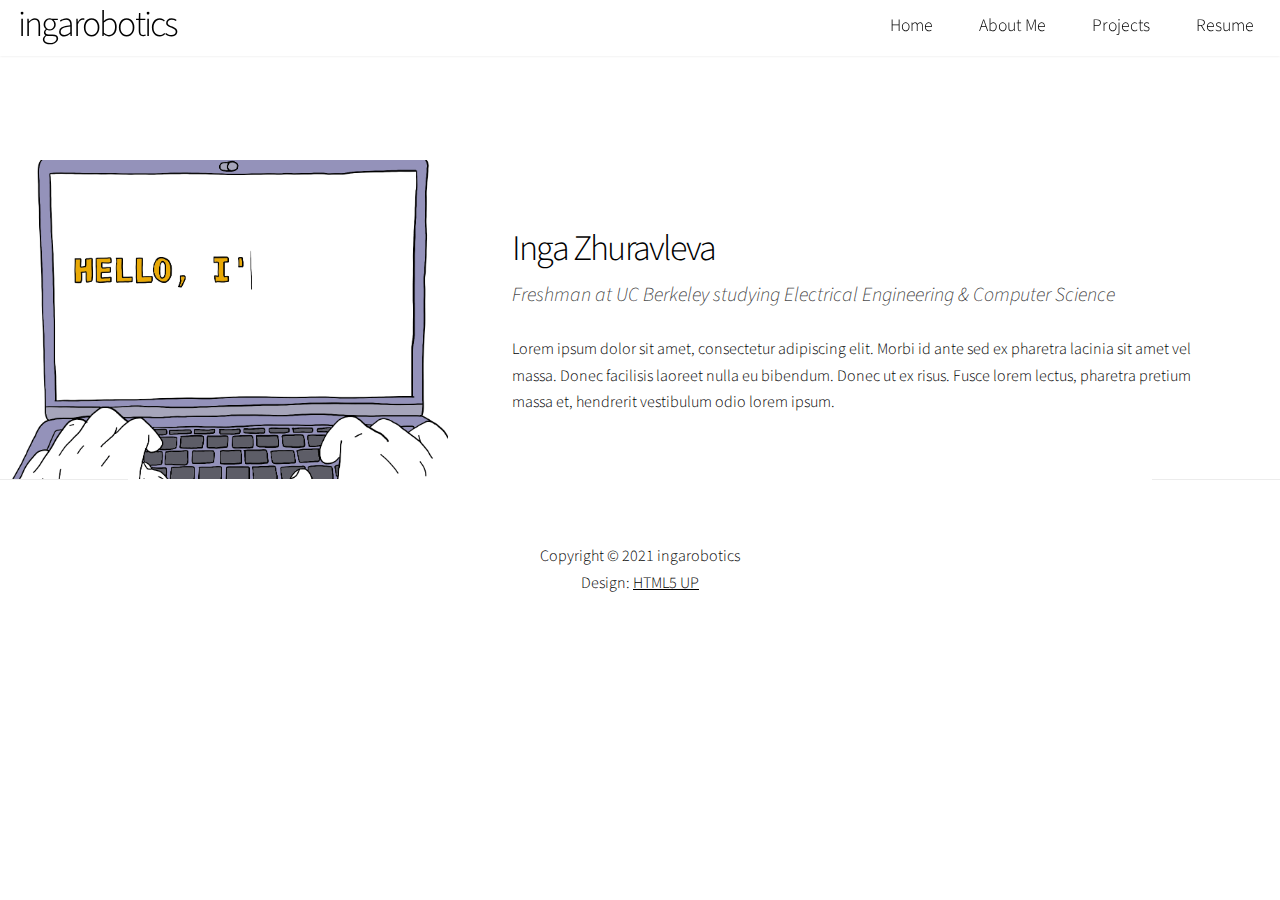
==== index.html @ 04394c7c "Setting up the home page" ====
<!DOCTYPE HTML>
<!--
	Story by HTML5 UP
	html5up.net | @ajlkn
	Free for personal and commercial use under the CCA 3.0 license (html5up.net/license)
-->
<html>
	<head>
		<title>Inga Zhuravleva</title>
		<meta charset="utf-8" />
		<meta name="viewport" content="width=device-width, initial-scale=1, user-scalable=no" />
		<link rel="stylesheet" href="assets/css/main.css" />
		<noscript><link rel="stylesheet" href="assets/css/noscript.css" /></noscript>
	</head>
	<body class="is-preload">

		<!-- Header -->
			<header id="header">
				<h2 style="height: 1em; padding: 0 1em 0 0.5em;"><a href="index.html">ingarobotics</a></h1>
				<nav>
					<ul>
						<li><a href="index.html">Home</a></li>
						<li><a href="about.html">About Me</a></li>
						<li><a href="projects.html">Projects</a></li>
						<li><a href="#">Resume</a></li>
					</ul>
				</nav>
			</header>

		<!-- Wrapper -->
			<div id="wrapper" class="divided">
				<!-- Two -->
					<section class="spotlight style1 orient-right content-align-left image-position-center onscroll-image-fade-in onload-content-fade-right" id="first">
						<div class="content">
							<header>
								<h2>Inga Zhuravleva</h2>
								<p>Freshman at UC Berkeley studying Electrical Engineering & Computer Science</p>
							</header>
							<p>Lorem ipsum dolor sit amet, consectetur adipiscing elit. Morbi id ante sed ex pharetra lacinia sit amet vel massa.
								Donec facilisis laoreet nulla eu bibendum. Donec ut ex risus.
								Fusce lorem lectus, pharetra pretium massa et, hendrerit vestibulum odio lorem ipsum.</p>
							</p>
						</div>
						<div class="image">
							<img src="images/hello.gif" alt="" />
						</div>
					</section>

				<!-- Footer -->
					<footer class="wrapper style1 align-center">
						<div class="inner">
							<p>Copyright &copy; 2021 ingarobotics <br/>
							Design: <a href="https://html5up.net">HTML5 UP</a></p>
						</div>
					</footer>

			</div>

		<!-- Scripts -->
			<script src="assets/js/jquery.min.js"></script>
			<script src="assets/js/jquery.scrollex.min.js"></script>
			<script src="assets/js/jquery.scrolly.min.js"></script>
			<script src="assets/js/browser.min.js"></script>
			<script src="assets/js/breakpoints.min.js"></script>
			<script src="assets/js/util.js"></script>
			<script src="assets/js/main.js"></script>

	</body>
</html>
---- assets/css/main.css ----
@import url(fontawesome-all.min.css);
@import url("https://fonts.googleapis.com/css?family=Source+Sans+Pro:300,300i,400,400i");

/*
	Story by HTML5 UP
	html5up.net | @ajlkn
	Free for personal and commercial use under the CCA 3.0 license (html5up.net/license)
*/

html, body, div, span, applet, object,
iframe, h1, h2, h3, h4, h5, h6, p, blockquote,
pre, a, abbr, acronym, address, big, cite,
code, del, dfn, em, img, ins, kbd, q, s, samp,
small, strike, strong, sub, sup, tt, var, b,
u, i, center, dl, dt, dd, ol, ul, li, fieldset,
form, label, legend, table, caption, tbody,
tfoot, thead, tr, th, td, article, aside,
canvas, details, embed, figure, figcaption,
footer, header, hgroup, menu, nav, output, ruby,
section, summary, time, mark, audio, video {
	margin: 0;
	padding: 0;
	border: 0;
	font-size: 100%;
	font: inherit;
	vertical-align: baseline;}

article, aside, details, figcaption, figure,
footer, header, hgroup, menu, nav, section {
	display: block;}

body {
	line-height: 1;
}

ol, ul {
	list-style: none;
}

blockquote, q {
	quotes: none;
}

	blockquote:before, blockquote:after, q:before, q:after {
		content: '';
		content: none;
	}

table {
	border-collapse: collapse;
	border-spacing: 0;
}

body {
	-webkit-text-size-adjust: none;
}

mark {
	background-color: transparent;
	color: inherit;
}

input::-moz-focus-inner {
	border: 0;
	padding: 0;
}

input, select, textarea {
	-moz-appearance: none;
	-webkit-appearance: none;
	-ms-appearance: none;
	appearance: none;
}

/* Header */

	#header {
		position: fixed;
		z-index: 10000;
		left: 0;
		top: 0;
		width: 100%;
		background: rgba(255, 255, 255, 0.95);
		height: 3.5em;
		line-height: 3em;
		box-shadow: 0 0 0.15em 0 rgba(0, 0, 0, 0.1);
	}

		#header nav {
			position: absolute;
			right: 0.5em;
			top: 0;
			height: 3em;
			line-height: 3em;
		}

			#header nav ul {
				margin: 0;
			}

				#header nav ul li {
					display: inline-block;
					margin-left: 0.5em;
					font-size: 1.1em;
				}

					#header nav ul li a {
						display: block;
						color: inherit;
						text-decoration: none;
						height: 3em;
						line-height: 3em;
						padding: 0 1em 0 0.5em;
						outline: 0;
					}

/* Basic */

	@-ms-viewport {
		width: device-width;
	}

	body {
		-ms-overflow-style: scrollbar;
	}

	@media screen and (max-width: 480px) {

		html, body {
			min-width: 320px;
		}

	}

	html {
		box-sizing: border-box;
	}

	*, *:before, *:after {
		box-sizing: inherit;
	}

	body {
		background: #ffffff;
	}

		body.is-preload *, body.is-preload *:before, body.is-preload *:after {
			-moz-animation: none !important;
			-webkit-animation: none !important;
			-ms-animation: none !important;
			animation: none !important;
			-moz-transition: none !important;
			-webkit-transition: none !important;
			-ms-transition: none !important;
			transition: none !important;
		}

/* Type */

	html {
		font-size: 18pt;
	}

		@media screen and (max-width: 1680px) {

			html {
				font-size: 14pt;
			}

		}

		@media screen and (max-width: 1280px) {

			html {
				font-size: 12pt;
			}

		}

		@media screen and (max-width: 736px) {

			html {
				font-size: 11pt;
			}

		}

		@media screen and (max-width: 360px) {

			html {
				font-size: 10pt;
			}

		}

	body {
		background-color: #ffffff;
		color: #000000;
	}

	body, input, select, textarea {
		font-family: "Source Sans Pro", Helvetica, sans-serif;
		font-size: 1rem;
		font-weight: 300;
		line-height: 1.65;
	}

	a {
		-moz-transition: color 0.2s ease-in-out;
		-webkit-transition: color 0.2s ease-in-out;
		-ms-transition: color 0.2s ease-in-out;
		transition: color 0.2s ease-in-out;
		text-decoration: underline;
	}

		a:hover {
			text-decoration: none;
		}

	strong, b {
		font-weight: 400;
	}

	em, i {
		font-style: italic;
	}

	p {
		margin: 0 0 2rem 0;
	}

		p.major {
			font-size: 1.25rem;
		}

	h1, h2, h3, h4, h5, h6 {
		font-weight: 300;
		line-height: 1.375;
		letter-spacing: -0.05em;
		margin: 0 0 1rem 0;
	}

		h1 a, h2 a, h3 a, h4 a, h5 a, h6 a {
			color: inherit;
			text-decoration: none;
		}

	h1 {
		font-size: 3.5rem;
		line-height: 1.2;
	}

	h2 {
		font-size: 2.25rem;
	}

	h3 {
		font-size: 1.5rem;
	}

	h4 {
		font-size: 1.1rem;
	}

	h5 {
		font-size: 0.9rem;
	}

	h6 {
		font-size: 0.7rem;
	}

	sub {
		font-size: 0.8rem;
		position: relative;
		top: 0.5rem;
	}

	sup {
		font-size: 0.8rem;
		position: relative;
		top: -0.5rem;
	}

	blockquote {
		border-left: solid 4px;
		font-style: italic;
		margin: 0 0 2rem 0;
		padding: 0.5rem 0 0.5rem 2rem;
	}

	code {
		border-radius: 4px;
		font-family: "Courier New", monospace;
		font-size: 0.9em;
		margin: 0 0.25rem;
		padding: 0.25rem 0.325rem;
	}

	pre {
		-webkit-overflow-scrolling: touch;
		font-family: "Courier New", monospace;
		font-size: 0.9em;
		margin: 0 0 2rem 0;
	}

		pre code {
			display: block;
			line-height: 1.5;
			padding: 0.75rem 1rem;
			overflow-x: auto;
		}

	hr {
		border: 0;
		border-bottom: solid 1px;
		margin: 2.5rem 0;
	}

		hr.major {
			margin: 3.5rem 0;
		}

	.align-left {
		text-align: left;
	}

	.align-center {
		text-align: center;
	}

	.align-right {
		text-align: right;
	}

	@media screen and (max-width: 736px) {

		p.major {
			font-size: 1.1rem;
		}

		h1 {
			font-size: 2.5rem;
		}

		h2 {
			font-size: 2rem;
		}

		h3 {
			font-size: 1.25rem;
		}

		h4 {
			font-size: 1rem;
		}

	}

	input, select, textarea {
		color: #000000;
	}

	a {
		color: #000000;
	}

		a:hover {
			color: #47D3E5;
		}

	strong, b {
		color: #000000;
	}

	h1, h2, h3, h4, h5, h6 {
		color: #000000;
	}

	blockquote {
		border-left-color: rgba(0, 0, 0, 0.2);
	}

	code {
		background: rgba(0, 0, 0, 0.05);
		border-color: rgba(0, 0, 0, 0.2);
	}

	hr {
		border-bottom-color: rgba(0, 0, 0, 0.2);
	}

/* Row */

	.row {
		display: flex;
		flex-wrap: wrap;
		box-sizing: border-box;
		align-items: stretch;
	}

		.row > * {
			box-sizing: border-box;
		}

		.row.gtr-uniform > * > :last-child {
			margin-bottom: 0;
		}

		.row.aln-left {
			justify-content: flex-start;
		}

		.row.aln-center {
			justify-content: center;
		}

		.row.aln-right {
			justify-content: flex-end;
		}

		.row.aln-top {
			align-items: flex-start;
		}

		.row.aln-middle {
			align-items: center;
		}

		.row.aln-bottom {
			align-items: flex-end;
		}

		.row > .imp {
			order: -1;
		}

		.row > .col-1 {
			width: 8.33333%;
		}

		.row > .off-1 {
			margin-left: 8.33333%;
		}

		.row > .col-2 {
			width: 16.66667%;
		}

		.row > .off-2 {
			margin-left: 16.66667%;
		}

		.row > .col-3 {
			width: 25%;
		}

		.row > .off-3 {
			margin-left: 25%;
		}

		.row > .col-4 {
			width: 33.33333%;
		}

		.row > .off-4 {
			margin-left: 33.33333%;
		}

		.row > .col-5 {
			width: 41.66667%;
		}

		.row > .off-5 {
			margin-left: 41.66667%;
		}

		.row > .col-6 {
			width: 50%;
		}

		.row > .off-6 {
			margin-left: 50%;
		}

		.row > .col-7 {
			width: 58.33333%;
		}

		.row > .off-7 {
			margin-left: 58.33333%;
		}

		.row > .col-8 {
			width: 66.66667%;
		}

		.row > .off-8 {
			margin-left: 66.66667%;
		}

		.row > .col-9 {
			width: 75%;
		}

		.row > .off-9 {
			margin-left: 75%;
		}

		.row > .col-10 {
			width: 83.33333%;
		}

		.row > .off-10 {
			margin-left: 83.33333%;
		}

		.row > .col-11 {
			width: 91.66667%;
		}

		.row > .off-11 {
			margin-left: 91.66667%;
		}

		.row > .col-12 {
			width: 100%;
		}

		.row > .off-12 {
			margin-left: 100%;
		}

		.row.gtr-0 {
			margin-top: 0;
			margin-left: 0rem;
		}

			.row.gtr-0 > * {
				padding: 0 0 0 0rem;
			}

			.row.gtr-0.gtr-uniform {
				margin-top: 0rem;
			}

				.row.gtr-0.gtr-uniform > * {
					padding-top: 0rem;
				}

		.row.gtr-25 {
			margin-top: 0;
			margin-left: -0.5rem;
		}

			.row.gtr-25 > * {
				padding: 0 0 0 0.5rem;
			}

			.row.gtr-25.gtr-uniform {
				margin-top: -0.5rem;
			}

				.row.gtr-25.gtr-uniform > * {
					padding-top: 0.5rem;
				}

		.row.gtr-50 {
			margin-top: 0;
			margin-left: -1rem;
		}

			.row.gtr-50 > * {
				padding: 0 0 0 1rem;
			}

			.row.gtr-50.gtr-uniform {
				margin-top: -1rem;
			}

				.row.gtr-50.gtr-uniform > * {
					padding-top: 1rem;
				}

		.row {
			margin-top: 0;
			margin-left: -2rem;
		}

			.row > * {
				padding: 0 0 0 2rem;
			}

			.row.gtr-uniform {
				margin-top: -2rem;
			}

				.row.gtr-uniform > * {
					padding-top: 2rem;
				}

		.row.gtr-150 {
			margin-top: 0;
			margin-left: -3rem;
		}

			.row.gtr-150 > * {
				padding: 0 0 0 3rem;
			}

			.row.gtr-150.gtr-uniform {
				margin-top: -3rem;
			}

				.row.gtr-150.gtr-uniform > * {
					padding-top: 3rem;
				}

		.row.gtr-200 {
			margin-top: 0;
			margin-left: -4rem;
		}

			.row.gtr-200 > * {
				padding: 0 0 0 4rem;
			}

			.row.gtr-200.gtr-uniform {
				margin-top: -4rem;
			}

				.row.gtr-200.gtr-uniform > * {
					padding-top: 4rem;
				}

		@media screen and (max-width: 1680px) {

			.row {
				display: flex;
				flex-wrap: wrap;
				box-sizing: border-box;
				align-items: stretch;
			}

				.row > * {
					box-sizing: border-box;
				}

				.row.gtr-uniform > * > :last-child {
					margin-bottom: 0;
				}

				.row.aln-left {
					justify-content: flex-start;
				}

				.row.aln-center {
					justify-content: center;
				}

				.row.aln-right {
					justify-content: flex-end;
				}

				.row.aln-top {
					align-items: flex-start;
				}

				.row.aln-middle {
					align-items: center;
				}

				.row.aln-bottom {
					align-items: flex-end;
				}

				.row > .imp-xlarge {
					order: -1;
				}

				.row > .col-1-xlarge {
					width: 8.33333%;
				}

				.row > .off-1-xlarge {
					margin-left: 8.33333%;
				}

				.row > .col-2-xlarge {
					width: 16.66667%;
				}

				.row > .off-2-xlarge {
					margin-left: 16.66667%;
				}

				.row > .col-3-xlarge {
					width: 25%;
				}

				.row > .off-3-xlarge {
					margin-left: 25%;
				}

				.row > .col-4-xlarge {
					width: 33.33333%;
				}

				.row > .off-4-xlarge {
					margin-left: 33.33333%;
				}

				.row > .col-5-xlarge {
					width: 41.66667%;
				}

				.row > .off-5-xlarge {
					margin-left: 41.66667%;
				}

				.row > .col-6-xlarge {
					width: 50%;
				}

				.row > .off-6-xlarge {
					margin-left: 50%;
				}

				.row > .col-7-xlarge {
					width: 58.33333%;
				}

				.row > .off-7-xlarge {
					margin-left: 58.33333%;
				}

				.row > .col-8-xlarge {
					width: 66.66667%;
				}

				.row > .off-8-xlarge {
					margin-left: 66.66667%;
				}

				.row > .col-9-xlarge {
					width: 75%;
				}

				.row > .off-9-xlarge {
					margin-left: 75%;
				}

				.row > .col-10-xlarge {
					width: 83.33333%;
				}

				.row > .off-10-xlarge {
					margin-left: 83.33333%;
				}

				.row > .col-11-xlarge {
					width: 91.66667%;
				}

				.row > .off-11-xlarge {
					margin-left: 91.66667%;
				}

				.row > .col-12-xlarge {
					width: 100%;
				}

				.row > .off-12-xlarge {
					margin-left: 100%;
				}

				.row.gtr-0 {
					margin-top: 0;
					margin-left: 0rem;
				}

					.row.gtr-0 > * {
						padding: 0 0 0 0rem;
					}

					.row.gtr-0.gtr-uniform {
						margin-top: 0rem;
					}

						.row.gtr-0.gtr-uniform > * {
							padding-top: 0rem;
						}

				.row.gtr-25 {
					margin-top: 0;
					margin-left: -0.5rem;
				}

					.row.gtr-25 > * {
						padding: 0 0 0 0.5rem;
					}

					.row.gtr-25.gtr-uniform {
						margin-top: -0.5rem;
					}

						.row.gtr-25.gtr-uniform > * {
							padding-top: 0.5rem;
						}

				.row.gtr-50 {
					margin-top: 0;
					margin-left: -1rem;
				}

					.row.gtr-50 > * {
						padding: 0 0 0 1rem;
					}

					.row.gtr-50.gtr-uniform {
						margin-top: -1rem;
					}

						.row.gtr-50.gtr-uniform > * {
							padding-top: 1rem;
						}

				.row {
					margin-top: 0;
					margin-left: -2rem;
				}

					.row > * {
						padding: 0 0 0 2rem;
					}

					.row.gtr-uniform {
						margin-top: -2rem;
					}

						.row.gtr-uniform > * {
							padding-top: 2rem;
						}

				.row.gtr-150 {
					margin-top: 0;
					margin-left: -3rem;
				}

					.row.gtr-150 > * {
						padding: 0 0 0 3rem;
					}

					.row.gtr-150.gtr-uniform {
						margin-top: -3rem;
					}

						.row.gtr-150.gtr-uniform > * {
							padding-top: 3rem;
						}

				.row.gtr-200 {
					margin-top: 0;
					margin-left: -4rem;
				}

					.row.gtr-200 > * {
						padding: 0 0 0 4rem;
					}

					.row.gtr-200.gtr-uniform {
						margin-top: -4rem;
					}

						.row.gtr-200.gtr-uniform > * {
							padding-top: 4rem;
						}

		}

		@media screen and (max-width: 1280px) {

			.row {
				display: flex;
				flex-wrap: wrap;
				box-sizing: border-box;
				align-items: stretch;
			}

				.row > * {
					box-sizing: border-box;
				}

				.row.gtr-uniform > * > :last-child {
					margin-bottom: 0;
				}

				.row.aln-left {
					justify-content: flex-start;
				}

				.row.aln-center {
					justify-content: center;
				}

				.row.aln-right {
					justify-content: flex-end;
				}

				.row.aln-top {
					align-items: flex-start;
				}

				.row.aln-middle {
					align-items: center;
				}

				.row.aln-bottom {
					align-items: flex-end;
				}

				.row > .imp-large {
					order: -1;
				}

				.row > .col-1-large {
					width: 8.33333%;
				}

				.row > .off-1-large {
					margin-left: 8.33333%;
				}

				.row > .col-2-large {
					width: 16.66667%;
				}

				.row > .off-2-large {
					margin-left: 16.66667%;
				}

				.row > .col-3-large {
					width: 25%;
				}

				.row > .off-3-large {
					margin-left: 25%;
				}

				.row > .col-4-large {
					width: 33.33333%;
				}

				.row > .off-4-large {
					margin-left: 33.33333%;
				}

				.row > .col-5-large {
					width: 41.66667%;
				}

				.row > .off-5-large {
					margin-left: 41.66667%;
				}

				.row > .col-6-large {
					width: 50%;
				}

				.row > .off-6-large {
					margin-left: 50%;
				}

				.row > .col-7-large {
					width: 58.33333%;
				}

				.row > .off-7-large {
					margin-left: 58.33333%;
				}

				.row > .col-8-large {
					width: 66.66667%;
				}

				.row > .off-8-large {
					margin-left: 66.66667%;
				}

				.row > .col-9-large {
					width: 75%;
				}

				.row > .off-9-large {
					margin-left: 75%;
				}

				.row > .col-10-large {
					width: 83.33333%;
				}

				.row > .off-10-large {
					margin-left: 83.33333%;
				}

				.row > .col-11-large {
					width: 91.66667%;
				}

				.row > .off-11-large {
					margin-left: 91.66667%;
				}

				.row > .col-12-large {
					width: 100%;
				}

				.row > .off-12-large {
					margin-left: 100%;
				}

				.row.gtr-0 {
					margin-top: 0;
					margin-left: 0rem;
				}

					.row.gtr-0 > * {
						padding: 0 0 0 0rem;
					}

					.row.gtr-0.gtr-uniform {
						margin-top: 0rem;
					}

						.row.gtr-0.gtr-uniform > * {
							padding-top: 0rem;
						}

				.row.gtr-25 {
					margin-top: 0;
					margin-left: -0.5rem;
				}

					.row.gtr-25 > * {
						padding: 0 0 0 0.5rem;
					}

					.row.gtr-25.gtr-uniform {
						margin-top: -0.5rem;
					}

						.row.gtr-25.gtr-uniform > * {
							padding-top: 0.5rem;
						}

				.row.gtr-50 {
					margin-top: 0;
					margin-left: -1rem;
				}

					.row.gtr-50 > * {
						padding: 0 0 0 1rem;
					}

					.row.gtr-50.gtr-uniform {
						margin-top: -1rem;
					}

						.row.gtr-50.gtr-uniform > * {
							padding-top: 1rem;
						}

				.row {
					margin-top: 0;
					margin-left: -2rem;
				}

					.row > * {
						padding: 0 0 0 2rem;
					}

					.row.gtr-uniform {
						margin-top: -2rem;
					}

						.row.gtr-uniform > * {
							padding-top: 2rem;
						}

				.row.gtr-150 {
					margin-top: 0;
					margin-left: -3rem;
				}

					.row.gtr-150 > * {
						padding: 0 0 0 3rem;
					}

					.row.gtr-150.gtr-uniform {
						margin-top: -3rem;
					}

						.row.gtr-150.gtr-uniform > * {
							padding-top: 3rem;
						}

				.row.gtr-200 {
					margin-top: 0;
					margin-left: -4rem;
				}

					.row.gtr-200 > * {
						padding: 0 0 0 4rem;
					}

					.row.gtr-200.gtr-uniform {
						margin-top: -4rem;
					}

						.row.gtr-200.gtr-uniform > * {
							padding-top: 4rem;
						}

		}

		@media screen and (max-width: 980px) {

			.row {
				display: flex;
				flex-wrap: wrap;
				box-sizing: border-box;
				align-items: stretch;
			}

				.row > * {
					box-sizing: border-box;
				}

				.row.gtr-uniform > * > :last-child {
					margin-bottom: 0;
				}

				.row.aln-left {
					justify-content: flex-start;
				}

				.row.aln-center {
					justify-content: center;
				}

				.row.aln-right {
					justify-content: flex-end;
				}

				.row.aln-top {
					align-items: flex-start;
				}

				.row.aln-middle {
					align-items: center;
				}

				.row.aln-bottom {
					align-items: flex-end;
				}

				.row > .imp-medium {
					order: -1;
				}

				.row > .col-1-medium {
					width: 8.33333%;
				}

				.row > .off-1-medium {
					margin-left: 8.33333%;
				}

				.row > .col-2-medium {
					width: 16.66667%;
				}

				.row > .off-2-medium {
					margin-left: 16.66667%;
				}

				.row > .col-3-medium {
					width: 25%;
				}

				.row > .off-3-medium {
					margin-left: 25%;
				}

				.row > .col-4-medium {
					width: 33.33333%;
				}

				.row > .off-4-medium {
					margin-left: 33.33333%;
				}

				.row > .col-5-medium {
					width: 41.66667%;
				}

				.row > .off-5-medium {
					margin-left: 41.66667%;
				}

				.row > .col-6-medium {
					width: 50%;
				}

				.row > .off-6-medium {
					margin-left: 50%;
				}

				.row > .col-7-medium {
					width: 58.33333%;
				}

				.row > .off-7-medium {
					margin-left: 58.33333%;
				}

				.row > .col-8-medium {
					width: 66.66667%;
				}

				.row > .off-8-medium {
					margin-left: 66.66667%;
				}

				.row > .col-9-medium {
					width: 75%;
				}

				.row > .off-9-medium {
					margin-left: 75%;
				}

				.row > .col-10-medium {
					width: 83.33333%;
				}

				.row > .off-10-medium {
					margin-left: 83.33333%;
				}

				.row > .col-11-medium {
					width: 91.66667%;
				}

				.row > .off-11-medium {
					margin-left: 91.66667%;
				}

				.row > .col-12-medium {
					width: 100%;
				}

				.row > .off-12-medium {
					margin-left: 100%;
				}

				.row.gtr-0 {
					margin-top: 0;
					margin-left: 0rem;
				}

					.row.gtr-0 > * {
						padding: 0 0 0 0rem;
					}

					.row.gtr-0.gtr-uniform {
						margin-top: 0rem;
					}

						.row.gtr-0.gtr-uniform > * {
							padding-top: 0rem;
						}

				.row.gtr-25 {
					margin-top: 0;
					margin-left: -0.5rem;
				}

					.row.gtr-25 > * {
						padding: 0 0 0 0.5rem;
					}

					.row.gtr-25.gtr-uniform {
						margin-top: -0.5rem;
					}

						.row.gtr-25.gtr-uniform > * {
							padding-top: 0.5rem;
						}

				.row.gtr-50 {
					margin-top: 0;
					margin-left: -1rem;
				}

					.row.gtr-50 > * {
						padding: 0 0 0 1rem;
					}

					.row.gtr-50.gtr-uniform {
						margin-top: -1rem;
					}

						.row.gtr-50.gtr-uniform > * {
							padding-top: 1rem;
						}

				.row {
					margin-top: 0;
					margin-left: -2rem;
				}

					.row > * {
						padding: 0 0 0 2rem;
					}

					.row.gtr-uniform {
						margin-top: -2rem;
					}

						.row.gtr-uniform > * {
							padding-top: 2rem;
						}

				.row.gtr-150 {
					margin-top: 0;
					margin-left: -3rem;
				}

					.row.gtr-150 > * {
						padding: 0 0 0 3rem;
					}

					.row.gtr-150.gtr-uniform {
						margin-top: -3rem;
					}

						.row.gtr-150.gtr-uniform > * {
							padding-top: 3rem;
						}

				.row.gtr-200 {
					margin-top: 0;
					margin-left: -4rem;
				}

					.row.gtr-200 > * {
						padding: 0 0 0 4rem;
					}

					.row.gtr-200.gtr-uniform {
						margin-top: -4rem;
					}

						.row.gtr-200.gtr-uniform > * {
							padding-top: 4rem;
						}

		}

		@media screen and (max-width: 736px) {

			.row {
				display: flex;
				flex-wrap: wrap;
				box-sizing: border-box;
				align-items: stretch;
			}

				.row > * {
					box-sizing: border-box;
				}

				.row.gtr-uniform > * > :last-child {
					margin-bottom: 0;
				}

				.row.aln-left {
					justify-content: flex-start;
				}

				.row.aln-center {
					justify-content: center;
				}

				.row.aln-right {
					justify-content: flex-end;
				}

				.row.aln-top {
					align-items: flex-start;
				}

				.row.aln-middle {
					align-items: center;
				}

				.row.aln-bottom {
					align-items: flex-end;
				}

				.row > .imp-small {
					order: -1;
				}

				.row > .col-1-small {
					width: 8.33333%;
				}

				.row > .off-1-small {
					margin-left: 8.33333%;
				}

				.row > .col-2-small {
					width: 16.66667%;
				}

				.row > .off-2-small {
					margin-left: 16.66667%;
				}

				.row > .col-3-small {
					width: 25%;
				}

				.row > .off-3-small {
					margin-left: 25%;
				}

				.row > .col-4-small {
					width: 33.33333%;
				}

				.row > .off-4-small {
					margin-left: 33.33333%;
				}

				.row > .col-5-small {
					width: 41.66667%;
				}

				.row > .off-5-small {
					margin-left: 41.66667%;
				}

				.row > .col-6-small {
					width: 50%;
				}

				.row > .off-6-small {
					margin-left: 50%;
				}

				.row > .col-7-small {
					width: 58.33333%;
				}

				.row > .off-7-small {
					margin-left: 58.33333%;
				}

				.row > .col-8-small {
					width: 66.66667%;
				}

				.row > .off-8-small {
					margin-left: 66.66667%;
				}

				.row > .col-9-small {
					width: 75%;
				}

				.row > .off-9-small {
					margin-left: 75%;
				}

				.row > .col-10-small {
					width: 83.33333%;
				}

				.row > .off-10-small {
					margin-left: 83.33333%;
				}

				.row > .col-11-small {
					width: 91.66667%;
				}

				.row > .off-11-small {
					margin-left: 91.66667%;
				}

				.row > .col-12-small {
					width: 100%;
				}

				.row > .off-12-small {
					margin-left: 100%;
				}

				.row.gtr-0 {
					margin-top: 0;
					margin-left: 0rem;
				}

					.row.gtr-0 > * {
						padding: 0 0 0 0rem;
					}

					.row.gtr-0.gtr-uniform {
						margin-top: 0rem;
					}

						.row.gtr-0.gtr-uniform > * {
							padding-top: 0rem;
						}

				.row.gtr-25 {
					margin-top: 0;
					margin-left: -0.5rem;
				}

					.row.gtr-25 > * {
						padding: 0 0 0 0.5rem;
					}

					.row.gtr-25.gtr-uniform {
						margin-top: -0.5rem;
					}

						.row.gtr-25.gtr-uniform > * {
							padding-top: 0.5rem;
						}

				.row.gtr-50 {
					margin-top: 0;
					margin-left: -1rem;
				}

					.row.gtr-50 > * {
						padding: 0 0 0 1rem;
					}

					.row.gtr-50.gtr-uniform {
						margin-top: -1rem;
					}

						.row.gtr-50.gtr-uniform > * {
							padding-top: 1rem;
						}

				.row {
					margin-top: 0;
					margin-left: -2rem;
				}

					.row > * {
						padding: 0 0 0 2rem;
					}

					.row.gtr-uniform {
						margin-top: -2rem;
					}

						.row.gtr-uniform > * {
							padding-top: 2rem;
						}

				.row.gtr-150 {
					margin-top: 0;
					margin-left: -3rem;
				}

					.row.gtr-150 > * {
						padding: 0 0 0 3rem;
					}

					.row.gtr-150.gtr-uniform {
						margin-top: -3rem;
					}

						.row.gtr-150.gtr-uniform > * {
							padding-top: 3rem;
						}

				.row.gtr-200 {
					margin-top: 0;
					margin-left: -4rem;
				}

					.row.gtr-200 > * {
						padding: 0 0 0 4rem;
					}

					.row.gtr-200.gtr-uniform {
						margin-top: -4rem;
					}

						.row.gtr-200.gtr-uniform > * {
							padding-top: 4rem;
						}

		}

		@media screen and (max-width: 480px) {

			.row {
				display: flex;
				flex-wrap: wrap;
				box-sizing: border-box;
				align-items: stretch;
			}

				.row > * {
					box-sizing: border-box;
				}

				.row.gtr-uniform > * > :last-child {
					margin-bottom: 0;
				}

				.row.aln-left {
					justify-content: flex-start;
				}

				.row.aln-center {
					justify-content: center;
				}

				.row.aln-right {
					justify-content: flex-end;
				}

				.row.aln-top {
					align-items: flex-start;
				}

				.row.aln-middle {
					align-items: center;
				}

				.row.aln-bottom {
					align-items: flex-end;
				}

				.row > .imp-xsmall {
					order: -1;
				}

				.row > .col-1-xsmall {
					width: 8.33333%;
				}

				.row > .off-1-xsmall {
					margin-left: 8.33333%;
				}

				.row > .col-2-xsmall {
					width: 16.66667%;
				}

				.row > .off-2-xsmall {
					margin-left: 16.66667%;
				}

				.row > .col-3-xsmall {
					width: 25%;
				}

				.row > .off-3-xsmall {
					margin-left: 25%;
				}

				.row > .col-4-xsmall {
					width: 33.33333%;
				}

				.row > .off-4-xsmall {
					margin-left: 33.33333%;
				}

				.row > .col-5-xsmall {
					width: 41.66667%;
				}

				.row > .off-5-xsmall {
					margin-left: 41.66667%;
				}

				.row > .col-6-xsmall {
					width: 50%;
				}

				.row > .off-6-xsmall {
					margin-left: 50%;
				}

				.row > .col-7-xsmall {
					width: 58.33333%;
				}

				.row > .off-7-xsmall {
					margin-left: 58.33333%;
				}

				.row > .col-8-xsmall {
					width: 66.66667%;
				}

				.row > .off-8-xsmall {
					margin-left: 66.66667%;
				}

				.row > .col-9-xsmall {
					width: 75%;
				}

				.row > .off-9-xsmall {
					margin-left: 75%;
				}

				.row > .col-10-xsmall {
					width: 83.33333%;
				}

				.row > .off-10-xsmall {
					margin-left: 83.33333%;
				}

				.row > .col-11-xsmall {
					width: 91.66667%;
				}

				.row > .off-11-xsmall {
					margin-left: 91.66667%;
				}

				.row > .col-12-xsmall {
					width: 100%;
				}

				.row > .off-12-xsmall {
					margin-left: 100%;
				}

				.row.gtr-0 {
					margin-top: 0;
					margin-left: 0rem;
				}

					.row.gtr-0 > * {
						padding: 0 0 0 0rem;
					}

					.row.gtr-0.gtr-uniform {
						margin-top: 0rem;
					}

						.row.gtr-0.gtr-uniform > * {
							padding-top: 0rem;
						}

				.row.gtr-25 {
					margin-top: 0;
					margin-left: -0.5rem;
				}

					.row.gtr-25 > * {
						padding: 0 0 0 0.5rem;
					}

					.row.gtr-25.gtr-uniform {
						margin-top: -0.5rem;
					}

						.row.gtr-25.gtr-uniform > * {
							padding-top: 0.5rem;
						}

				.row.gtr-50 {
					margin-top: 0;
					margin-left: -1rem;
				}

					.row.gtr-50 > * {
						padding: 0 0 0 1rem;
					}

					.row.gtr-50.gtr-uniform {
						margin-top: -1rem;
					}

						.row.gtr-50.gtr-uniform > * {
							padding-top: 1rem;
						}

				.row {
					margin-top: 0;
					margin-left: -2rem;
				}

					.row > * {
						padding: 0 0 0 2rem;
					}

					.row.gtr-uniform {
						margin-top: -2rem;
					}

						.row.gtr-uniform > * {
							padding-top: 2rem;
						}

				.row.gtr-150 {
					margin-top: 0;
					margin-left: -3rem;
				}

					.row.gtr-150 > * {
						padding: 0 0 0 3rem;
					}

					.row.gtr-150.gtr-uniform {
						margin-top: -3rem;
					}

						.row.gtr-150.gtr-uniform > * {
							padding-top: 3rem;
						}

				.row.gtr-200 {
					margin-top: 0;
					margin-left: -4rem;
				}

					.row.gtr-200 > * {
						padding: 0 0 0 4rem;
					}

					.row.gtr-200.gtr-uniform {
						margin-top: -4rem;
					}

						.row.gtr-200.gtr-uniform > * {
							padding-top: 4rem;
						}

		}

		@media screen and (max-width: 360px) {

			.row {
				display: flex;
				flex-wrap: wrap;
				box-sizing: border-box;
				align-items: stretch;
			}

				.row > * {
					box-sizing: border-box;
				}

				.row.gtr-uniform > * > :last-child {
					margin-bottom: 0;
				}

				.row.aln-left {
					justify-content: flex-start;
				}

				.row.aln-center {
					justify-content: center;
				}

				.row.aln-right {
					justify-content: flex-end;
				}

				.row.aln-top {
					align-items: flex-start;
				}

				.row.aln-middle {
					align-items: center;
				}

				.row.aln-bottom {
					align-items: flex-end;
				}

				.row > .imp-xxsmall {
					order: -1;
				}

				.row > .col-1-xxsmall {
					width: 8.33333%;
				}

				.row > .off-1-xxsmall {
					margin-left: 8.33333%;
				}

				.row > .col-2-xxsmall {
					width: 16.66667%;
				}

				.row > .off-2-xxsmall {
					margin-left: 16.66667%;
				}

				.row > .col-3-xxsmall {
					width: 25%;
				}

				.row > .off-3-xxsmall {
					margin-left: 25%;
				}

				.row > .col-4-xxsmall {
					width: 33.33333%;
				}

				.row > .off-4-xxsmall {
					margin-left: 33.33333%;
				}

				.row > .col-5-xxsmall {
					width: 41.66667%;
				}

				.row > .off-5-xxsmall {
					margin-left: 41.66667%;
				}

				.row > .col-6-xxsmall {
					width: 50%;
				}

				.row > .off-6-xxsmall {
					margin-left: 50%;
				}

				.row > .col-7-xxsmall {
					width: 58.33333%;
				}

				.row > .off-7-xxsmall {
					margin-left: 58.33333%;
				}

				.row > .col-8-xxsmall {
					width: 66.66667%;
				}

				.row > .off-8-xxsmall {
					margin-left: 66.66667%;
				}

				.row > .col-9-xxsmall {
					width: 75%;
				}

				.row > .off-9-xxsmall {
					margin-left: 75%;
				}

				.row > .col-10-xxsmall {
					width: 83.33333%;
				}

				.row > .off-10-xxsmall {
					margin-left: 83.33333%;
				}

				.row > .col-11-xxsmall {
					width: 91.66667%;
				}

				.row > .off-11-xxsmall {
					margin-left: 91.66667%;
				}

				.row > .col-12-xxsmall {
					width: 100%;
				}

				.row > .off-12-xxsmall {
					margin-left: 100%;
				}

				.row.gtr-0 {
					margin-top: 0;
					margin-left: 0rem;
				}

					.row.gtr-0 > * {
						padding: 0 0 0 0rem;
					}

					.row.gtr-0.gtr-uniform {
						margin-top: 0rem;
					}

						.row.gtr-0.gtr-uniform > * {
							padding-top: 0rem;
						}

				.row.gtr-25 {
					margin-top: 0;
					margin-left: -0.5rem;
				}

					.row.gtr-25 > * {
						padding: 0 0 0 0.5rem;
					}

					.row.gtr-25.gtr-uniform {
						margin-top: -0.5rem;
					}

						.row.gtr-25.gtr-uniform > * {
							padding-top: 0.5rem;
						}

				.row.gtr-50 {
					margin-top: 0;
					margin-left: -1rem;
				}

					.row.gtr-50 > * {
						padding: 0 0 0 1rem;
					}

					.row.gtr-50.gtr-uniform {
						margin-top: -1rem;
					}

						.row.gtr-50.gtr-uniform > * {
							padding-top: 1rem;
						}

				.row {
					margin-top: 0;
					margin-left: -2rem;
				}

					.row > * {
						padding: 0 0 0 2rem;
					}

					.row.gtr-uniform {
						margin-top: -2rem;
					}

						.row.gtr-uniform > * {
							padding-top: 2rem;
						}

				.row.gtr-150 {
					margin-top: 0;
					margin-left: -3rem;
				}

					.row.gtr-150 > * {
						padding: 0 0 0 3rem;
					}

					.row.gtr-150.gtr-uniform {
						margin-top: -3rem;
					}

						.row.gtr-150.gtr-uniform > * {
							padding-top: 3rem;
						}

				.row.gtr-200 {
					margin-top: 0;
					margin-left: -4rem;
				}

					.row.gtr-200 > * {
						padding: 0 0 0 4rem;
					}

					.row.gtr-200.gtr-uniform {
						margin-top: -4rem;
					}

						.row.gtr-200.gtr-uniform > * {
							padding-top: 4rem;
						}

		}

/* Box */

	.box {
		border-radius: 4px;
		border: solid 1px;
		margin-bottom: 2rem;
		padding: 1.5rem;
	}

		.box > :last-child,
		.box > :last-child > :last-child,
		.box > :last-child > :last-child > :last-child {
			margin-bottom: 0;
		}

		.box.alt {
			border: 0;
			border-radius: 0;
			padding: 0;
		}

	.box {
		border-color: rgba(0, 0, 0, 0.2);
	}

/* Button */

	input[type="submit"],
	input[type="reset"],
	input[type="button"],
	button,
	.button {
		-moz-appearance: none;
		-webkit-appearance: none;
		-ms-appearance: none;
		appearance: none;
		-moz-transition: background-color 0.2s ease-in-out, box-shadow 0.2s ease-in-out, color 0.2s ease-in-out;
		-webkit-transition: background-color 0.2s ease-in-out, box-shadow 0.2s ease-in-out, color 0.2s ease-in-out;
		-ms-transition: background-color 0.2s ease-in-out, box-shadow 0.2s ease-in-out, color 0.2s ease-in-out;
		transition: background-color 0.2s ease-in-out, box-shadow 0.2s ease-in-out, color 0.2s ease-in-out;
		border: 0;
		cursor: pointer;
		display: inline-block;
		font-weight: 400;
		letter-spacing: 0.125em;
		text-align: center;
		text-decoration: none;
		text-transform: uppercase;
		white-space: nowrap;
		font-size: 0.75rem;
		max-width: 20rem;
		height: 3.75em;
		line-height: 3.75em;
		border-radius: 3.75em;
		padding: 0 2.5em;
		text-overflow: ellipsis;
		overflow: hidden;
	}

		input[type="submit"].icon:before,
		input[type="reset"].icon:before,
		input[type="button"].icon:before,
		button.icon:before,
		.button.icon:before {
			margin-right: 0.5rem;
		}

		input[type="submit"].fit,
		input[type="reset"].fit,
		input[type="button"].fit,
		button.fit,
		.button.fit {
			width: 100%;
		}

		input[type="submit"].small,
		input[type="reset"].small,
		input[type="button"].small,
		button.small,
		.button.small {
			font-size: 0.6rem;
			height: 3.325em;
			line-height: 3.325em;
			border-radius: 3.325em;
			padding: 0 2em;
		}

		input[type="submit"].large,
		input[type="reset"].large,
		input[type="button"].large,
		button.large,
		.button.large {
			font-size: 0.8rem;
			height: 4em;
			line-height: 4em;
			border-radius: 4em;
			padding: 0 3em;
		}

		input[type="submit"].wide,
		input[type="reset"].wide,
		input[type="button"].wide,
		button.wide,
		.button.wide {
			min-width: 14em;
		}

		input[type="submit"].disabled, input[type="submit"]:disabled,
		input[type="reset"].disabled,
		input[type="reset"]:disabled,
		input[type="button"].disabled,
		input[type="button"]:disabled,
		button.disabled,
		button:disabled,
		.button.disabled,
		.button:disabled {
			pointer-events: none;
			opacity: 0.25;
		}

	input[type="submit"],
	input[type="reset"],
	input[type="button"],
	button,
	.button {
		background-color: transparent;
		box-shadow: inset 0 0 0 1px rgba(0, 0, 0, 0.2);
		color: #000000 !important;
	}

		input[type="submit"]:hover,
		input[type="reset"]:hover,
		input[type="button"]:hover,
		button:hover,
		.button:hover {
			box-shadow: inset 0 0 0 1px #47D3E5;
			color: #47D3E5 !important;
		}

		input[type="submit"]:active,
		input[type="reset"]:active,
		input[type="button"]:active,
		button:active,
		.button:active {
			background-color: rgba(71, 211, 229, 0.2);
			box-shadow: inset 0 0 0 1px #47D3E5;
			color: #47D3E5 !important;
		}

		input[type="submit"].primary,
		input[type="reset"].primary,
		input[type="button"].primary,
		button.primary,
		.button.primary {
			background-color: #000000;
			box-shadow: none;
			color: #ffffff !important;
		}

			input[type="submit"].primary:hover,
			input[type="reset"].primary:hover,
			input[type="button"].primary:hover,
			button.primary:hover,
			.button.primary:hover {
				background-color: #47D3E5;
			}

			input[type="submit"].primary:active,
			input[type="reset"].primary:active,
			input[type="button"].primary:active,
			button.primary:active,
			.button.primary:active {
				background-color: #1ebdd1;
			}

/* Form */

	form {
		margin: 0 0 2rem 0;
	}

		form > :last-child {
			margin-bottom: 0;
		}

		form > .fields {
			display: -moz-flex;
			display: -webkit-flex;
			display: -ms-flex;
			display: flex;
			-moz-flex-wrap: wrap;
			-webkit-flex-wrap: wrap;
			-ms-flex-wrap: wrap;
			flex-wrap: wrap;
			width: calc(100% + 3rem);
			margin: -1.5rem 0 2rem -1.5rem;
		}

			form > .fields > .field {
				-moz-flex-grow: 0;
				-webkit-flex-grow: 0;
				-ms-flex-grow: 0;
				flex-grow: 0;
				-moz-flex-shrink: 0;
				-webkit-flex-shrink: 0;
				-ms-flex-shrink: 0;
				flex-shrink: 0;
				padding: 1.5rem 0 0 1.5rem;
				width: calc(100% - 1.5rem);
			}

				form > .fields > .field.half {
					width: calc(50% - 0.75rem);
				}

				form > .fields > .field.third {
					width: calc(100%/3 - 0.5rem);
				}

				form > .fields > .field.quarter {
					width: calc(25% - 0.375rem);
				}

		@media screen and (max-width: 480px) {

			form > .fields {
				width: calc(100% + 3rem);
				margin: -1.5rem 0 2rem -1.5rem;
			}

				form > .fields > .field {
					padding: 1.5rem 0 0 1.5rem;
					width: calc(100% - 1.5rem);
				}

					form > .fields > .field.half {
						width: calc(100% - 1.5rem);
					}

					form > .fields > .field.third {
						width: calc(100% - 1.5rem);
					}

					form > .fields > .field.quarter {
						width: calc(100% - 1.5rem);
					}

		}

	label {
		display: block;
		font-size: 0.9rem;
		font-weight: 400;
		margin: 0 0 1rem 0;
	}

	input[type="text"],
	input[type="password"],
	input[type="email"],
	input[type="tel"],
	input[type="search"],
	input[type="url"],
	select,
	textarea {
		-moz-appearance: none;
		-webkit-appearance: none;
		-ms-appearance: none;
		appearance: none;
		background-color: transparent;
		border-radius: 4px;
		border: none;
		border: solid 1px;
		color: inherit;
		display: block;
		outline: 0;
		padding: 0 0.825rem;
		text-decoration: none;
		width: 100%;
	}

		input[type="text"]:invalid,
		input[type="password"]:invalid,
		input[type="email"]:invalid,
		input[type="tel"]:invalid,
		input[type="search"]:invalid,
		input[type="url"]:invalid,
		select:invalid,
		textarea:invalid {
			box-shadow: none;
		}

	select {
		background-size: 1.25rem;
		background-repeat: no-repeat;
		background-position: calc(100% - 1rem) center;
		height: 2.75rem;
		padding-right: 2.75rem;
		text-overflow: ellipsis;
	}

		select:focus::-ms-value {
			background-color: transparent;
		}

		select::-ms-expand {
			display: none;
		}

	input[type="text"],
	input[type="password"],
	input[type="email"],
	input[type="tel"],
	input[type="search"],
	input[type="url"],
	select {
		height: 2.75rem;
	}

	textarea {
		padding: 0.75rem 1rem;
	}

	input[type="checkbox"],
	input[type="radio"] {
		-moz-appearance: none;
		-webkit-appearance: none;
		-ms-appearance: none;
		appearance: none;
		display: block;
		float: left;
		margin-right: -2rem;
		opacity: 0;
		width: 1rem;
		z-index: -1;
	}

		input[type="checkbox"] + label,
		input[type="radio"] + label {
			text-decoration: none;
			-moz-user-select: none;
			-webkit-user-select: none;
			-ms-user-select: none;
			user-select: none;
			cursor: pointer;
			display: inline-block;
			font-size: 1rem;
			font-weight: 300;
			padding-left: 2.4rem;
			padding-right: 0.75rem;
			position: relative;
			margin-bottom: 0;
		}

			input[type="checkbox"] + label:before,
			input[type="radio"] + label:before {
				-moz-osx-font-smoothing: grayscale;
				-webkit-font-smoothing: antialiased;
				display: inline-block;
				font-style: normal;
				font-variant: normal;
				text-rendering: auto;
				line-height: 1;
				text-transform: none !important;
				font-family: 'Font Awesome 5 Free';
				font-weight: 900;
			}

			input[type="checkbox"] + label:before,
			input[type="radio"] + label:before {
				border-radius: 4px;
				border: solid 1px;
				content: '';
				display: inline-block;
				font-size: 0.8rem;
				height: 1.65rem;
				left: 0;
				line-height: 1.65rem;
				position: absolute;
				text-align: center;
				top: 0;
				width: 1.65rem;
			}

		input[type="checkbox"]:checked + label:before,
		input[type="radio"]:checked + label:before {
			content: '\f00c';
		}

	input[type="checkbox"] + label:before {
		border-radius: 4px;
	}

	input[type="radio"] + label:before {
		border-radius: 100%;
	}

	::-webkit-input-placeholder {
		opacity: 1.0;
	}

	:-moz-placeholder {
		opacity: 1.0;
	}

	::-moz-placeholder {
		opacity: 1.0;
	}

	:-ms-input-placeholder {
		opacity: 1.0;
	}

	label {
		color: #000000;
	}

	input[type="text"],
	input[type="password"],
	input[type="email"],
	input[type="tel"],
	input[type="search"],
	input[type="url"],
	select,
	textarea {
		border-color: rgba(0, 0, 0, 0.2);
	}

		input[type="text"]:focus,
		input[type="password"]:focus,
		input[type="email"]:focus,
		input[type="tel"]:focus,
		input[type="search"]:focus,
		input[type="url"]:focus,
		select:focus,
		textarea:focus {
			border-color: #47D3E5;
			box-shadow: 0 0 0 1px #47D3E5;
		}

	select {
		background-image: url("data:image/svg+xml;charset=utf8,%3Csvg xmlns='http://www.w3.org/2000/svg' width='40' height='40' preserveAspectRatio='none' viewBox='0 0 40 40'%3E%3Cpath d='M9.4,12.3l10.4,10.4l10.4-10.4c0.2-0.2,0.5-0.4,0.9-0.4c0.3,0,0.6,0.1,0.9,0.4l3.3,3.3c0.2,0.2,0.4,0.5,0.4,0.9 c0,0.4-0.1,0.6-0.4,0.9L20.7,31.9c-0.2,0.2-0.5,0.4-0.9,0.4c-0.3,0-0.6-0.1-0.9-0.4L4.3,17.3c-0.2-0.2-0.4-0.5-0.4-0.9 c0-0.4,0.1-0.6,0.4-0.9l3.3-3.3c0.2-0.2,0.5-0.4,0.9-0.4S9.1,12.1,9.4,12.3z' fill='rgba(0, 0, 0, 0.2)' /%3E%3C/svg%3E");
	}

		select option {
			color: #000000;
			background: #ffffff;
		}

	input[type="checkbox"] + label,
	input[type="radio"] + label {
		color: #000000;
	}

		input[type="checkbox"] + label:before,
		input[type="radio"] + label:before {
			border-color: rgba(0, 0, 0, 0.2);
		}

	input[type="checkbox"]:checked + label:before,
	input[type="radio"]:checked + label:before {
		background-color: #000000;
		border-color: #000000;
		color: #ffffff;
	}

	input[type="checkbox"]:focus + label:before,
	input[type="radio"]:focus + label:before {
		border-color: #47D3E5;
		box-shadow: 0 0 0 1px #47D3E5;
	}

	::-webkit-input-placeholder {
		color: rgba(0, 0, 0, 0.75) !important;
	}

	:-moz-placeholder {
		color: rgba(0, 0, 0, 0.75) !important;
	}

	::-moz-placeholder {
		color: rgba(0, 0, 0, 0.75) !important;
	}

	:-ms-input-placeholder {
		color: rgba(0, 0, 0, 0.75) !important;
	}

/* Icon */

	.icon {
		text-decoration: none;
		border-bottom: none;
		position: relative;
		text-align: center;
	}

		.icon:before {
			-moz-osx-font-smoothing: grayscale;
			-webkit-font-smoothing: antialiased;
			display: inline-block;
			font-style: normal;
			font-variant: normal;
			text-rendering: auto;
			line-height: 1;
			text-transform: none !important;
			font-family: 'Font Awesome 5 Free';
			font-weight: 400;
		}

		.icon > .label {
			display: none;
		}

		.icon:before {
			line-height: inherit;
		}

		.icon.solid:before {
			font-weight: 900;
		}

		.icon.brands:before {
			font-family: 'Font Awesome 5 Brands';
		}

		.icon.style2:before {
			border-radius: 2.75em;
			display: inline-block;
			height: 2.75em;
			line-height: 2.75em;
			width: 2.75em;
		}

		.icon.major {
			display: block;
			margin: 0 0 1rem 0;
		}

			.icon.major:before {
				font-size: 1.25rem;
			}

	a.icon.style2:before {
		-moz-transition: background-color 0.2s ease-in-out, box-shadow 0.2s ease-in-out, color 0.2s ease-in-out;
		-webkit-transition: background-color 0.2s ease-in-out, box-shadow 0.2s ease-in-out, color 0.2s ease-in-out;
		-ms-transition: background-color 0.2s ease-in-out, box-shadow 0.2s ease-in-out, color 0.2s ease-in-out;
		transition: background-color 0.2s ease-in-out, box-shadow 0.2s ease-in-out, color 0.2s ease-in-out;
	}

	.icon.style2:before {
		box-shadow: inset 0 0 0 1px rgba(0, 0, 0, 0.2);
	}

	a.icon.style2:hover:before {
		box-shadow: inset 0 0 0 1px #47D3E5;
		color: #47D3E5;
	}

	a.icon.style2:active:before {
		background-color: rgba(71, 211, 229, 0.1);
		box-shadow: inset 0 0 0 1px #47D3E5;
		color: #47D3E5;
	}

/* Image */

	.image {
		border: 0;
		border-radius: 4px;
		display: inline-block;
		position: relative;
	}

		.image img {
			background-color: #ffffff;
			border-radius: 4px;
			display: block;
		}

		.image.left, .image.right {
			width: 40%;
			max-width: 10rem;
		}

			.image.left img, .image.right img {
				width: 100%;
			}

		.image.left {
			float: left;
			margin: 0 1.5rem 1rem 0;
			top: 0.25rem;
		}

		.image.right {
			float: right;
			margin: 0 0 1rem 1.5rem;
			top: 0.25rem;
		}

		.image.fit {
			display: block;
			margin: 0 0 2rem 0;
			width: 100%;
		}

			.image.fit img {
				width: 100%;
			}

		.image.main {
			display: block;
			margin: 0 0 3rem 0;
			width: 100%;
		}

			.image.main img {
				width: 100%;
			}

/* List */

	ol {
		list-style: decimal;
		margin: 0 0 2rem 0;
		padding-left: 1.25rem;
	}

		ol li {
			padding-left: 0.25rem;
		}

	ul {
		list-style: disc;
		margin: 0 0 2rem 0;
		padding-left: 1rem;
	}

		ul li {
			padding-left: 0.5rem;
		}

		ul.alt {
			list-style: none;
			padding-left: 0;
		}

			ul.alt li {
				border-top: solid 1px;
				padding: 0.5rem 0;
			}

				ul.alt li:first-child {
					border-top: 0;
					padding-top: 0;
				}

	dl {
		margin: 0 0 2rem 0;
	}

		dl dt {
			display: block;
			font-weight: 400;
			margin: 0 0 1rem 0;
		}

		dl dd {
			margin-left: 2rem;
		}

		dl.style2 dt {
			width: 25%;
			float: left;
		}

		dl.style2 dd {
			width: 70%;
			float: left;
		}

		dl.style2:after {
			content: '';
			display: block;
			clear: both;
		}

	ul.alt li {
		border-top-color: rgba(0, 0, 0, 0.2);
	}

/* Actions */

	ul.actions {
		display: -moz-flex;
		display: -webkit-flex;
		display: -ms-flex;
		display: flex;
		cursor: default;
		list-style: none;
		margin-left: -1rem;
		padding-left: 0;
	}

		ul.actions li {
			padding: 0 0 0 1rem;
			vertical-align: middle;
		}

		ul.actions.special {
			-moz-justify-content: center;
			-webkit-justify-content: center;
			-ms-justify-content: center;
			justify-content: center;
			width: 100%;
			margin-left: 0;
		}

			ul.actions.special li:first-child {
				padding-left: 0;
			}

		ul.actions.stacked {
			-moz-flex-direction: column;
			-webkit-flex-direction: column;
			-ms-flex-direction: column;
			flex-direction: column;
			margin-left: 0;
		}

			ul.actions.stacked li {
				padding: 1.3rem 0 0 0;
			}

				ul.actions.stacked li:first-child {
					padding-top: 0;
				}

		ul.actions.fit {
			width: calc(100% + 1rem);
		}

			ul.actions.fit li {
				-moz-flex-grow: 1;
				-webkit-flex-grow: 1;
				-ms-flex-grow: 1;
				flex-grow: 1;
				-moz-flex-shrink: 1;
				-webkit-flex-shrink: 1;
				-ms-flex-shrink: 1;
				flex-shrink: 1;
				width: 100%;
			}

				ul.actions.fit li > * {
					width: 100%;
				}

			ul.actions.fit.stacked {
				width: 100%;
			}

		@media screen and (max-width: 480px) {

			ul.actions:not(.fixed) {
				-moz-flex-direction: column;
				-webkit-flex-direction: column;
				-ms-flex-direction: column;
				flex-direction: column;
				margin-left: 0;
				width: 100% !important;
			}

				ul.actions:not(.fixed) li {
					-moz-flex-grow: 1;
					-webkit-flex-grow: 1;
					-ms-flex-grow: 1;
					flex-grow: 1;
					-moz-flex-shrink: 1;
					-webkit-flex-shrink: 1;
					-ms-flex-shrink: 1;
					flex-shrink: 1;
					padding: 1rem 0 0 0;
					text-align: center;
					width: 100%;
				}

					ul.actions:not(.fixed) li > * {
						width: 100%;
					}

					ul.actions:not(.fixed) li:first-child {
						padding-top: 0;
					}

					ul.actions:not(.fixed) li input[type="submit"],
					ul.actions:not(.fixed) li input[type="reset"],
					ul.actions:not(.fixed) li input[type="button"],
					ul.actions:not(.fixed) li button,
					ul.actions:not(.fixed) li .button {
						width: 100%;
					}

						ul.actions:not(.fixed) li input[type="submit"].icon:before,
						ul.actions:not(.fixed) li input[type="reset"].icon:before,
						ul.actions:not(.fixed) li input[type="button"].icon:before,
						ul.actions:not(.fixed) li button.icon:before,
						ul.actions:not(.fixed) li .button.icon:before {
							margin-left: -0.5rem;
						}

		}

/* Icons */

	ul.icons {
		cursor: default;
		list-style: none;
		padding-left: 0;
	}

		ul.icons li {
			display: inline-block;
			padding: 0 0.75rem 0 0;
		}

			ul.icons li:last-child {
				padding-right: 0;
			}

/* Section/Article */

	section.special, article.special {
		text-align: center;
	}

	header p {
		position: relative;
		margin: -0.65rem 0 1.5rem 0;
		font-style: italic;
	}

	header h1 + p {
		font-size: 1.375rem;
	}

	header h2 + p {
		font-size: 1.25rem;
	}

	header h3 + p {
		font-size: 1.1rem;
	}

	header h4 + p,
	header h5 + p,
	header h6 + p {
		font-size: 0.9rem;
	}

	header p {
		color: rgba(0, 0, 0, 0.75);
	}

/* Table */

	.table-wrapper {
		-webkit-overflow-scrolling: touch;
		margin: 0 0 2rem 0;
		overflow-x: auto;
	}

		.table-wrapper > table {
			margin-bottom: 0;
		}

	table {
		margin: 0 0 2rem 0;
		width: 100%;
	}

		table tbody tr {
			border: solid 1px;
			border-left: 0;
			border-right: 0;
		}

		table td {
			padding: 0.75rem 0.75rem;
		}

		table th {
			font-size: 0.9rem;
			font-weight: 400;
			padding: 0 0.75rem 0.75rem 0.75rem;
			text-align: left;
		}

		table thead {
			border-bottom: solid 2px;
		}

		table tfoot {
			border-top: solid 2px;
		}

		table.alt {
			border-collapse: separate;
		}

			table.alt tbody tr td {
				border: solid 1px;
				border-left-width: 0;
				border-top-width: 0;
			}

				table.alt tbody tr td:first-child {
					border-left-width: 1px;
				}

			table.alt tbody tr:first-child td {
				border-top-width: 1px;
			}

			table.alt thead {
				border-bottom: 0;
			}

			table.alt tfoot {
				border-top: 0;
			}

		table.fixed {
			table-layout: fixed;
		}

	table tbody tr {
		border-color: rgba(0, 0, 0, 0.2);
	}

		table tbody tr:nth-child(2n + 1) {
			background-color: rgba(0, 0, 0, 0.05);
		}

		table tbody tr.alt {
			background-color: rgba(0, 0, 0, 0.05) !important;
		}

	table th {
		color: #000000;
	}

	table thead {
		border-bottom-color: rgba(0, 0, 0, 0.2);
	}

	table tfoot {
		border-top-color: rgba(0, 0, 0, 0.2);
	}

	table.alt tbody tr td {
		border-color: rgba(0, 0, 0, 0.2);
	}

	table.uniform tbody tr:nth-child(2n + 1) {
		background-color: transparent;
	}

/* Banner (transitions) */

	.banner.onload-content-fade-up .content {
		-moz-transition: opacity 0.75s ease-in-out, -moz-transform 0.75s ease-in-out;
		-webkit-transition: opacity 0.75s ease-in-out, -webkit-transform 0.75s ease-in-out;
		-ms-transition: opacity 0.75s ease-in-out, -ms-transform 0.75s ease-in-out;
		transition: opacity 0.75s ease-in-out, transform 0.75s ease-in-out;
	}

	body.is-preload .banner.onload-content-fade-up .content {
		-moz-transform: translateY(1rem);
		-webkit-transform: translateY(1rem);
		-ms-transform: translateY(1rem);
		transform: translateY(1rem);
		opacity: 0;
	}

	.banner.onload-content-fade-down .content {
		-moz-transition: opacity 0.75s ease-in-out, -moz-transform 0.75s ease-in-out;
		-webkit-transition: opacity 0.75s ease-in-out, -webkit-transform 0.75s ease-in-out;
		-ms-transition: opacity 0.75s ease-in-out, -ms-transform 0.75s ease-in-out;
		transition: opacity 0.75s ease-in-out, transform 0.75s ease-in-out;
	}

	body.is-preload .banner.onload-content-fade-down .content {
		-moz-transform: translateY(-1rem);
		-webkit-transform: translateY(-1rem);
		-ms-transform: translateY(-1rem);
		transform: translateY(-1rem);
		opacity: 0;
	}

	.banner.onload-content-fade-left .content {
		-moz-transition: opacity 0.75s ease-in-out, -moz-transform 0.75s ease-in-out;
		-webkit-transition: opacity 0.75s ease-in-out, -webkit-transform 0.75s ease-in-out;
		-ms-transition: opacity 0.75s ease-in-out, -ms-transform 0.75s ease-in-out;
		transition: opacity 0.75s ease-in-out, transform 0.75s ease-in-out;
	}

	body.is-preload .banner.onload-content-fade-left .content {
		-moz-transform: translateX(1rem);
		-webkit-transform: translateX(1rem);
		-ms-transform: translateX(1rem);
		transform: translateX(1rem);
		opacity: 0;
	}

	.banner.onload-content-fade-right .content {
		-moz-transition: opacity 0.75s ease-in-out, -moz-transform 0.75s ease-in-out;
		-webkit-transition: opacity 0.75s ease-in-out, -webkit-transform 0.75s ease-in-out;
		-ms-transition: opacity 0.75s ease-in-out, -ms-transform 0.75s ease-in-out;
		transition: opacity 0.75s ease-in-out, transform 0.75s ease-in-out;
	}

	body.is-preload .banner.onload-content-fade-right .content {
		-moz-transform: translateX(-1rem);
		-webkit-transform: translateX(-1rem);
		-ms-transform: translateX(-1rem);
		transform: translateX(-1rem);
		opacity: 0;
	}

	.banner.onload-content-fade-in .content {
		-moz-transition: opacity 0.75s ease-in-out;
		-webkit-transition: opacity 0.75s ease-in-out;
		-ms-transition: opacity 0.75s ease-in-out;
		transition: opacity 0.75s ease-in-out;
	}

	body.is-preload .banner.onload-content-fade-in .content {
		opacity: 0;
	}

	.banner.onload-image-fade-up .image {
		-moz-transition: opacity 0.75s ease-in-out, -moz-transform 0.75s ease-in-out;
		-webkit-transition: opacity 0.75s ease-in-out, -webkit-transform 0.75s ease-in-out;
		-ms-transition: opacity 0.75s ease-in-out, -ms-transform 0.75s ease-in-out;
		transition: opacity 0.75s ease-in-out, transform 0.75s ease-in-out;
	}

		.banner.onload-image-fade-up .image img {
			-moz-transition: opacity 0.75s ease-in-out;
			-webkit-transition: opacity 0.75s ease-in-out;
			-ms-transition: opacity 0.75s ease-in-out;
			transition: opacity 0.75s ease-in-out;
			-moz-transition-delay: 0.5625s;
			-webkit-transition-delay: 0.5625s;
			-ms-transition-delay: 0.5625s;
			transition-delay: 0.5625s;
		}

	body.is-preload .banner.onload-image-fade-up .image {
		-moz-transform: translateY(1rem);
		-webkit-transform: translateY(1rem);
		-ms-transform: translateY(1rem);
		transform: translateY(1rem);
		opacity: 0;
	}

		body.is-preload .banner.onload-image-fade-up .image img {
			opacity: 0;
		}

	.banner.onload-image-fade-down .image {
		-moz-transition: opacity 0.75s ease-in-out, -moz-transform 0.75s ease-in-out;
		-webkit-transition: opacity 0.75s ease-in-out, -webkit-transform 0.75s ease-in-out;
		-ms-transition: opacity 0.75s ease-in-out, -ms-transform 0.75s ease-in-out;
		transition: opacity 0.75s ease-in-out, transform 0.75s ease-in-out;
	}

		.banner.onload-image-fade-down .image img {
			-moz-transition: opacity 0.75s ease-in-out;
			-webkit-transition: opacity 0.75s ease-in-out;
			-ms-transition: opacity 0.75s ease-in-out;
			transition: opacity 0.75s ease-in-out;
			-moz-transition-delay: 0.5625s;
			-webkit-transition-delay: 0.5625s;
			-ms-transition-delay: 0.5625s;
			transition-delay: 0.5625s;
		}

	body.is-preload .banner.onload-image-fade-down .image {
		-moz-transform: translateY(-1rem);
		-webkit-transform: translateY(-1rem);
		-ms-transform: translateY(-1rem);
		transform: translateY(-1rem);
		opacity: 0;
	}

		body.is-preload .banner.onload-image-fade-down .image img {
			opacity: 0;
		}

	.banner.onload-image-fade-left .image {
		-moz-transition: opacity 0.75s ease-in-out, -moz-transform 0.75s ease-in-out;
		-webkit-transition: opacity 0.75s ease-in-out, -webkit-transform 0.75s ease-in-out;
		-ms-transition: opacity 0.75s ease-in-out, -ms-transform 0.75s ease-in-out;
		transition: opacity 0.75s ease-in-out, transform 0.75s ease-in-out;
	}

		.banner.onload-image-fade-left .image img {
			-moz-transition: opacity 0.75s ease-in-out;
			-webkit-transition: opacity 0.75s ease-in-out;
			-ms-transition: opacity 0.75s ease-in-out;
			transition: opacity 0.75s ease-in-out;
			-moz-transition-delay: 0.5625s;
			-webkit-transition-delay: 0.5625s;
			-ms-transition-delay: 0.5625s;
			transition-delay: 0.5625s;
		}

	body.is-preload .banner.onload-image-fade-left .image {
		-moz-transform: translateX(1rem);
		-webkit-transform: translateX(1rem);
		-ms-transform: translateX(1rem);
		transform: translateX(1rem);
		opacity: 0;
	}

		body.is-preload .banner.onload-image-fade-left .image img {
			opacity: 0;
		}

	.banner.onload-image-fade-right .image {
		-moz-transition: opacity 0.75s ease-in-out, -moz-transform 0.75s ease-in-out;
		-webkit-transition: opacity 0.75s ease-in-out, -webkit-transform 0.75s ease-in-out;
		-ms-transition: opacity 0.75s ease-in-out, -ms-transform 0.75s ease-in-out;
		transition: opacity 0.75s ease-in-out, transform 0.75s ease-in-out;
	}

		.banner.onload-image-fade-right .image img {
			-moz-transition: opacity 0.75s ease-in-out;
			-webkit-transition: opacity 0.75s ease-in-out;
			-ms-transition: opacity 0.75s ease-in-out;
			transition: opacity 0.75s ease-in-out;
			-moz-transition-delay: 0.5625s;
			-webkit-transition-delay: 0.5625s;
			-ms-transition-delay: 0.5625s;
			transition-delay: 0.5625s;
		}

	body.is-preload .banner.onload-image-fade-right .image {
		-moz-transform: translateX(-1rem);
		-webkit-transform: translateX(-1rem);
		-ms-transform: translateX(-1rem);
		transform: translateX(-1rem);
		opacity: 0;
	}

		body.is-preload .banner.onload-image-fade-right .image img {
			opacity: 0;
		}

	.banner.onload-image-fade-in .image img {
		-moz-transition: opacity 0.75s ease-in-out;
		-webkit-transition: opacity 0.75s ease-in-out;
		-ms-transition: opacity 0.75s ease-in-out;
		transition: opacity 0.75s ease-in-out;
	}

	body.is-preload .banner.onload-image-fade-in .image img {
		opacity: 0;
	}

	.banner.onscroll-content-fade-up .content {
		-moz-transition: opacity 0.75s ease-in-out, -moz-transform 0.75s ease-in-out;
		-webkit-transition: opacity 0.75s ease-in-out, -webkit-transform 0.75s ease-in-out;
		-ms-transition: opacity 0.75s ease-in-out, -ms-transform 0.75s ease-in-out;
		transition: opacity 0.75s ease-in-out, transform 0.75s ease-in-out;
	}

	.banner.onscroll-content-fade-up.is-inactive .content {
		-moz-transform: translateY(1rem);
		-webkit-transform: translateY(1rem);
		-ms-transform: translateY(1rem);
		transform: translateY(1rem);
		opacity: 0;
	}

	.banner.onscroll-content-fade-down .content {
		-moz-transition: opacity 0.75s ease-in-out, -moz-transform 0.75s ease-in-out;
		-webkit-transition: opacity 0.75s ease-in-out, -webkit-transform 0.75s ease-in-out;
		-ms-transition: opacity 0.75s ease-in-out, -ms-transform 0.75s ease-in-out;
		transition: opacity 0.75s ease-in-out, transform 0.75s ease-in-out;
	}

	.banner.onscroll-content-fade-down.is-inactive .content {
		-moz-transform: translateY(-1rem);
		-webkit-transform: translateY(-1rem);
		-ms-transform: translateY(-1rem);
		transform: translateY(-1rem);
		opacity: 0;
	}

	.banner.onscroll-content-fade-left .content {
		-moz-transition: opacity 0.75s ease-in-out, -moz-transform 0.75s ease-in-out;
		-webkit-transition: opacity 0.75s ease-in-out, -webkit-transform 0.75s ease-in-out;
		-ms-transition: opacity 0.75s ease-in-out, -ms-transform 0.75s ease-in-out;
		transition: opacity 0.75s ease-in-out, transform 0.75s ease-in-out;
	}

	.banner.onscroll-content-fade-left.is-inactive .content {
		-moz-transform: translateX(1rem);
		-webkit-transform: translateX(1rem);
		-ms-transform: translateX(1rem);
		transform: translateX(1rem);
		opacity: 0;
	}

	.banner.onscroll-content-fade-right .content {
		-moz-transition: opacity 0.75s ease-in-out, -moz-transform 0.75s ease-in-out;
		-webkit-transition: opacity 0.75s ease-in-out, -webkit-transform 0.75s ease-in-out;
		-ms-transition: opacity 0.75s ease-in-out, -ms-transform 0.75s ease-in-out;
		transition: opacity 0.75s ease-in-out, transform 0.75s ease-in-out;
	}

	.banner.onscroll-content-fade-right.is-inactive .content {
		-moz-transform: translateX(-1rem);
		-webkit-transform: translateX(-1rem);
		-ms-transform: translateX(-1rem);
		transform: translateX(-1rem);
		opacity: 0;
	}

	.banner.onscroll-content-fade-in .content {
		-moz-transition: opacity 0.75s ease-in-out;
		-webkit-transition: opacity 0.75s ease-in-out;
		-ms-transition: opacity 0.75s ease-in-out;
		transition: opacity 0.75s ease-in-out;
	}

	.banner.onscroll-content-fade-in.is-inactive .content {
		opacity: 0;
	}

	.banner.onscroll-image-fade-up .image {
		-moz-transition: opacity 0.75s ease-in-out, -moz-transform 0.75s ease-in-out;
		-webkit-transition: opacity 0.75s ease-in-out, -webkit-transform 0.75s ease-in-out;
		-ms-transition: opacity 0.75s ease-in-out, -ms-transform 0.75s ease-in-out;
		transition: opacity 0.75s ease-in-out, transform 0.75s ease-in-out;
	}

		.banner.onscroll-image-fade-up .image img {
			-moz-transition: opacity 0.75s ease-in-out;
			-webkit-transition: opacity 0.75s ease-in-out;
			-ms-transition: opacity 0.75s ease-in-out;
			transition: opacity 0.75s ease-in-out;
			-moz-transition-delay: 0.5625s;
			-webkit-transition-delay: 0.5625s;
			-ms-transition-delay: 0.5625s;
			transition-delay: 0.5625s;
		}

	.banner.onscroll-image-fade-up.is-inactive .image {
		-moz-transform: translateY(1rem);
		-webkit-transform: translateY(1rem);
		-ms-transform: translateY(1rem);
		transform: translateY(1rem);
		opacity: 0;
	}

		.banner.onscroll-image-fade-up.is-inactive .image img {
			opacity: 0;
		}

	.banner.onscroll-image-fade-down .image {
		-moz-transition: opacity 0.75s ease-in-out, -moz-transform 0.75s ease-in-out;
		-webkit-transition: opacity 0.75s ease-in-out, -webkit-transform 0.75s ease-in-out;
		-ms-transition: opacity 0.75s ease-in-out, -ms-transform 0.75s ease-in-out;
		transition: opacity 0.75s ease-in-out, transform 0.75s ease-in-out;
	}

		.banner.onscroll-image-fade-down .image img {
			-moz-transition: opacity 0.75s ease-in-out;
			-webkit-transition: opacity 0.75s ease-in-out;
			-ms-transition: opacity 0.75s ease-in-out;
			transition: opacity 0.75s ease-in-out;
			-moz-transition-delay: 0.5625s;
			-webkit-transition-delay: 0.5625s;
			-ms-transition-delay: 0.5625s;
			transition-delay: 0.5625s;
		}

	.banner.onscroll-image-fade-down.is-inactive .image {
		-moz-transform: translateY(-1rem);
		-webkit-transform: translateY(-1rem);
		-ms-transform: translateY(-1rem);
		transform: translateY(-1rem);
		opacity: 0;
	}

		.banner.onscroll-image-fade-down.is-inactive .image img {
			opacity: 0;
		}

	.banner.onscroll-image-fade-left .image {
		-moz-transition: opacity 0.75s ease-in-out, -moz-transform 0.75s ease-in-out;
		-webkit-transition: opacity 0.75s ease-in-out, -webkit-transform 0.75s ease-in-out;
		-ms-transition: opacity 0.75s ease-in-out, -ms-transform 0.75s ease-in-out;
		transition: opacity 0.75s ease-in-out, transform 0.75s ease-in-out;
	}

		.banner.onscroll-image-fade-left .image img {
			-moz-transition: opacity 0.75s ease-in-out;
			-webkit-transition: opacity 0.75s ease-in-out;
			-ms-transition: opacity 0.75s ease-in-out;
			transition: opacity 0.75s ease-in-out;
			-moz-transition-delay: 0.5625s;
			-webkit-transition-delay: 0.5625s;
			-ms-transition-delay: 0.5625s;
			transition-delay: 0.5625s;
		}

	.banner.onscroll-image-fade-left.is-inactive .image {
		-moz-transform: translateX(1rem);
		-webkit-transform: translateX(1rem);
		-ms-transform: translateX(1rem);
		transform: translateX(1rem);
		opacity: 0;
	}

		.banner.onscroll-image-fade-left.is-inactive .image img {
			opacity: 0;
		}

	.banner.onscroll-image-fade-right .image {
		-moz-transition: opacity 0.75s ease-in-out, -moz-transform 0.75s ease-in-out;
		-webkit-transition: opacity 0.75s ease-in-out, -webkit-transform 0.75s ease-in-out;
		-ms-transition: opacity 0.75s ease-in-out, -ms-transform 0.75s ease-in-out;
		transition: opacity 0.75s ease-in-out, transform 0.75s ease-in-out;
	}

		.banner.onscroll-image-fade-right .image img {
			-moz-transition: opacity 0.75s ease-in-out;
			-webkit-transition: opacity 0.75s ease-in-out;
			-ms-transition: opacity 0.75s ease-in-out;
			transition: opacity 0.75s ease-in-out;
			-moz-transition-delay: 0.5625s;
			-webkit-transition-delay: 0.5625s;
			-ms-transition-delay: 0.5625s;
			transition-delay: 0.5625s;
		}

	.banner.onscroll-image-fade-right.is-inactive .image {
		-moz-transform: translateX(-1rem);
		-webkit-transform: translateX(-1rem);
		-ms-transform: translateX(-1rem);
		transform: translateX(-1rem);
		opacity: 0;
	}

		.banner.onscroll-image-fade-right.is-inactive .image img {
			opacity: 0;
		}

	.banner.onscroll-image-fade-in .image img {
		-moz-transition: opacity 0.75s ease-in-out;
		-webkit-transition: opacity 0.75s ease-in-out;
		-ms-transition: opacity 0.75s ease-in-out;
		transition: opacity 0.75s ease-in-out;
	}

	.banner.onscroll-image-fade-in.is-inactive .image img {
		opacity: 0;
	}

/* Banner (style1) */

	.banner.style1 {
		-moz-align-items: -moz-stretch;
		-webkit-align-items: -webkit-stretch;
		-ms-align-items: -ms-stretch;
		align-items: stretch;
		display: -moz-flex;
		display: -webkit-flex;
		display: -ms-flex;
		display: flex;
		-moz-flex-direction: row;
		-webkit-flex-direction: row;
		-ms-flex-direction: row;
		flex-direction: row;
		-moz-justify-content: -moz-flex-end;
		-webkit-justify-content: -webkit-flex-end;
		-ms-justify-content: -ms-flex-end;
		justify-content: flex-end;
		position: relative;
		text-align: left;
		overflow-x: hidden;
	}

		.banner.style1 .content {
			padding: 7rem 7rem 5rem 7rem ;
			-moz-align-self: center;
			-webkit-align-self: center;
			-ms-align-self: center;
			align-self: center;
			-moz-flex-grow: 1;
			-webkit-flex-grow: 1;
			-ms-flex-grow: 1;
			flex-grow: 1;
			-moz-flex-shrink: 1;
			-webkit-flex-shrink: 1;
			-ms-flex-shrink: 1;
			flex-shrink: 1;
			width: 50%;
			max-width: 48rem;
			margin: 0 auto;
		}

		.banner.style1 .image {
			-moz-flex-grow: 0;
			-webkit-flex-grow: 0;
			-ms-flex-grow: 0;
			flex-grow: 0;
			-moz-flex-shrink: 0;
			-webkit-flex-shrink: 0;
			-ms-flex-shrink: 0;
			flex-shrink: 0;
			border-radius: 0;
			width: 50%;
		}

			.banner.style1 .image img {
				-moz-object-fit: cover;
				-webkit-object-fit: cover;
				-ms-object-fit: cover;
				object-fit: cover;
				-moz-object-position: center;
				-webkit-object-position: center;
				-ms-object-position: center;
				object-position: center;
				display: block;
				position: absolute;
				top: 0;
				left: 0;
				width: 100%;
				height: 100%;
				border-radius: 0;
			}

		@media screen and (max-width: 1680px) {

			.banner.style1 .content {
				padding: 5rem 5rem 3rem 5rem ;
			}

		}

		@media screen and (max-width: 1280px) {

			.banner.style1 .content {
				padding: 4rem 4rem 2rem 4rem ;
			}

		}

		@media screen and (max-width: 980px) {

			.banner.style1 .content {
				padding: 3.75rem 3rem 1.75rem 3rem ;
			}

		}

		@media screen and (max-width: 736px) {

			.banner.style1 .content {
				padding: 2.5rem 2rem 0.5rem 2rem ;
			}

		}

		@media screen and (orientation: portrait) {

			.banner.style1 {
				-moz-flex-direction: column-reverse;
				-webkit-flex-direction: column-reverse;
				-ms-flex-direction: column-reverse;
				flex-direction: column-reverse;
				text-align: center;
			}

				.banner.style1 .content {
					display: -moz-flex;
					display: -webkit-flex;
					display: -ms-flex;
					display: flex;
					-moz-flex-direction: column;
					-webkit-flex-direction: column;
					-ms-flex-direction: column;
					flex-direction: column;
					-moz-justify-content: center;
					-webkit-justify-content: center;
					-ms-justify-content: center;
					justify-content: center;
					width: 100%;
					max-width: 100%;
				}

				.banner.style1 .image {
					width: 100%;
					max-width: 100%;
					height: 45vh;
				}

		}

		.banner.style1.fullscreen {
			min-height: 100vh;
		}

			@media screen and (orientation: portrait) {

				.banner.style1.fullscreen .content {
					min-height: 50vh;
				}

				.banner.style1.fullscreen .image {
					height: 50vh;
				}

			}

		.banner.style1.orient-right {
			-moz-flex-direction: row-reverse;
			-webkit-flex-direction: row-reverse;
			-ms-flex-direction: row-reverse;
			flex-direction: row-reverse;
		}

			@media screen and (orientation: portrait) {

				.banner.style1.orient-right {
					-moz-flex-direction: column-reverse;
					-webkit-flex-direction: column-reverse;
					-ms-flex-direction: column-reverse;
					flex-direction: column-reverse;
				}

			}

		.banner.style1.content-align-center {
			text-align: center;
		}

		.banner.style1.content-align-right {
			text-align: right;
		}

			@media screen and (orientation: portrait) {

				.banner.style1.content-align-right {
					text-align: center;
				}

			}

		.banner.style1.image-position-left .image img {
			-moz-object-position: left;
			-webkit-object-position: left;
			-ms-object-position: left;
			object-position: left;
		}

		.banner.style1.image-position-right .image img {
			-moz-object-position: right;
			-webkit-object-position: right;
			-ms-object-position: right;
			object-position: right;
		}

/* Banner (style2) */

	.banner.style2 {
		padding: 5.25rem 5.25rem 3.25rem 5.25rem ;
		-moz-align-items: center;
		-webkit-align-items: center;
		-ms-align-items: center;
		align-items: center;
		display: -moz-flex;
		display: -webkit-flex;
		display: -ms-flex;
		display: flex;
		-moz-justify-content: center;
		-webkit-justify-content: center;
		-ms-justify-content: center;
		justify-content: center;
		background-color: inherit;
		position: relative;
		text-align: center;
		overflow-x: hidden;
	}

		.banner.style2 .content {
			padding: 5.25rem 5.25rem 3.25rem 5.25rem ;
			position: relative;
			width: 40rem;
			max-width: 100%;
			background-color: inherit;
			border-radius: 0.5rem;
			margin-bottom: 2rem;
			z-index: 1;
		}

		.banner.style2 .image {
			-moz-flex-grow: 0;
			-webkit-flex-grow: 0;
			-ms-flex-grow: 0;
			flex-grow: 0;
			-moz-flex-shrink: 0;
			-webkit-flex-shrink: 0;
			-ms-flex-shrink: 0;
			flex-shrink: 0;
			position: absolute;
			width: 100%;
			height: 100%;
			top: 0;
			left: 0;
			border-radius: 0;
		}

			.banner.style2 .image img {
				-moz-object-fit: cover;
				-webkit-object-fit: cover;
				-ms-object-fit: cover;
				object-fit: cover;
				-moz-object-position: center;
				-webkit-object-position: center;
				-ms-object-position: center;
				object-position: center;
				display: block;
				position: absolute;
				top: 0;
				left: 0;
				width: 100%;
				height: 100%;
				border-radius: 0;
			}

		@media screen and (max-width: 1680px) {

			.banner.style2 {
				padding: 3.75rem 3.75rem 1.75rem 3.75rem ;
			}

				.banner.style2 .content {
					padding: 3.75rem 3.75rem 1.75rem 3.75rem ;
				}

		}

		@media screen and (max-width: 1280px) {

			.banner.style2 {
				padding: 4rem 3rem 2rem 3rem ;
			}

				.banner.style2 .content {
					padding: 4rem 3rem 2rem 3rem ;
				}

		}

		@media screen and (max-width: 980px) {

			.banner.style2 {
				padding: 3rem 3rem 1rem 3rem ;
			}

				.banner.style2 .content {
					padding: 3.75rem 2.25rem 1.75rem 2.25rem ;
				}

		}

		@media screen and (max-width: 736px) {

			.banner.style2 {
				padding: 2rem 2rem 0.1rem 2rem ;
			}

				.banner.style2 .content {
					padding: 2.5rem 1.5rem 0.5rem 1.5rem ;
				}

		}

		.banner.style2.fullscreen {
			min-height: 100vh;
		}

		.banner.style2.orient-left {
			-moz-justify-content: -moz-flex-start;
			-webkit-justify-content: -webkit-flex-start;
			-ms-justify-content: -ms-flex-start;
			justify-content: flex-start;
			padding-left: 0;
		}

			.banner.style2.orient-left .content {
				border-top-left-radius: 0;
				border-bottom-left-radius: 0;
			}

		.banner.style2.orient-right {
			-moz-justify-content: -moz-flex-end;
			-webkit-justify-content: -webkit-flex-end;
			-ms-justify-content: -ms-flex-end;
			justify-content: flex-end;
			padding-right: 0;
		}

			.banner.style2.orient-right .content {
				border-top-right-radius: 0;
				border-bottom-right-radius: 0;
			}

		.banner.style2.content-align-left {
			text-align: left;
		}

		.banner.style2.content-align-right {
			text-align: right;
		}

		.banner.style2.image-position-left .image img {
			-moz-object-position: left;
			-webkit-object-position: left;
			-ms-object-position: left;
			object-position: left;
		}

		.banner.style2.image-position-right .image img {
			-moz-object-position: right;
			-webkit-object-position: right;
			-ms-object-position: right;
			object-position: right;
		}

/* Banner (style3) */

	.banner.style3 {
		padding: 7rem 7rem 5rem 7rem ;
		-moz-align-items: center;
		-webkit-align-items: center;
		-ms-align-items: center;
		align-items: center;
		display: -moz-flex;
		display: -webkit-flex;
		display: -ms-flex;
		display: flex;
		-moz-flex-direction: row-reverse;
		-webkit-flex-direction: row-reverse;
		-ms-flex-direction: row-reverse;
		flex-direction: row-reverse;
		-moz-justify-content: center;
		-webkit-justify-content: center;
		-ms-justify-content: center;
		justify-content: center;
		position: relative;
		text-align: left;
		overflow-x: hidden;
	}

		.banner.style3 .content {
			width: 31.5rem;
			max-width: 100%;
		}

		.banner.style3 .image {
			-moz-flex-grow: 0;
			-webkit-flex-grow: 0;
			-ms-flex-grow: 0;
			flex-grow: 0;
			-moz-flex-shrink: 0;
			-webkit-flex-shrink: 0;
			-ms-flex-shrink: 0;
			flex-shrink: 0;
			width: 21rem;
			height: 21rem;
			border-radius: 100%;
			margin: 0 3.5rem 2rem 0;
		}

			.banner.style3 .image img {
				-moz-object-fit: cover;
				-webkit-object-fit: cover;
				-ms-object-fit: cover;
				object-fit: cover;
				-moz-object-position: center;
				-webkit-object-position: center;
				-ms-object-position: center;
				object-position: center;
				display: block;
				width: 100%;
				height: 100%;
				border-radius: 100%;
			}

		@media screen and (max-width: 1680px) {

			.banner.style3 {
				padding: 5rem 5rem 3rem 5rem ;
			}

		}

		@media screen and (max-width: 1280px) {

			.banner.style3 {
				padding: 4rem 4rem 2rem 4rem ;
			}

		}

		@media screen and (max-width: 980px) {

			.banner.style3 {
				padding: 3.75rem 3rem 1.75rem 3rem ;
			}

				.banner.style3 .image {
					width: 18.375rem;
					height: 18.375rem;
				}

		}

		@media screen and (max-width: 736px) {

			.banner.style3 {
				padding: 2.5rem 2rem 0.5rem 2rem ;
				-moz-align-items: -moz-flex-start;
				-webkit-align-items: -webkit-flex-start;
				-ms-align-items: -ms-flex-start;
				align-items: flex-start;
			}

				.banner.style3 .image {
					width: 15.75rem;
					height: 15.75rem;
					margin: 0 2rem 2rem 0;
				}

		}

		@media screen and (orientation: portrait) {

			.banner.style3 {
				-moz-align-items: center;
				-webkit-align-items: center;
				-ms-align-items: center;
				align-items: center;
				-moz-flex-direction: column-reverse;
				-webkit-flex-direction: column-reverse;
				-ms-flex-direction: column-reverse;
				flex-direction: column-reverse;
				text-align: center;
			}

				.banner.style3 .content {
					width: 34rem;
					max-width: 100%;
				}

				.banner.style3 .image {
					margin-right: 0;
				}

		}

		.banner.style3.fullscreen {
			min-height: 100vh;
		}

		.banner.style3.orient-left {
			-moz-flex-direction: row;
			-webkit-flex-direction: row;
			-ms-flex-direction: row;
			flex-direction: row;
		}

			.banner.style3.orient-left .image {
				margin: 0 0 2rem 3.5rem;
			}

			@media screen and (max-width: 736px) {

				.banner.style3.orient-left .image {
					margin: 0 0 2rem 2rem;
				}

			}

			@media screen and (orientation: portrait) {

				.banner.style3.orient-left {
					-moz-flex-direction: column-reverse;
					-webkit-flex-direction: column-reverse;
					-ms-flex-direction: column-reverse;
					flex-direction: column-reverse;
				}

					.banner.style3.orient-left .image {
						margin-left: 0;
					}

			}

		.banner.style3.content-align-center {
			text-align: center;
		}

		.banner.style3.content-align-right {
			text-align: right;
		}

		.banner.style3.image-position-left .image img {
			-moz-object-position: left;
			-webkit-object-position: left;
			-ms-object-position: left;
			object-position: left;
		}

		.banner.style3.image-position-right .image img {
			-moz-object-position: right;
			-webkit-object-position: right;
			-ms-object-position: right;
			object-position: right;
		}

/* Banner (style4) */

	.banner.style4 {
		padding: 7rem 7rem 5rem 7rem ;
		-moz-align-items: center;
		-webkit-align-items: center;
		-ms-align-items: center;
		align-items: center;
		display: -moz-flex;
		display: -webkit-flex;
		display: -ms-flex;
		display: flex;
		-moz-flex-direction: row-reverse;
		-webkit-flex-direction: row-reverse;
		-ms-flex-direction: row-reverse;
		flex-direction: row-reverse;
		-moz-justify-content: center;
		-webkit-justify-content: center;
		-ms-justify-content: center;
		justify-content: center;
		position: relative;
		text-align: left;
		overflow-x: hidden;
	}

		.banner.style4 .content {
			width: 31.5rem;
			max-width: 100%;
		}

		.banner.style4 .image {
			-moz-flex-grow: 0;
			-webkit-flex-grow: 0;
			-ms-flex-grow: 0;
			flex-grow: 0;
			-moz-flex-shrink: 0;
			-webkit-flex-shrink: 0;
			-ms-flex-shrink: 0;
			flex-shrink: 0;
			border-radius: 0;
			border: solid 1px;
			width: 13rem;
			height: 23.11111rem;
			margin-top: 2.5rem;
			margin-bottom: 5rem;
			margin-right: 3.5rem;
		}

			.banner.style4 .image img {
				-moz-object-fit: cover;
				-webkit-object-fit: cover;
				-ms-object-fit: cover;
				object-fit: cover;
				-moz-object-position: center;
				-webkit-object-position: center;
				-ms-object-position: center;
				object-position: center;
				display: block;
				width: 100%;
				height: 100%;
				border-radius: 0;
			}

			.banner.style4 .image:before {
				content: '';
				display: block;
				background-position: center;
				background-repeat: no-repeat;
				border: solid 1px;
				border-bottom: 0;
			}

			.banner.style4 .image:after {
				content: '';
				display: block;
				background-position: center;
				background-repeat: no-repeat;
				border: solid 1px;
				border-top: 0;
			}

			.banner.style4 .image:before {
				height: 2.5rem;
				background-size: 64px 32px;
				margin-top: -2.5rem;
				border-radius: 1rem 1rem 0 0;
			}

			.banner.style4 .image:after {
				height: 3rem;
				background-size: 64px 32px;
				margin-bottom: -3rem;
				border-radius: 0 0 1rem 1rem;
			}

		@media screen and (max-width: 1680px) {

			.banner.style4 {
				padding: 5rem 5rem 3rem 5rem ;
			}

		}

		@media screen and (max-width: 1280px) {

			.banner.style4 {
				padding: 4rem 4rem 2rem 4rem ;
			}

		}

		@media screen and (max-width: 980px) {

			.banner.style4 {
				padding: 3.75rem 3rem 1.75rem 3rem ;
			}

				.banner.style4 .image {
					width: 11.375rem;
					height: 20.22222rem;
					margin-top: 2.1875rem;
					margin-bottom: 4.625rem;
				}

					.banner.style4 .image:before {
						height: 2.1875rem;
						background-size: 56px 28px;
						margin-top: -2.1875rem;
						border-radius: 0.875rem 0.875rem 0 0;
					}

					.banner.style4 .image:after {
						height: 2.625rem;
						background-size: 56px 28px;
						margin-bottom: -2.625rem;
						border-radius: 0 0 0.875rem 0.875rem;
					}

		}

		@media screen and (max-width: 736px) {

			.banner.style4 {
				padding: 2.5rem 2rem 0.5rem 2rem ;
				-moz-align-items: -moz-flex-start;
				-webkit-align-items: -webkit-flex-start;
				-ms-align-items: -ms-flex-start;
				align-items: flex-start;
			}

				.banner.style4 .image {
					width: 8.125rem;
					height: 14.44444rem;
					margin-top: 1.5625rem;
					margin-bottom: 3.875rem;
				}

					.banner.style4 .image:before {
						height: 1.5625rem;
						background-size: 40px 20px;
						margin-top: -1.5625rem;
						border-radius: 0.625rem 0.625rem 0 0;
					}

					.banner.style4 .image:after {
						height: 1.875rem;
						background-size: 40px 20px;
						margin-bottom: -1.875rem;
						border-radius: 0 0 0.625rem 0.625rem;
					}

		}

		@media screen and (orientation: portrait) {

			.banner.style4 {
				-moz-align-items: center;
				-webkit-align-items: center;
				-ms-align-items: center;
				align-items: center;
				-moz-flex-direction: column-reverse;
				-webkit-flex-direction: column-reverse;
				-ms-flex-direction: column-reverse;
				flex-direction: column-reverse;
				text-align: center;
			}

				.banner.style4 .content {
					width: 34rem;
					max-width: 100%;
				}

				.banner.style4 .image {
					margin-right: 0;
					margin-left: 0;
				}

		}

		.banner.style4.fullscreen {
			min-height: 100vh;
		}

		.banner.style4.orient-left {
			-moz-flex-direction: row;
			-webkit-flex-direction: row;
			-ms-flex-direction: row;
			flex-direction: row;
		}

			.banner.style4.orient-left .image {
				margin-right: 0;
				margin-left: 3.5rem;
			}

			@media screen and (orientation: portrait) {

				.banner.style4.orient-left {
					-moz-flex-direction: column-reverse;
					-webkit-flex-direction: column-reverse;
					-ms-flex-direction: column-reverse;
					flex-direction: column-reverse;
				}

					.banner.style4.orient-left .image {
						margin-right: 0;
						margin-left: 0;
					}

			}

		.banner.style4.content-align-center {
			text-align: center;
		}

		.banner.style4.content-align-right {
			text-align: right;
		}

		.banner.style4.image-position-left .image img {
			-moz-object-position: left;
			-webkit-object-position: left;
			-ms-object-position: left;
			object-position: left;
		}

		.banner.style4.image-position-right .image img {
			-moz-object-position: right;
			-webkit-object-position: right;
			-ms-object-position: right;
			object-position: right;
		}

/* Banner (style5) */

	.banner.style5 {
		padding: 7rem 7rem 5rem 7rem ;
		-moz-align-items: center;
		-webkit-align-items: center;
		-ms-align-items: center;
		align-items: center;
		display: -moz-flex;
		display: -webkit-flex;
		display: -ms-flex;
		display: flex;
		-moz-justify-content: center;
		-webkit-justify-content: center;
		-ms-justify-content: center;
		justify-content: center;
		background-color: inherit;
		position: relative;
		text-align: center;
		overflow-x: hidden;
	}

		.banner.style5 .content {
			position: relative;
			width: 40rem;
			max-width: 100%;
			margin-bottom: 2rem;
			z-index: 1;
		}

		.banner.style5 .image {
			-moz-flex-grow: 0;
			-webkit-flex-grow: 0;
			-ms-flex-grow: 0;
			flex-grow: 0;
			-moz-flex-shrink: 0;
			-webkit-flex-shrink: 0;
			-ms-flex-shrink: 0;
			flex-shrink: 0;
			position: absolute;
			width: 100%;
			height: 100%;
			top: 0;
			left: 0;
			border-radius: 0;
			opacity: 0.5;
		}

			.banner.style5 .image img {
				-moz-object-fit: cover;
				-webkit-object-fit: cover;
				-ms-object-fit: cover;
				object-fit: cover;
				-moz-object-position: center;
				-webkit-object-position: center;
				-ms-object-position: center;
				object-position: center;
				display: block;
				position: absolute;
				top: 0;
				left: 0;
				width: 100%;
				height: 100%;
				border-radius: 0;
			}

		@media screen and (max-width: 1680px) {

			.banner.style5 {
				padding: 5rem 5rem 3rem 5rem ;
			}

		}

		@media screen and (max-width: 1280px) {

			.banner.style5 {
				padding: 4rem 4rem 2rem 4rem ;
			}

		}

		@media screen and (max-width: 980px) {

			.banner.style5 {
				padding: 3.75rem 3rem 1.75rem 3rem ;
			}

		}

		@media screen and (max-width: 736px) {

			.banner.style5 {
				padding: 2.5rem 2rem 0.5rem 2rem ;
			}

		}

		.banner.style5.fullscreen {
			min-height: 100vh;
		}

		.banner.style5.content-align-left {
			text-align: left;
		}

		.banner.style5.content-align-right {
			text-align: right;
		}

		.banner.style5.image-position-left .image img {
			-moz-object-position: left;
			-webkit-object-position: left;
			-ms-object-position: left;
			object-position: left;
		}

		.banner.style5.image-position-right .image img {
			-moz-object-position: right;
			-webkit-object-position: right;
			-ms-object-position: right;
			object-position: right;
		}

	.banner .image {
		background-color: rgba(0, 0, 0, 0.125);
	}

	.banner.invert .image {
		background-color: rgba(255, 255, 255, 0.125);
	}

	.banner.style4 .image {
		border-color: rgba(0, 0, 0, 0.2);
		background-color: rgba(0, 0, 0, 0.2);
		border-width: 0;
	}

		.banner.style4 .image:before {
			background-image: url("data:image/svg+xml;charset=utf8,%3Csvg xmlns='http://www.w3.org/2000/svg' xmlns:xlink='http://www.w3.org/1999/xlink' width='64px' height='32px' viewBox='0 0 64 32' zoomAndPan='disable'%3E%3Cstyle%3Erect %7Bfill: transparent%3B stroke: rgba(0, 0, 0, 0.2)%3B stroke-width: 1px%3B %7D%3C/style%3E%3Crect rx='4' ry='4' x='11' y='12' width='42' height='8' vector-effect='non-scaling-stroke' /%3E%3C/svg%3E");
			border-color: rgba(0, 0, 0, 0.2);
			width: 100%;
		}

		.banner.style4 .image:after {
			background-image: url("data:image/svg+xml;charset=utf8,%3Csvg xmlns='http://www.w3.org/2000/svg' xmlns:xlink='http://www.w3.org/1999/xlink' width='64px' height='32px' viewBox='0 0 64 32' zoomAndPan='disable'%3E%3Cstyle%3Ecircle %7Bfill: transparent%3B stroke: rgba(0, 0, 0, 0.2)%3B stroke-width: 1px%3B %7D%3C/style%3E%3Ccircle cx='32' cy='16' r='14' vector-effect='non-scaling-stroke' /%3E%3C/svg%3E");
			border-color: rgba(0, 0, 0, 0.2);
			width: 100%;
		}

	.banner.style4.android .image:after {
		background-image: url("data:image/svg+xml;charset=utf8,%3Csvg xmlns='http://www.w3.org/2000/svg' xmlns:xlink='http://www.w3.org/1999/xlink' width='64px' height='32px' viewBox='0 0 64 32' zoomAndPan='disable'%3E%3Cstyle%3Erect %7Bfill: transparent%3B stroke: rgba(0, 0, 0, 0.2)%3B stroke-width: 1px%3B %7D%3C/style%3E%3Crect rx='4' ry='4' x='6' y='4' width='52' height='24' vector-effect='non-scaling-stroke' /%3E%3C/svg%3E");
	}

	.banner.style4.invert .image {
		border-color: white;
		background-color: white;
		border-width: 1px;
	}

		.banner.style4.invert .image:before {
			background-image: url("data:image/svg+xml;charset=utf8,%3Csvg xmlns='http://www.w3.org/2000/svg' xmlns:xlink='http://www.w3.org/1999/xlink' width='64px' height='32px' viewBox='0 0 64 32' zoomAndPan='disable'%3E%3Cstyle%3Erect %7Bfill: transparent%3B stroke: white%3B stroke-width: 1px%3B %7D%3C/style%3E%3Crect rx='4' ry='4' x='11' y='12' width='42' height='8' vector-effect='non-scaling-stroke' /%3E%3C/svg%3E");
			border-color: white;
			width: calc(100% + 2px);
			margin-left: -1px;
		}

		.banner.style4.invert .image:after {
			background-image: url("data:image/svg+xml;charset=utf8,%3Csvg xmlns='http://www.w3.org/2000/svg' xmlns:xlink='http://www.w3.org/1999/xlink' width='64px' height='32px' viewBox='0 0 64 32' zoomAndPan='disable'%3E%3Cstyle%3Ecircle %7Bfill: transparent%3B stroke: white%3B stroke-width: 1px%3B %7D%3C/style%3E%3Ccircle cx='32' cy='16' r='14' vector-effect='non-scaling-stroke' /%3E%3C/svg%3E");
			border-color: white;
			width: calc(100% + 2px);
			margin-left: -1px;
		}

	.banner.style4.invert.android .image:after {
		background-image: url("data:image/svg+xml;charset=utf8,%3Csvg xmlns='http://www.w3.org/2000/svg' xmlns:xlink='http://www.w3.org/1999/xlink' width='64px' height='32px' viewBox='0 0 64 32' zoomAndPan='disable'%3E%3Cstyle%3Erect %7Bfill: transparent%3B stroke: white%3B stroke-width: 1px%3B %7D%3C/style%3E%3Crect rx='4' ry='4' x='6' y='4' width='52' height='24' vector-effect='non-scaling-stroke' /%3E%3C/svg%3E");
	}

/* Spotlight (transitions) */

	.spotlight.onload-content-fade-up .content {
		-moz-transition: opacity 0.75s ease-in-out, -moz-transform 0.75s ease-in-out;
		-webkit-transition: opacity 0.75s ease-in-out, -webkit-transform 0.75s ease-in-out;
		-ms-transition: opacity 0.75s ease-in-out, -ms-transform 0.75s ease-in-out;
		transition: opacity 0.75s ease-in-out, transform 0.75s ease-in-out;
	}

	body.is-preload .spotlight.onload-content-fade-up .content {
		-moz-transform: translateY(1rem);
		-webkit-transform: translateY(1rem);
		-ms-transform: translateY(1rem);
		transform: translateY(1rem);
		opacity: 0;
	}

	.spotlight.onload-content-fade-down .content {
		-moz-transition: opacity 0.75s ease-in-out, -moz-transform 0.75s ease-in-out;
		-webkit-transition: opacity 0.75s ease-in-out, -webkit-transform 0.75s ease-in-out;
		-ms-transition: opacity 0.75s ease-in-out, -ms-transform 0.75s ease-in-out;
		transition: opacity 0.75s ease-in-out, transform 0.75s ease-in-out;
	}

	body.is-preload .spotlight.onload-content-fade-down .content {
		-moz-transform: translateY(-1rem);
		-webkit-transform: translateY(-1rem);
		-ms-transform: translateY(-1rem);
		transform: translateY(-1rem);
		opacity: 0;
	}

	.spotlight.onload-content-fade-left .content {
		-moz-transition: opacity 0.75s ease-in-out, -moz-transform 0.75s ease-in-out;
		-webkit-transition: opacity 0.75s ease-in-out, -webkit-transform 0.75s ease-in-out;
		-ms-transition: opacity 0.75s ease-in-out, -ms-transform 0.75s ease-in-out;
		transition: opacity 0.75s ease-in-out, transform 0.75s ease-in-out;
	}

	body.is-preload .spotlight.onload-content-fade-left .content {
		-moz-transform: translateX(1rem);
		-webkit-transform: translateX(1rem);
		-ms-transform: translateX(1rem);
		transform: translateX(1rem);
		opacity: 0;
	}

	.spotlight.onload-content-fade-right .content {
		-moz-transition: opacity 0.75s ease-in-out, -moz-transform 0.75s ease-in-out;
		-webkit-transition: opacity 0.75s ease-in-out, -webkit-transform 0.75s ease-in-out;
		-ms-transition: opacity 0.75s ease-in-out, -ms-transform 0.75s ease-in-out;
		transition: opacity 0.75s ease-in-out, transform 0.75s ease-in-out;
	}

	body.is-preload .spotlight.onload-content-fade-right .content {
		-moz-transform: translateX(-1rem);
		-webkit-transform: translateX(-1rem);
		-ms-transform: translateX(-1rem);
		transform: translateX(-1rem);
		opacity: 0;
	}

	.spotlight.onload-content-fade-in .content {
		-moz-transition: opacity 0.75s ease-in-out;
		-webkit-transition: opacity 0.75s ease-in-out;
		-ms-transition: opacity 0.75s ease-in-out;
		transition: opacity 0.75s ease-in-out;
	}

	body.is-preload .spotlight.onload-content-fade-in .content {
		opacity: 0;
	}

	.spotlight.onload-image-fade-up .image {
		-moz-transition: opacity 0.75s ease-in-out, -moz-transform 0.75s ease-in-out;
		-webkit-transition: opacity 0.75s ease-in-out, -webkit-transform 0.75s ease-in-out;
		-ms-transition: opacity 0.75s ease-in-out, -ms-transform 0.75s ease-in-out;
		transition: opacity 0.75s ease-in-out, transform 0.75s ease-in-out;
	}

		.spotlight.onload-image-fade-up .image img {
			-moz-transition: opacity 0.75s ease-in-out;
			-webkit-transition: opacity 0.75s ease-in-out;
			-ms-transition: opacity 0.75s ease-in-out;
			transition: opacity 0.75s ease-in-out;
			-moz-transition-delay: 0.5625s;
			-webkit-transition-delay: 0.5625s;
			-ms-transition-delay: 0.5625s;
			transition-delay: 0.5625s;
		}

	body.is-preload .spotlight.onload-image-fade-up .image {
		-moz-transform: translateY(1rem);
		-webkit-transform: translateY(1rem);
		-ms-transform: translateY(1rem);
		transform: translateY(1rem);
		opacity: 0;
	}

		body.is-preload .spotlight.onload-image-fade-up .image img {
			opacity: 0;
		}

	.spotlight.onload-image-fade-down .image {
		-moz-transition: opacity 0.75s ease-in-out, -moz-transform 0.75s ease-in-out;
		-webkit-transition: opacity 0.75s ease-in-out, -webkit-transform 0.75s ease-in-out;
		-ms-transition: opacity 0.75s ease-in-out, -ms-transform 0.75s ease-in-out;
		transition: opacity 0.75s ease-in-out, transform 0.75s ease-in-out;
	}

		.spotlight.onload-image-fade-down .image img {
			-moz-transition: opacity 0.75s ease-in-out;
			-webkit-transition: opacity 0.75s ease-in-out;
			-ms-transition: opacity 0.75s ease-in-out;
			transition: opacity 0.75s ease-in-out;
			-moz-transition-delay: 0.5625s;
			-webkit-transition-delay: 0.5625s;
			-ms-transition-delay: 0.5625s;
			transition-delay: 0.5625s;
		}

	body.is-preload .spotlight.onload-image-fade-down .image {
		-moz-transform: translateY(-1rem);
		-webkit-transform: translateY(-1rem);
		-ms-transform: translateY(-1rem);
		transform: translateY(-1rem);
		opacity: 0;
	}

		body.is-preload .spotlight.onload-image-fade-down .image img {
			opacity: 0;
		}

	.spotlight.onload-image-fade-left .image {
		-moz-transition: opacity 0.75s ease-in-out, -moz-transform 0.75s ease-in-out;
		-webkit-transition: opacity 0.75s ease-in-out, -webkit-transform 0.75s ease-in-out;
		-ms-transition: opacity 0.75s ease-in-out, -ms-transform 0.75s ease-in-out;
		transition: opacity 0.75s ease-in-out, transform 0.75s ease-in-out;
	}

		.spotlight.onload-image-fade-left .image img {
			-moz-transition: opacity 0.75s ease-in-out;
			-webkit-transition: opacity 0.75s ease-in-out;
			-ms-transition: opacity 0.75s ease-in-out;
			transition: opacity 0.75s ease-in-out;
			-moz-transition-delay: 0.5625s;
			-webkit-transition-delay: 0.5625s;
			-ms-transition-delay: 0.5625s;
			transition-delay: 0.5625s;
		}

	body.is-preload .spotlight.onload-image-fade-left .image {
		-moz-transform: translateX(1rem);
		-webkit-transform: translateX(1rem);
		-ms-transform: translateX(1rem);
		transform: translateX(1rem);
		opacity: 0;
	}

		body.is-preload .spotlight.onload-image-fade-left .image img {
			opacity: 0;
		}

	.spotlight.onload-image-fade-right .image {
		-moz-transition: opacity 0.75s ease-in-out, -moz-transform 0.75s ease-in-out;
		-webkit-transition: opacity 0.75s ease-in-out, -webkit-transform 0.75s ease-in-out;
		-ms-transition: opacity 0.75s ease-in-out, -ms-transform 0.75s ease-in-out;
		transition: opacity 0.75s ease-in-out, transform 0.75s ease-in-out;
	}

		.spotlight.onload-image-fade-right .image img {
			-moz-transition: opacity 0.75s ease-in-out;
			-webkit-transition: opacity 0.75s ease-in-out;
			-ms-transition: opacity 0.75s ease-in-out;
			transition: opacity 0.75s ease-in-out;
			-moz-transition-delay: 0.5625s;
			-webkit-transition-delay: 0.5625s;
			-ms-transition-delay: 0.5625s;
			transition-delay: 0.5625s;
		}

	body.is-preload .spotlight.onload-image-fade-right .image {
		-moz-transform: translateX(-1rem);
		-webkit-transform: translateX(-1rem);
		-ms-transform: translateX(-1rem);
		transform: translateX(-1rem);
		opacity: 0;
	}

		body.is-preload .spotlight.onload-image-fade-right .image img {
			opacity: 0;
		}

	.spotlight.onload-image-fade-in .image img {
		-moz-transition: opacity 0.75s ease-in-out;
		-webkit-transition: opacity 0.75s ease-in-out;
		-ms-transition: opacity 0.75s ease-in-out;
		transition: opacity 0.75s ease-in-out;
	}

	body.is-preload .spotlight.onload-image-fade-in .image img {
		opacity: 0;
	}

	.spotlight.onscroll-content-fade-up .content {
		-moz-transition: opacity 0.75s ease-in-out, -moz-transform 0.75s ease-in-out;
		-webkit-transition: opacity 0.75s ease-in-out, -webkit-transform 0.75s ease-in-out;
		-ms-transition: opacity 0.75s ease-in-out, -ms-transform 0.75s ease-in-out;
		transition: opacity 0.75s ease-in-out, transform 0.75s ease-in-out;
	}

	.spotlight.onscroll-content-fade-up.is-inactive .content {
		-moz-transform: translateY(1rem);
		-webkit-transform: translateY(1rem);
		-ms-transform: translateY(1rem);
		transform: translateY(1rem);
		opacity: 0;
	}

	.spotlight.onscroll-content-fade-down .content {
		-moz-transition: opacity 0.75s ease-in-out, -moz-transform 0.75s ease-in-out;
		-webkit-transition: opacity 0.75s ease-in-out, -webkit-transform 0.75s ease-in-out;
		-ms-transition: opacity 0.75s ease-in-out, -ms-transform 0.75s ease-in-out;
		transition: opacity 0.75s ease-in-out, transform 0.75s ease-in-out;
	}

	.spotlight.onscroll-content-fade-down.is-inactive .content {
		-moz-transform: translateY(-1rem);
		-webkit-transform: translateY(-1rem);
		-ms-transform: translateY(-1rem);
		transform: translateY(-1rem);
		opacity: 0;
	}

	.spotlight.onscroll-content-fade-left .content {
		-moz-transition: opacity 0.75s ease-in-out, -moz-transform 0.75s ease-in-out;
		-webkit-transition: opacity 0.75s ease-in-out, -webkit-transform 0.75s ease-in-out;
		-ms-transition: opacity 0.75s ease-in-out, -ms-transform 0.75s ease-in-out;
		transition: opacity 0.75s ease-in-out, transform 0.75s ease-in-out;
	}

	.spotlight.onscroll-content-fade-left.is-inactive .content {
		-moz-transform: translateX(1rem);
		-webkit-transform: translateX(1rem);
		-ms-transform: translateX(1rem);
		transform: translateX(1rem);
		opacity: 0;
	}

	.spotlight.onscroll-content-fade-right .content {
		-moz-transition: opacity 0.75s ease-in-out, -moz-transform 0.75s ease-in-out;
		-webkit-transition: opacity 0.75s ease-in-out, -webkit-transform 0.75s ease-in-out;
		-ms-transition: opacity 0.75s ease-in-out, -ms-transform 0.75s ease-in-out;
		transition: opacity 0.75s ease-in-out, transform 0.75s ease-in-out;
	}

	.spotlight.onscroll-content-fade-right.is-inactive .content {
		-moz-transform: translateX(-1rem);
		-webkit-transform: translateX(-1rem);
		-ms-transform: translateX(-1rem);
		transform: translateX(-1rem);
		opacity: 0;
	}

	.spotlight.onscroll-content-fade-in .content {
		-moz-transition: opacity 0.75s ease-in-out;
		-webkit-transition: opacity 0.75s ease-in-out;
		-ms-transition: opacity 0.75s ease-in-out;
		transition: opacity 0.75s ease-in-out;
	}

	.spotlight.onscroll-content-fade-in.is-inactive .content {
		opacity: 0;
	}

	.spotlight.onscroll-image-fade-up .image {
		-moz-transition: opacity 0.75s ease-in-out, -moz-transform 0.75s ease-in-out;
		-webkit-transition: opacity 0.75s ease-in-out, -webkit-transform 0.75s ease-in-out;
		-ms-transition: opacity 0.75s ease-in-out, -ms-transform 0.75s ease-in-out;
		transition: opacity 0.75s ease-in-out, transform 0.75s ease-in-out;
	}

		.spotlight.onscroll-image-fade-up .image img {
			-moz-transition: opacity 0.75s ease-in-out;
			-webkit-transition: opacity 0.75s ease-in-out;
			-ms-transition: opacity 0.75s ease-in-out;
			transition: opacity 0.75s ease-in-out;
			-moz-transition-delay: 0.5625s;
			-webkit-transition-delay: 0.5625s;
			-ms-transition-delay: 0.5625s;
			transition-delay: 0.5625s;
		}

	.spotlight.onscroll-image-fade-up.is-inactive .image {
		-moz-transform: translateY(1rem);
		-webkit-transform: translateY(1rem);
		-ms-transform: translateY(1rem);
		transform: translateY(1rem);
		opacity: 0;
	}

		.spotlight.onscroll-image-fade-up.is-inactive .image img {
			opacity: 0;
		}

	.spotlight.onscroll-image-fade-down .image {
		-moz-transition: opacity 0.75s ease-in-out, -moz-transform 0.75s ease-in-out;
		-webkit-transition: opacity 0.75s ease-in-out, -webkit-transform 0.75s ease-in-out;
		-ms-transition: opacity 0.75s ease-in-out, -ms-transform 0.75s ease-in-out;
		transition: opacity 0.75s ease-in-out, transform 0.75s ease-in-out;
	}

		.spotlight.onscroll-image-fade-down .image img {
			-moz-transition: opacity 0.75s ease-in-out;
			-webkit-transition: opacity 0.75s ease-in-out;
			-ms-transition: opacity 0.75s ease-in-out;
			transition: opacity 0.75s ease-in-out;
			-moz-transition-delay: 0.5625s;
			-webkit-transition-delay: 0.5625s;
			-ms-transition-delay: 0.5625s;
			transition-delay: 0.5625s;
		}

	.spotlight.onscroll-image-fade-down.is-inactive .image {
		-moz-transform: translateY(-1rem);
		-webkit-transform: translateY(-1rem);
		-ms-transform: translateY(-1rem);
		transform: translateY(-1rem);
		opacity: 0;
	}

		.spotlight.onscroll-image-fade-down.is-inactive .image img {
			opacity: 0;
		}

	.spotlight.onscroll-image-fade-left .image {
		-moz-transition: opacity 0.75s ease-in-out, -moz-transform 0.75s ease-in-out;
		-webkit-transition: opacity 0.75s ease-in-out, -webkit-transform 0.75s ease-in-out;
		-ms-transition: opacity 0.75s ease-in-out, -ms-transform 0.75s ease-in-out;
		transition: opacity 0.75s ease-in-out, transform 0.75s ease-in-out;
	}

		.spotlight.onscroll-image-fade-left .image img {
			-moz-transition: opacity 0.75s ease-in-out;
			-webkit-transition: opacity 0.75s ease-in-out;
			-ms-transition: opacity 0.75s ease-in-out;
			transition: opacity 0.75s ease-in-out;
			-moz-transition-delay: 0.5625s;
			-webkit-transition-delay: 0.5625s;
			-ms-transition-delay: 0.5625s;
			transition-delay: 0.5625s;
		}

	.spotlight.onscroll-image-fade-left.is-inactive .image {
		-moz-transform: translateX(1rem);
		-webkit-transform: translateX(1rem);
		-ms-transform: translateX(1rem);
		transform: translateX(1rem);
		opacity: 0;
	}

		.spotlight.onscroll-image-fade-left.is-inactive .image img {
			opacity: 0;
		}

	.spotlight.onscroll-image-fade-right .image {
		-moz-transition: opacity 0.75s ease-in-out, -moz-transform 0.75s ease-in-out;
		-webkit-transition: opacity 0.75s ease-in-out, -webkit-transform 0.75s ease-in-out;
		-ms-transition: opacity 0.75s ease-in-out, -ms-transform 0.75s ease-in-out;
		transition: opacity 0.75s ease-in-out, transform 0.75s ease-in-out;
	}

		.spotlight.onscroll-image-fade-right .image img {
			-moz-transition: opacity 0.75s ease-in-out;
			-webkit-transition: opacity 0.75s ease-in-out;
			-ms-transition: opacity 0.75s ease-in-out;
			transition: opacity 0.75s ease-in-out;
			-moz-transition-delay: 0.5625s;
			-webkit-transition-delay: 0.5625s;
			-ms-transition-delay: 0.5625s;
			transition-delay: 0.5625s;
		}

	.spotlight.onscroll-image-fade-right.is-inactive .image {
		-moz-transform: translateX(-1rem);
		-webkit-transform: translateX(-1rem);
		-ms-transform: translateX(-1rem);
		transform: translateX(-1rem);
		opacity: 0;
	}

		.spotlight.onscroll-image-fade-right.is-inactive .image img {
			opacity: 0;
		}

	.spotlight.onscroll-image-fade-in .image img {
		-moz-transition: opacity 0.75s ease-in-out;
		-webkit-transition: opacity 0.75s ease-in-out;
		-ms-transition: opacity 0.75s ease-in-out;
		transition: opacity 0.75s ease-in-out;
	}

	.spotlight.onscroll-image-fade-in.is-inactive .image img {
		opacity: 0;
	}

/* Spotlight (style1) */

	.spotlight.style1 {
		-moz-align-items: -moz-stretch;
		-webkit-align-items: -webkit-stretch;
		-ms-align-items: -ms-stretch;
		align-items: stretch;
		display: -moz-flex;
		display: -webkit-flex;
		display: -ms-flex;
		display: flex;
		-moz-flex-direction: row;
		-webkit-flex-direction: row;
		-ms-flex-direction: row;
		flex-direction: row;
		-moz-justify-content: -moz-flex-end;
		-webkit-justify-content: -webkit-flex-end;
		-ms-justify-content: -ms-flex-end;
		justify-content: flex-end;
		position: relative;
		overflow-x: hidden;
		text-align: left;
	}

		.spotlight.style1 .content {
			padding: 7rem 7rem 5rem 7rem ;
			-moz-align-self: center;
			-webkit-align-self: center;
			-ms-align-self: center;
			align-self: center;
			-moz-flex-grow: 1;
			-webkit-flex-grow: 1;
			-ms-flex-grow: 1;
			flex-grow: 1;
			-moz-flex-shrink: 1;
			-webkit-flex-shrink: 1;
			-ms-flex-shrink: 1;
			flex-shrink: 1;
			width: 65%;
			max-width: 64rem;
			margin: 0 auto;
		}

		.spotlight.style1 .image {
			-moz-flex-grow: 0;
			-webkit-flex-grow: 0;
			-ms-flex-grow: 0;
			flex-grow: 0;
			-moz-flex-shrink: 0;
			-webkit-flex-shrink: 0;
			-ms-flex-shrink: 0;
			flex-shrink: 0;
			width: 35%;
			min-width: 25rem;
			border-radius: 0;
		}

			.spotlight.style1 .image img {
				-moz-object-fit: cover;
				-webkit-object-fit: cover;
				-ms-object-fit: cover;
				object-fit: cover;
				-moz-object-position: center;
				-webkit-object-position: center;
				-ms-object-position: center;
				object-position: center;
				display: block;
				position: absolute;
				top: 0;
				left: 0;
				width: 100%;
				height: 100%;
				border-radius: 0;
			}

		@media screen and (max-width: 1680px) {

			.spotlight.style1 .content {
				padding: 5rem 5rem 3rem 5rem ;
			}

		}

		@media screen and (max-width: 1280px) {

			.spotlight.style1 .content {
				padding: 4rem 4rem 2rem 4rem ;
			}

		}

		@media screen and (max-width: 980px) {

			.spotlight.style1 .content {
				padding: 3.75rem 3rem 1.75rem 3rem ;
				width: 50%;
				min-width: 0;
			}

			.spotlight.style1 .image {
				width: 50%;
				min-width: 0;
			}

		}

		@media screen and (max-width: 736px) {

			.spotlight.style1 .content {
				padding: 2.5rem 2rem 0.5rem 2rem ;
			}

		}

	@media screen and (max-width: 736px) and (orientation: portrait) {

		.spotlight.style1 {
			-moz-flex-direction: column-reverse;
			-webkit-flex-direction: column-reverse;
			-ms-flex-direction: column-reverse;
			flex-direction: column-reverse;
			text-align: center !important;
		}

			.spotlight.style1 .content {
				width: 100%;
			}

			.spotlight.style1 .image {
				width: 100%;
			}

				.spotlight.style1 .image img {
					position: relative;
				}

	}

		.spotlight.style1.orient-right {
			-moz-flex-direction: row-reverse;
			-webkit-flex-direction: row-reverse;
			-ms-flex-direction: row-reverse;
			flex-direction: row-reverse;
		}

	@media screen and (max-width: 736px) and (orientation: portrait) {

		.spotlight.style1.orient-right {
			-moz-flex-direction: column-reverse;
			-webkit-flex-direction: column-reverse;
			-ms-flex-direction: column-reverse;
			flex-direction: column-reverse;
		}

	}

		.spotlight.style1.content-align-center {
			text-align: center;
		}

		.spotlight.style1.content-align-right {
			text-align: right;
		}

		.spotlight.style1.image-position-left .image img {
			-moz-object-position: left;
			-webkit-object-position: left;
			-ms-object-position: left;
			object-position: left;
		}

		.spotlight.style1.image-position-right .image img {
			-moz-object-position: right;
			-webkit-object-position: right;
			-ms-object-position: right;
			object-position: right;
		}

/* Spotlight (style2) */

	.spotlight.style2 {
		padding: 7rem 7rem 5rem 7rem ;
		-moz-align-items: center;
		-webkit-align-items: center;
		-ms-align-items: center;
		align-items: center;
		display: -moz-flex;
		display: -webkit-flex;
		display: -ms-flex;
		display: flex;
		-moz-flex-direction: row-reverse;
		-webkit-flex-direction: row-reverse;
		-ms-flex-direction: row-reverse;
		flex-direction: row-reverse;
		-moz-justify-content: center;
		-webkit-justify-content: center;
		-ms-justify-content: center;
		justify-content: center;
		position: relative;
		overflow-x: hidden;
		text-align: left;
	}

		.spotlight.style2 .content {
			width: 44.5rem;
			max-width: 100%;
		}

		.spotlight.style2 .image {
			-moz-flex-grow: 0;
			-webkit-flex-grow: 0;
			-ms-flex-grow: 0;
			flex-grow: 0;
			-moz-flex-shrink: 0;
			-webkit-flex-shrink: 0;
			-ms-flex-shrink: 0;
			flex-shrink: 0;
			width: 21rem;
			height: 21rem;
			border-radius: 100%;
			margin: 0 3.5rem 2rem 0;
		}

			.spotlight.style2 .image img {
				-moz-object-fit: cover;
				-webkit-object-fit: cover;
				-ms-object-fit: cover;
				object-fit: cover;
				-moz-object-position: center;
				-webkit-object-position: center;
				-ms-object-position: center;
				object-position: center;
				display: block;
				width: 100%;
				height: 100%;
				border-radius: 100%;
			}

		@media screen and (max-width: 1680px) {

			.spotlight.style2 {
				padding: 5rem 5rem 3rem 5rem ;
			}

		}

		@media screen and (max-width: 1280px) {

			.spotlight.style2 {
				padding: 4rem 4rem 2rem 4rem ;
			}

		}

		@media screen and (max-width: 980px) {

			.spotlight.style2 {
				padding: 3.75rem 3rem 1.75rem 3rem ;
			}

				.spotlight.style2 .image {
					width: 18.375rem;
					height: 18.375rem;
				}

		}

		@media screen and (max-width: 736px) {

			.spotlight.style2 {
				padding: 2.5rem 2rem 0.5rem 2rem ;
				-moz-align-items: -moz-flex-start;
				-webkit-align-items: -webkit-flex-start;
				-ms-align-items: -ms-flex-start;
				align-items: flex-start;
			}

				.spotlight.style2 .image {
					width: 15.75rem;
					height: 15.75rem;
					margin: 0 2rem 2rem 0;
				}

		}

		@media screen and (orientation: portrait) {

			.spotlight.style2 {
				-moz-align-items: center;
				-webkit-align-items: center;
				-ms-align-items: center;
				align-items: center;
				-moz-flex-direction: column-reverse;
				-webkit-flex-direction: column-reverse;
				-ms-flex-direction: column-reverse;
				flex-direction: column-reverse;
				text-align: center !important;
			}

				.spotlight.style2 .content {
					width: 34rem;
					max-width: 100%;
				}

				.spotlight.style2 .image {
					margin-right: 0;
				}

		}

		.spotlight.style2.orient-left {
			-moz-flex-direction: row;
			-webkit-flex-direction: row;
			-ms-flex-direction: row;
			flex-direction: row;
		}

			.spotlight.style2.orient-left .image {
				margin: 0 0 2rem 3.5rem;
			}

			@media screen and (max-width: 736px) {

				.spotlight.style2.orient-left .image {
					margin: 0 0 2rem 2rem;
				}

			}

			@media screen and (orientation: portrait) {

				.spotlight.style2.orient-left {
					-moz-flex-direction: column-reverse;
					-webkit-flex-direction: column-reverse;
					-ms-flex-direction: column-reverse;
					flex-direction: column-reverse;
				}

					.spotlight.style2.orient-left .image {
						margin-left: 0;
					}

			}

		.spotlight.style2.content-align-center {
			text-align: center;
		}

		.spotlight.style2.content-align-right {
			text-align: right;
		}

		.spotlight.style2.image-position-left .image img {
			-moz-object-position: left;
			-webkit-object-position: left;
			-ms-object-position: left;
			object-position: left;
		}

		.spotlight.style2.image-position-right .image img {
			-moz-object-position: right;
			-webkit-object-position: right;
			-ms-object-position: right;
			object-position: right;
		}

/* Spotlight (style3) */

	.spotlight.style3 {
		padding: 7rem 7rem 5rem 7rem ;
		-moz-align-items: center;
		-webkit-align-items: center;
		-ms-align-items: center;
		align-items: center;
		display: -moz-flex;
		display: -webkit-flex;
		display: -ms-flex;
		display: flex;
		-moz-flex-direction: row-reverse;
		-webkit-flex-direction: row-reverse;
		-ms-flex-direction: row-reverse;
		flex-direction: row-reverse;
		-moz-justify-content: center;
		-webkit-justify-content: center;
		-ms-justify-content: center;
		justify-content: center;
		position: relative;
		overflow-x: hidden;
		text-align: left;
	}

		.spotlight.style3 .content {
			width: 44.5rem;
			max-width: 100%;
		}

		.spotlight.style3 .image {
			-moz-flex-grow: 0;
			-webkit-flex-grow: 0;
			-ms-flex-grow: 0;
			flex-grow: 0;
			-moz-flex-shrink: 0;
			-webkit-flex-shrink: 0;
			-ms-flex-shrink: 0;
			flex-shrink: 0;
			border-radius: 0;
			border: solid 1px;
			width: 13rem;
			height: 23.11111rem;
			margin-top: 2.5rem;
			margin-bottom: 5rem;
			margin-right: 3.5rem;
		}

			.spotlight.style3 .image img {
				-moz-object-fit: cover;
				-webkit-object-fit: cover;
				-ms-object-fit: cover;
				object-fit: cover;
				-moz-object-position: center;
				-webkit-object-position: center;
				-ms-object-position: center;
				object-position: center;
				display: block;
				width: 100%;
				height: 100%;
				border-radius: 0;
			}

			.spotlight.style3 .image:before {
				content: '';
				display: block;
				background-position: center;
				background-repeat: no-repeat;
				border: solid 1px;
				border-bottom: 0;
			}

			.spotlight.style3 .image:after {
				content: '';
				display: block;
				background-position: center;
				background-repeat: no-repeat;
				border: solid 1px;
				border-top: 0;
			}

			.spotlight.style3 .image:before {
				height: 2.5rem;
				background-size: 64px 32px;
				margin-top: -2.5rem;
				border-radius: 1rem 1rem 0 0;
			}

			.spotlight.style3 .image:after {
				height: 3rem;
				background-size: 64px 32px;
				margin-bottom: -3rem;
				border-radius: 0 0 1rem 1rem;
			}

		@media screen and (max-width: 1680px) {

			.spotlight.style3 {
				padding: 5rem 5rem 3rem 5rem ;
			}

		}

		@media screen and (max-width: 1280px) {

			.spotlight.style3 {
				padding: 4rem 4rem 2rem 4rem ;
			}

		}

		@media screen and (max-width: 980px) {

			.spotlight.style3 {
				padding: 3.75rem 3rem 1.75rem 3rem ;
			}

				.spotlight.style3 .image {
					width: 11.375rem;
					height: 20.22222rem;
					margin-top: 2.1875rem;
					margin-bottom: 4.625rem;
				}

					.spotlight.style3 .image:before {
						height: 2.1875rem;
						background-size: 56px 28px;
						margin-top: -2.1875rem;
						border-radius: 0.875rem 0.875rem 0 0;
					}

					.spotlight.style3 .image:after {
						height: 2.625rem;
						background-size: 56px 28px;
						margin-bottom: -2.625rem;
						border-radius: 0 0 0.875rem 0.875rem;
					}

		}

		@media screen and (max-width: 736px) {

			.spotlight.style3 {
				padding: 2.5rem 2rem 0.5rem 2rem ;
				-moz-align-items: -moz-flex-start;
				-webkit-align-items: -webkit-flex-start;
				-ms-align-items: -ms-flex-start;
				align-items: flex-start;
			}

				.spotlight.style3 .image {
					width: 8.125rem;
					height: 14.44444rem;
					margin-top: 1.5625rem;
					margin-bottom: 3.875rem;
				}

					.spotlight.style3 .image:before {
						height: 1.5625rem;
						background-size: 40px 20px;
						margin-top: -1.5625rem;
						border-radius: 0.625rem 0.625rem 0 0;
					}

					.spotlight.style3 .image:after {
						height: 1.875rem;
						background-size: 40px 20px;
						margin-bottom: -1.875rem;
						border-radius: 0 0 0.625rem 0.625rem;
					}

		}

		@media screen and (orientation: portrait) {

			.spotlight.style3 {
				-moz-align-items: center;
				-webkit-align-items: center;
				-ms-align-items: center;
				align-items: center;
				-moz-flex-direction: column-reverse;
				-webkit-flex-direction: column-reverse;
				-ms-flex-direction: column-reverse;
				flex-direction: column-reverse;
				text-align: center !important;
			}

				.spotlight.style3 .content {
					width: 34rem;
					max-width: 100%;
				}

				.spotlight.style3 .image {
					margin-right: 0;
					margin-left: 0;
				}

		}

		.spotlight.style3.orient-left {
			-moz-flex-direction: row;
			-webkit-flex-direction: row;
			-ms-flex-direction: row;
			flex-direction: row;
		}

			.spotlight.style3.orient-left .image {
				margin-right: 0;
				margin-left: 3.5rem;
			}

			@media screen and (orientation: portrait) {

				.spotlight.style3.orient-left {
					-moz-flex-direction: column-reverse;
					-webkit-flex-direction: column-reverse;
					-ms-flex-direction: column-reverse;
					flex-direction: column-reverse;
				}

					.spotlight.style3.orient-left .image {
						margin-right: 0;
						margin-left: 0;
					}

			}

		.spotlight.style3.content-align-center {
			text-align: center;
		}

		.spotlight.style3.content-align-right {
			text-align: right;
		}

		.spotlight.style3.image-position-left .image img {
			-moz-object-position: left;
			-webkit-object-position: left;
			-ms-object-position: left;
			object-position: left;
		}

		.spotlight.style3.image-position-right .image img {
			-moz-object-position: right;
			-webkit-object-position: right;
			-ms-object-position: right;
			object-position: right;
		}

/* Spotlight (style4) */

	.spotlight.style4 {
		padding: 7rem 5.25rem 5rem 5.25rem ;
		-moz-align-items: center;
		-webkit-align-items: center;
		-ms-align-items: center;
		align-items: center;
		display: -moz-flex;
		display: -webkit-flex;
		display: -ms-flex;
		display: flex;
		-moz-justify-content: center;
		-webkit-justify-content: center;
		-ms-justify-content: center;
		justify-content: center;
		background-color: inherit;
		position: relative;
		overflow-x: hidden;
		text-align: center;
	}

		.spotlight.style4 .content {
			padding: 3.5rem 3.5rem 1.5rem 3.5rem ;
			position: relative;
			width: 40rem;
			max-width: 50%;
			background-color: inherit;
			border-radius: 0.5rem;
			margin-bottom: 2rem;
			z-index: 1;
		}

		.spotlight.style4 .image {
			-moz-flex-grow: 0;
			-webkit-flex-grow: 0;
			-ms-flex-grow: 0;
			flex-grow: 0;
			-moz-flex-shrink: 0;
			-webkit-flex-shrink: 0;
			-ms-flex-shrink: 0;
			flex-shrink: 0;
			position: absolute;
			width: 100%;
			height: 100%;
			top: 0;
			left: 0;
			border-radius: 0;
		}

			.spotlight.style4 .image img {
				-moz-object-fit: cover;
				-webkit-object-fit: cover;
				-ms-object-fit: cover;
				object-fit: cover;
				-moz-object-position: center;
				-webkit-object-position: center;
				-ms-object-position: center;
				object-position: center;
				display: block;
				position: absolute;
				top: 0;
				left: 0;
				width: 100%;
				height: 100%;
				border-radius: 0;
			}

		@media screen and (max-width: 1680px) {

			.spotlight.style4 {
				padding: 5rem 3.75rem 3rem 3.75rem ;
			}

				.spotlight.style4 .content {
					padding: 2.5rem 2.5rem 0.5rem 2.5rem ;
				}

		}

		@media screen and (max-width: 1280px) {

			.spotlight.style4 {
				padding: 4rem 3rem 2rem 3rem ;
			}

				.spotlight.style4 .content {
					padding: 3rem 3rem 1rem 3rem ;
				}

		}

		@media screen and (max-width: 980px) {

			.spotlight.style4 {
				padding: 3rem 2.25rem 1rem 2.25rem ;
			}

				.spotlight.style4 .content {
					padding: 2.25rem 2.25rem 0.25rem 2.25rem ;
				}

		}

		@media screen and (max-width: 736px) {

			.spotlight.style4 {
				padding: 2rem 1.5rem 0.1rem 1.5rem ;
			}

				.spotlight.style4 .content {
					padding: 1.5rem 1.5rem 0.1rem 1.5rem ;
				}

		}

		@media screen and (max-width: 480px) {

			.spotlight.style4 .content {
				max-width: 80%;
			}

		}

		.spotlight.style4.fullscreen {
			min-height: 100vh;
		}

		.spotlight.style4.halfscreen {
			min-height: 50vh;
		}

		.spotlight.style4.orient-left {
			-moz-justify-content: -moz-flex-start;
			-webkit-justify-content: -webkit-flex-start;
			-ms-justify-content: -ms-flex-start;
			justify-content: flex-start;
			padding-left: 0;
		}

			.spotlight.style4.orient-left .content {
				border-top-left-radius: 0;
				border-bottom-left-radius: 0;
			}

		.spotlight.style4.orient-right {
			-moz-justify-content: -moz-flex-end;
			-webkit-justify-content: -webkit-flex-end;
			-ms-justify-content: -ms-flex-end;
			justify-content: flex-end;
			padding-right: 0;
		}

			.spotlight.style4.orient-right .content {
				border-top-right-radius: 0;
				border-bottom-right-radius: 0;
			}

		.spotlight.style4.content-align-left {
			text-align: left;
		}

		.spotlight.style4.content-align-right {
			text-align: right;
		}

		.spotlight.style4.image-position-left .image img {
			-moz-object-position: left;
			-webkit-object-position: left;
			-ms-object-position: left;
			object-position: left;
		}

		.spotlight.style4.image-position-right .image img {
			-moz-object-position: right;
			-webkit-object-position: right;
			-ms-object-position: right;
			object-position: right;
		}

/* Spotlight (style5) */

	.spotlight.style5 {
		padding: 7rem 5.25rem 5rem 5.25rem ;
		-moz-align-items: center;
		-webkit-align-items: center;
		-ms-align-items: center;
		align-items: center;
		display: -moz-flex;
		display: -webkit-flex;
		display: -ms-flex;
		display: flex;
		-moz-justify-content: center;
		-webkit-justify-content: center;
		-ms-justify-content: center;
		justify-content: center;
		background-color: inherit;
		position: relative;
		overflow-x: hidden;
		text-align: center;
	}

		.spotlight.style5 .content {
			padding: 3.5rem 3.5rem 1.5rem 3.5rem ;
			position: relative;
			width: 40rem;
			max-width: 52.5%;
			background-color: inherit;
			border-radius: 0.5rem;
			margin-bottom: 2rem;
			z-index: 1;
		}

		.spotlight.style5 .image {
			-moz-flex-grow: 0;
			-webkit-flex-grow: 0;
			-ms-flex-grow: 0;
			flex-grow: 0;
			-moz-flex-shrink: 0;
			-webkit-flex-shrink: 0;
			-ms-flex-shrink: 0;
			flex-shrink: 0;
			position: absolute;
			width: 100%;
			height: 100%;
			top: 0;
			left: 0;
			border-radius: 0;
		}

			.spotlight.style5 .image img {
				-moz-object-fit: cover;
				-webkit-object-fit: cover;
				-ms-object-fit: cover;
				object-fit: cover;
				-moz-object-position: center;
				-webkit-object-position: center;
				-ms-object-position: center;
				object-position: center;
				display: block;
				position: absolute;
				top: 0;
				left: 0;
				width: 100%;
				height: 100%;
				border-radius: 0;
			}

		@media screen and (max-width: 1680px) {

			.spotlight.style5 {
				padding: 5rem 3.75rem 3rem 3.75rem ;
			}

				.spotlight.style5 .content {
					padding: 2.5rem 2.5rem 0.5rem 2.5rem ;
				}

		}

		@media screen and (max-width: 1280px) {

			.spotlight.style5 {
				padding: 4rem 3rem 2rem 3rem ;
			}

				.spotlight.style5 .content {
					padding: 3rem 3rem 1rem 3rem ;
				}

		}

		@media screen and (max-width: 980px) {

			.spotlight.style5 {
				padding: 3rem 2.25rem 1rem 2.25rem ;
			}

				.spotlight.style5 .content {
					padding: 2.25rem 2.25rem 0.25rem 2.25rem ;
				}

		}

		@media screen and (max-width: 736px) {

			.spotlight.style5 {
				padding: 2rem 1.5rem 0.1rem 1.5rem ;
			}

				.spotlight.style5 .content {
					padding: 1.5rem 1.5rem 0.1rem 1.5rem ;
				}

		}

		@media screen and (max-width: 480px) {

			.spotlight.style5 .content {
				max-width: 80%;
			}

		}

		.spotlight.style5.fullscreen {
			min-height: 100vh;
		}

		.spotlight.style5.halfscreen {
			min-height: 50vh;
		}

		.spotlight.style5.orient-left {
			-moz-justify-content: -moz-flex-start;
			-webkit-justify-content: -webkit-flex-start;
			-ms-justify-content: -ms-flex-start;
			justify-content: flex-start;
		}

		.spotlight.style5.orient-right {
			-moz-justify-content: -moz-flex-end;
			-webkit-justify-content: -webkit-flex-end;
			-ms-justify-content: -ms-flex-end;
			justify-content: flex-end;
		}

		.spotlight.style5.content-align-left {
			text-align: left;
		}

		.spotlight.style5.content-align-right {
			text-align: right;
		}

		.spotlight.style5.image-position-left .image img {
			-moz-object-position: left;
			-webkit-object-position: left;
			-ms-object-position: left;
			object-position: left;
		}

		.spotlight.style5.image-position-right .image img {
			-moz-object-position: right;
			-webkit-object-position: right;
			-ms-object-position: right;
			object-position: right;
		}

	.spotlight .image {
		background-color: rgba(0, 0, 0, 0.125);
	}

	.spotlight.invert .image {
		background-color: rgba(255, 255, 255, 0.125);
	}

	.spotlight.style3 .image {
		border-color: rgba(0, 0, 0, 0.2);
		background-color: rgba(0, 0, 0, 0.2);
		border-width: 0;
	}

		.spotlight.style3 .image:before {
			background-image: url("data:image/svg+xml;charset=utf8,%3Csvg xmlns='http://www.w3.org/2000/svg' xmlns:xlink='http://www.w3.org/1999/xlink' width='64px' height='32px' viewBox='0 0 64 32' zoomAndPan='disable'%3E%3Cstyle%3Erect %7Bfill: transparent%3B stroke: rgba(0, 0, 0, 0.2)%3B stroke-width: 1px%3B %7D%3C/style%3E%3Crect rx='4' ry='4' x='11' y='12' width='42' height='8' vector-effect='non-scaling-stroke' /%3E%3C/svg%3E");
			border-color: rgba(0, 0, 0, 0.2);
			width: 100%;
		}

		.spotlight.style3 .image:after {
			background-image: url("data:image/svg+xml;charset=utf8,%3Csvg xmlns='http://www.w3.org/2000/svg' xmlns:xlink='http://www.w3.org/1999/xlink' width='64px' height='32px' viewBox='0 0 64 32' zoomAndPan='disable'%3E%3Cstyle%3Ecircle %7Bfill: transparent%3B stroke: rgba(0, 0, 0, 0.2)%3B stroke-width: 1px%3B %7D%3C/style%3E%3Ccircle cx='32' cy='16' r='14' vector-effect='non-scaling-stroke' /%3E%3C/svg%3E");
			border-color: rgba(0, 0, 0, 0.2);
			width: 100%;
		}

	.spotlight.style3.android .image:after {
		background-image: url("data:image/svg+xml;charset=utf8,%3Csvg xmlns='http://www.w3.org/2000/svg' xmlns:xlink='http://www.w3.org/1999/xlink' width='64px' height='32px' viewBox='0 0 64 32' zoomAndPan='disable'%3E%3Cstyle%3Erect %7Bfill: transparent%3B stroke: rgba(0, 0, 0, 0.2)%3B stroke-width: 1px%3B %7D%3C/style%3E%3Crect rx='4' ry='4' x='6' y='4' width='52' height='24' vector-effect='non-scaling-stroke' /%3E%3C/svg%3E");
	}

	.spotlight.style3.invert .image {
		border-color: white;
		background-color: white;
		border-width: 1px;
	}

		.spotlight.style3.invert .image:before {
			background-image: url("data:image/svg+xml;charset=utf8,%3Csvg xmlns='http://www.w3.org/2000/svg' xmlns:xlink='http://www.w3.org/1999/xlink' width='64px' height='32px' viewBox='0 0 64 32' zoomAndPan='disable'%3E%3Cstyle%3Erect %7Bfill: transparent%3B stroke: white%3B stroke-width: 1px%3B %7D%3C/style%3E%3Crect rx='4' ry='4' x='11' y='12' width='42' height='8' vector-effect='non-scaling-stroke' /%3E%3C/svg%3E");
			border-color: white;
			width: calc(100% + 2px);
			margin-left: -1px;
		}

		.spotlight.style3.invert .image:after {
			background-image: url("data:image/svg+xml;charset=utf8,%3Csvg xmlns='http://www.w3.org/2000/svg' xmlns:xlink='http://www.w3.org/1999/xlink' width='64px' height='32px' viewBox='0 0 64 32' zoomAndPan='disable'%3E%3Cstyle%3Ecircle %7Bfill: transparent%3B stroke: white%3B stroke-width: 1px%3B %7D%3C/style%3E%3Ccircle cx='32' cy='16' r='14' vector-effect='non-scaling-stroke' /%3E%3C/svg%3E");
			border-color: white;
			width: calc(100% + 2px);
			margin-left: -1px;
		}

	.spotlight.style3.invert.android .image:after {
		background-image: url("data:image/svg+xml;charset=utf8,%3Csvg xmlns='http://www.w3.org/2000/svg' xmlns:xlink='http://www.w3.org/1999/xlink' width='64px' height='32px' viewBox='0 0 64 32' zoomAndPan='disable'%3E%3Cstyle%3Erect %7Bfill: transparent%3B stroke: white%3B stroke-width: 1px%3B %7D%3C/style%3E%3Crect rx='4' ry='4' x='6' y='4' width='52' height='24' vector-effect='non-scaling-stroke' /%3E%3C/svg%3E");
	}

/* Gallery (transitions) */

	.gallery.onload-fade-in article .image img {
		-moz-transition: opacity 0.75s ease-in-out;
		-webkit-transition: opacity 0.75s ease-in-out;
		-ms-transition: opacity 0.75s ease-in-out;
		transition: opacity 0.75s ease-in-out;
		-moz-transition-delay: 4.8s;
		-webkit-transition-delay: 4.8s;
		-ms-transition-delay: 4.8s;
		transition-delay: 4.8s;
	}

	.gallery.onload-fade-in article:nth-child(1) .image img {
		-moz-transition-delay: 0s;
		-webkit-transition-delay: 0s;
		-ms-transition-delay: 0s;
		transition-delay: 0s;
	}

	.gallery.onload-fade-in article:nth-child(2) .image img {
		-moz-transition-delay: 0.15s;
		-webkit-transition-delay: 0.15s;
		-ms-transition-delay: 0.15s;
		transition-delay: 0.15s;
	}

	.gallery.onload-fade-in article:nth-child(3) .image img {
		-moz-transition-delay: 0.3s;
		-webkit-transition-delay: 0.3s;
		-ms-transition-delay: 0.3s;
		transition-delay: 0.3s;
	}

	.gallery.onload-fade-in article:nth-child(4) .image img {
		-moz-transition-delay: 0.45s;
		-webkit-transition-delay: 0.45s;
		-ms-transition-delay: 0.45s;
		transition-delay: 0.45s;
	}

	.gallery.onload-fade-in article:nth-child(5) .image img {
		-moz-transition-delay: 0.6s;
		-webkit-transition-delay: 0.6s;
		-ms-transition-delay: 0.6s;
		transition-delay: 0.6s;
	}

	.gallery.onload-fade-in article:nth-child(6) .image img {
		-moz-transition-delay: 0.75s;
		-webkit-transition-delay: 0.75s;
		-ms-transition-delay: 0.75s;
		transition-delay: 0.75s;
	}

	.gallery.onload-fade-in article:nth-child(7) .image img {
		-moz-transition-delay: 0.9s;
		-webkit-transition-delay: 0.9s;
		-ms-transition-delay: 0.9s;
		transition-delay: 0.9s;
	}

	.gallery.onload-fade-in article:nth-child(8) .image img {
		-moz-transition-delay: 1.05s;
		-webkit-transition-delay: 1.05s;
		-ms-transition-delay: 1.05s;
		transition-delay: 1.05s;
	}

	.gallery.onload-fade-in article:nth-child(9) .image img {
		-moz-transition-delay: 1.2s;
		-webkit-transition-delay: 1.2s;
		-ms-transition-delay: 1.2s;
		transition-delay: 1.2s;
	}

	.gallery.onload-fade-in article:nth-child(10) .image img {
		-moz-transition-delay: 1.35s;
		-webkit-transition-delay: 1.35s;
		-ms-transition-delay: 1.35s;
		transition-delay: 1.35s;
	}

	.gallery.onload-fade-in article:nth-child(11) .image img {
		-moz-transition-delay: 1.5s;
		-webkit-transition-delay: 1.5s;
		-ms-transition-delay: 1.5s;
		transition-delay: 1.5s;
	}

	.gallery.onload-fade-in article:nth-child(12) .image img {
		-moz-transition-delay: 1.65s;
		-webkit-transition-delay: 1.65s;
		-ms-transition-delay: 1.65s;
		transition-delay: 1.65s;
	}

	.gallery.onload-fade-in article:nth-child(13) .image img {
		-moz-transition-delay: 1.8s;
		-webkit-transition-delay: 1.8s;
		-ms-transition-delay: 1.8s;
		transition-delay: 1.8s;
	}

	.gallery.onload-fade-in article:nth-child(14) .image img {
		-moz-transition-delay: 1.95s;
		-webkit-transition-delay: 1.95s;
		-ms-transition-delay: 1.95s;
		transition-delay: 1.95s;
	}

	.gallery.onload-fade-in article:nth-child(15) .image img {
		-moz-transition-delay: 2.1s;
		-webkit-transition-delay: 2.1s;
		-ms-transition-delay: 2.1s;
		transition-delay: 2.1s;
	}

	.gallery.onload-fade-in article:nth-child(16) .image img {
		-moz-transition-delay: 2.25s;
		-webkit-transition-delay: 2.25s;
		-ms-transition-delay: 2.25s;
		transition-delay: 2.25s;
	}

	.gallery.onload-fade-in article:nth-child(17) .image img {
		-moz-transition-delay: 2.4s;
		-webkit-transition-delay: 2.4s;
		-ms-transition-delay: 2.4s;
		transition-delay: 2.4s;
	}

	.gallery.onload-fade-in article:nth-child(18) .image img {
		-moz-transition-delay: 2.55s;
		-webkit-transition-delay: 2.55s;
		-ms-transition-delay: 2.55s;
		transition-delay: 2.55s;
	}

	.gallery.onload-fade-in article:nth-child(19) .image img {
		-moz-transition-delay: 2.7s;
		-webkit-transition-delay: 2.7s;
		-ms-transition-delay: 2.7s;
		transition-delay: 2.7s;
	}

	.gallery.onload-fade-in article:nth-child(20) .image img {
		-moz-transition-delay: 2.85s;
		-webkit-transition-delay: 2.85s;
		-ms-transition-delay: 2.85s;
		transition-delay: 2.85s;
	}

	.gallery.onload-fade-in article:nth-child(21) .image img {
		-moz-transition-delay: 3s;
		-webkit-transition-delay: 3s;
		-ms-transition-delay: 3s;
		transition-delay: 3s;
	}

	.gallery.onload-fade-in article:nth-child(22) .image img {
		-moz-transition-delay: 3.15s;
		-webkit-transition-delay: 3.15s;
		-ms-transition-delay: 3.15s;
		transition-delay: 3.15s;
	}

	.gallery.onload-fade-in article:nth-child(23) .image img {
		-moz-transition-delay: 3.3s;
		-webkit-transition-delay: 3.3s;
		-ms-transition-delay: 3.3s;
		transition-delay: 3.3s;
	}

	.gallery.onload-fade-in article:nth-child(24) .image img {
		-moz-transition-delay: 3.45s;
		-webkit-transition-delay: 3.45s;
		-ms-transition-delay: 3.45s;
		transition-delay: 3.45s;
	}

	.gallery.onload-fade-in article:nth-child(25) .image img {
		-moz-transition-delay: 3.6s;
		-webkit-transition-delay: 3.6s;
		-ms-transition-delay: 3.6s;
		transition-delay: 3.6s;
	}

	.gallery.onload-fade-in article:nth-child(26) .image img {
		-moz-transition-delay: 3.75s;
		-webkit-transition-delay: 3.75s;
		-ms-transition-delay: 3.75s;
		transition-delay: 3.75s;
	}

	.gallery.onload-fade-in article:nth-child(27) .image img {
		-moz-transition-delay: 3.9s;
		-webkit-transition-delay: 3.9s;
		-ms-transition-delay: 3.9s;
		transition-delay: 3.9s;
	}

	.gallery.onload-fade-in article:nth-child(28) .image img {
		-moz-transition-delay: 4.05s;
		-webkit-transition-delay: 4.05s;
		-ms-transition-delay: 4.05s;
		transition-delay: 4.05s;
	}

	.gallery.onload-fade-in article:nth-child(29) .image img {
		-moz-transition-delay: 4.2s;
		-webkit-transition-delay: 4.2s;
		-ms-transition-delay: 4.2s;
		transition-delay: 4.2s;
	}

	.gallery.onload-fade-in article:nth-child(30) .image img {
		-moz-transition-delay: 4.35s;
		-webkit-transition-delay: 4.35s;
		-ms-transition-delay: 4.35s;
		transition-delay: 4.35s;
	}

	.gallery.onload-fade-in article:nth-child(31) .image img {
		-moz-transition-delay: 4.5s;
		-webkit-transition-delay: 4.5s;
		-ms-transition-delay: 4.5s;
		transition-delay: 4.5s;
	}

	.gallery.onload-fade-in article:nth-child(32) .image img {
		-moz-transition-delay: 4.65s;
		-webkit-transition-delay: 4.65s;
		-ms-transition-delay: 4.65s;
		transition-delay: 4.65s;
	}

	.gallery.onload-fade-in article:nth-child(33) .image img {
		-moz-transition-delay: 4.8s;
		-webkit-transition-delay: 4.8s;
		-ms-transition-delay: 4.8s;
		transition-delay: 4.8s;
	}

	body.is-preload .gallery.onload-fade-in article .image img {
		opacity: 0;
	}

	.gallery.onscroll-fade-in article .image img {
		-moz-transition: opacity 0.75s ease-in-out;
		-webkit-transition: opacity 0.75s ease-in-out;
		-ms-transition: opacity 0.75s ease-in-out;
		transition: opacity 0.75s ease-in-out;
		-moz-transition-delay: 4.8s;
		-webkit-transition-delay: 4.8s;
		-ms-transition-delay: 4.8s;
		transition-delay: 4.8s;
	}

	.gallery.onscroll-fade-in article:nth-child(1) .image img {
		-moz-transition-delay: 0s;
		-webkit-transition-delay: 0s;
		-ms-transition-delay: 0s;
		transition-delay: 0s;
	}

	.gallery.onscroll-fade-in article:nth-child(2) .image img {
		-moz-transition-delay: 0.15s;
		-webkit-transition-delay: 0.15s;
		-ms-transition-delay: 0.15s;
		transition-delay: 0.15s;
	}

	.gallery.onscroll-fade-in article:nth-child(3) .image img {
		-moz-transition-delay: 0.3s;
		-webkit-transition-delay: 0.3s;
		-ms-transition-delay: 0.3s;
		transition-delay: 0.3s;
	}

	.gallery.onscroll-fade-in article:nth-child(4) .image img {
		-moz-transition-delay: 0.45s;
		-webkit-transition-delay: 0.45s;
		-ms-transition-delay: 0.45s;
		transition-delay: 0.45s;
	}

	.gallery.onscroll-fade-in article:nth-child(5) .image img {
		-moz-transition-delay: 0.6s;
		-webkit-transition-delay: 0.6s;
		-ms-transition-delay: 0.6s;
		transition-delay: 0.6s;
	}

	.gallery.onscroll-fade-in article:nth-child(6) .image img {
		-moz-transition-delay: 0.75s;
		-webkit-transition-delay: 0.75s;
		-ms-transition-delay: 0.75s;
		transition-delay: 0.75s;
	}

	.gallery.onscroll-fade-in article:nth-child(7) .image img {
		-moz-transition-delay: 0.9s;
		-webkit-transition-delay: 0.9s;
		-ms-transition-delay: 0.9s;
		transition-delay: 0.9s;
	}

	.gallery.onscroll-fade-in article:nth-child(8) .image img {
		-moz-transition-delay: 1.05s;
		-webkit-transition-delay: 1.05s;
		-ms-transition-delay: 1.05s;
		transition-delay: 1.05s;
	}

	.gallery.onscroll-fade-in article:nth-child(9) .image img {
		-moz-transition-delay: 1.2s;
		-webkit-transition-delay: 1.2s;
		-ms-transition-delay: 1.2s;
		transition-delay: 1.2s;
	}

	.gallery.onscroll-fade-in article:nth-child(10) .image img {
		-moz-transition-delay: 1.35s;
		-webkit-transition-delay: 1.35s;
		-ms-transition-delay: 1.35s;
		transition-delay: 1.35s;
	}

	.gallery.onscroll-fade-in article:nth-child(11) .image img {
		-moz-transition-delay: 1.5s;
		-webkit-transition-delay: 1.5s;
		-ms-transition-delay: 1.5s;
		transition-delay: 1.5s;
	}

	.gallery.onscroll-fade-in article:nth-child(12) .image img {
		-moz-transition-delay: 1.65s;
		-webkit-transition-delay: 1.65s;
		-ms-transition-delay: 1.65s;
		transition-delay: 1.65s;
	}

	.gallery.onscroll-fade-in article:nth-child(13) .image img {
		-moz-transition-delay: 1.8s;
		-webkit-transition-delay: 1.8s;
		-ms-transition-delay: 1.8s;
		transition-delay: 1.8s;
	}

	.gallery.onscroll-fade-in article:nth-child(14) .image img {
		-moz-transition-delay: 1.95s;
		-webkit-transition-delay: 1.95s;
		-ms-transition-delay: 1.95s;
		transition-delay: 1.95s;
	}

	.gallery.onscroll-fade-in article:nth-child(15) .image img {
		-moz-transition-delay: 2.1s;
		-webkit-transition-delay: 2.1s;
		-ms-transition-delay: 2.1s;
		transition-delay: 2.1s;
	}

	.gallery.onscroll-fade-in article:nth-child(16) .image img {
		-moz-transition-delay: 2.25s;
		-webkit-transition-delay: 2.25s;
		-ms-transition-delay: 2.25s;
		transition-delay: 2.25s;
	}

	.gallery.onscroll-fade-in article:nth-child(17) .image img {
		-moz-transition-delay: 2.4s;
		-webkit-transition-delay: 2.4s;
		-ms-transition-delay: 2.4s;
		transition-delay: 2.4s;
	}

	.gallery.onscroll-fade-in article:nth-child(18) .image img {
		-moz-transition-delay: 2.55s;
		-webkit-transition-delay: 2.55s;
		-ms-transition-delay: 2.55s;
		transition-delay: 2.55s;
	}

	.gallery.onscroll-fade-in article:nth-child(19) .image img {
		-moz-transition-delay: 2.7s;
		-webkit-transition-delay: 2.7s;
		-ms-transition-delay: 2.7s;
		transition-delay: 2.7s;
	}

	.gallery.onscroll-fade-in article:nth-child(20) .image img {
		-moz-transition-delay: 2.85s;
		-webkit-transition-delay: 2.85s;
		-ms-transition-delay: 2.85s;
		transition-delay: 2.85s;
	}

	.gallery.onscroll-fade-in article:nth-child(21) .image img {
		-moz-transition-delay: 3s;
		-webkit-transition-delay: 3s;
		-ms-transition-delay: 3s;
		transition-delay: 3s;
	}

	.gallery.onscroll-fade-in article:nth-child(22) .image img {
		-moz-transition-delay: 3.15s;
		-webkit-transition-delay: 3.15s;
		-ms-transition-delay: 3.15s;
		transition-delay: 3.15s;
	}

	.gallery.onscroll-fade-in article:nth-child(23) .image img {
		-moz-transition-delay: 3.3s;
		-webkit-transition-delay: 3.3s;
		-ms-transition-delay: 3.3s;
		transition-delay: 3.3s;
	}

	.gallery.onscroll-fade-in article:nth-child(24) .image img {
		-moz-transition-delay: 3.45s;
		-webkit-transition-delay: 3.45s;
		-ms-transition-delay: 3.45s;
		transition-delay: 3.45s;
	}

	.gallery.onscroll-fade-in article:nth-child(25) .image img {
		-moz-transition-delay: 3.6s;
		-webkit-transition-delay: 3.6s;
		-ms-transition-delay: 3.6s;
		transition-delay: 3.6s;
	}

	.gallery.onscroll-fade-in article:nth-child(26) .image img {
		-moz-transition-delay: 3.75s;
		-webkit-transition-delay: 3.75s;
		-ms-transition-delay: 3.75s;
		transition-delay: 3.75s;
	}

	.gallery.onscroll-fade-in article:nth-child(27) .image img {
		-moz-transition-delay: 3.9s;
		-webkit-transition-delay: 3.9s;
		-ms-transition-delay: 3.9s;
		transition-delay: 3.9s;
	}

	.gallery.onscroll-fade-in article:nth-child(28) .image img {
		-moz-transition-delay: 4.05s;
		-webkit-transition-delay: 4.05s;
		-ms-transition-delay: 4.05s;
		transition-delay: 4.05s;
	}

	.gallery.onscroll-fade-in article:nth-child(29) .image img {
		-moz-transition-delay: 4.2s;
		-webkit-transition-delay: 4.2s;
		-ms-transition-delay: 4.2s;
		transition-delay: 4.2s;
	}

	.gallery.onscroll-fade-in article:nth-child(30) .image img {
		-moz-transition-delay: 4.35s;
		-webkit-transition-delay: 4.35s;
		-ms-transition-delay: 4.35s;
		transition-delay: 4.35s;
	}

	.gallery.onscroll-fade-in article:nth-child(31) .image img {
		-moz-transition-delay: 4.5s;
		-webkit-transition-delay: 4.5s;
		-ms-transition-delay: 4.5s;
		transition-delay: 4.5s;
	}

	.gallery.onscroll-fade-in article:nth-child(32) .image img {
		-moz-transition-delay: 4.65s;
		-webkit-transition-delay: 4.65s;
		-ms-transition-delay: 4.65s;
		transition-delay: 4.65s;
	}

	.gallery.onscroll-fade-in article:nth-child(33) .image img {
		-moz-transition-delay: 4.8s;
		-webkit-transition-delay: 4.8s;
		-ms-transition-delay: 4.8s;
		transition-delay: 4.8s;
	}

	.gallery.onscroll-fade-in.is-inactive article .image img {
		opacity: 0;
	}

/* Gallery (style1) */

	.gallery.style1 {
		background-color: #000000;
		color: #ffffff;
		-moz-align-items: center;
		-webkit-align-items: center;
		-ms-align-items: center;
		align-items: center;
		display: -moz-flex;
		display: -webkit-flex;
		display: -ms-flex;
		display: flex;
		-moz-flex-wrap: wrap;
		-webkit-flex-wrap: wrap;
		-ms-flex-wrap: wrap;
		flex-wrap: wrap;
		-moz-justify-content: center;
		-webkit-justify-content: center;
		-ms-justify-content: center;
		justify-content: center;
		position: relative;
		width: 100%;
		background-color: transparent;
	}

		.gallery.style1 input, .gallery.style1 select, .gallery.style1 textarea {
			color: #ffffff;
		}

		.gallery.style1 a {
			color: #ffffff;
		}

			.gallery.style1 a:hover {
				color: #47D3E5;
			}

		.gallery.style1 strong, .gallery.style1 b {
			color: #ffffff;
		}

		.gallery.style1 h1, .gallery.style1 h2, .gallery.style1 h3, .gallery.style1 h4, .gallery.style1 h5, .gallery.style1 h6 {
			color: #ffffff;
		}

		.gallery.style1 blockquote {
			border-left-color: white;
		}

		.gallery.style1 code {
			background: rgba(255, 255, 255, 0.125);
			border-color: white;
		}

		.gallery.style1 hr {
			border-bottom-color: white;
		}

		.gallery.style1 input[type="submit"],
		.gallery.style1 input[type="reset"],
		.gallery.style1 input[type="button"],
		.gallery.style1 button,
		.gallery.style1 .button {
			background-color: transparent;
			box-shadow: inset 0 0 0 1px white;
			color: #ffffff !important;
		}

			.gallery.style1 input[type="submit"]:hover,
			.gallery.style1 input[type="reset"]:hover,
			.gallery.style1 input[type="button"]:hover,
			.gallery.style1 button:hover,
			.gallery.style1 .button:hover {
				box-shadow: inset 0 0 0 1px #47D3E5;
				color: #47D3E5 !important;
			}

			.gallery.style1 input[type="submit"]:active,
			.gallery.style1 input[type="reset"]:active,
			.gallery.style1 input[type="button"]:active,
			.gallery.style1 button:active,
			.gallery.style1 .button:active {
				background-color: rgba(71, 211, 229, 0.2);
				box-shadow: inset 0 0 0 1px #47D3E5;
				color: #47D3E5 !important;
			}

			.gallery.style1 input[type="submit"].primary,
			.gallery.style1 input[type="reset"].primary,
			.gallery.style1 input[type="button"].primary,
			.gallery.style1 button.primary,
			.gallery.style1 .button.primary {
				background-color: #ffffff;
				box-shadow: none;
				color: #000000 !important;
			}

				.gallery.style1 input[type="submit"].primary:hover,
				.gallery.style1 input[type="reset"].primary:hover,
				.gallery.style1 input[type="button"].primary:hover,
				.gallery.style1 button.primary:hover,
				.gallery.style1 .button.primary:hover {
					background-color: #47D3E5;
				}

				.gallery.style1 input[type="submit"].primary:active,
				.gallery.style1 input[type="reset"].primary:active,
				.gallery.style1 input[type="button"].primary:active,
				.gallery.style1 button.primary:active,
				.gallery.style1 .button.primary:active {
					background-color: #1ebdd1;
				}

		.gallery.style1 > .forward, .gallery.style1 > .backward {
			display: none;
		}

		.gallery.style1 > .inner {
			-moz-align-items: inherit;
			-webkit-align-items: inherit;
			-ms-align-items: inherit;
			align-items: inherit;
			display: inherit;
			-moz-flex-wrap: inherit;
			-webkit-flex-wrap: inherit;
			-ms-flex-wrap: inherit;
			flex-wrap: inherit;
			-moz-justify-content: inherit;
			-webkit-justify-content: inherit;
			-ms-justify-content: inherit;
			justify-content: inherit;
		}

		.gallery.style1 article {
			overflow: hidden;
			position: relative;
			width: 25%;
		}

			.gallery.style1 article .image {
				-moz-transition: opacity 0.2s ease-in-out;
				-webkit-transition: opacity 0.2s ease-in-out;
				-ms-transition: opacity 0.2s ease-in-out;
				transition: opacity 0.2s ease-in-out;
				display: block;
				width: 100%;
				border-radius: 0;
			}

				.gallery.style1 article .image img {
					display: block;
					width: 100%;
					border-radius: 0;
				}

			.gallery.style1 article .caption {
				-moz-align-items: center;
				-webkit-align-items: center;
				-ms-align-items: center;
				align-items: center;
				display: -moz-flex;
				display: -webkit-flex;
				display: -ms-flex;
				display: flex;
				-moz-flex-direction: column;
				-webkit-flex-direction: column;
				-ms-flex-direction: column;
				flex-direction: column;
				-moz-justify-content: center;
				-webkit-justify-content: center;
				-ms-justify-content: center;
				justify-content: center;
				pointer-events: none;
				-moz-transition: opacity 0.2s ease-in-out;
				-webkit-transition: opacity 0.2s ease-in-out;
				-ms-transition: opacity 0.2s ease-in-out;
				transition: opacity 0.2s ease-in-out;
				position: absolute;
				top: 0;
				left: 0;
				width: 100%;
				height: 100%;
				background-color: rgba(0, 0, 0, 0.5);
				opacity: 0;
				padding: 2rem;
				z-index: 1;
				font-size: 0.8rem;
			}

				.gallery.style1 article .caption a {
					pointer-events: auto;
				}

				.gallery.style1 article .caption h2, .gallery.style1 article .caption h3, .gallery.style1 article .caption h4, .gallery.style1 article .caption h5, .gallery.style1 article .caption h6 {
					font-size: 1.25rem;
					margin-bottom: 0.25rem;
				}

				.gallery.style1 article .caption > * {
					max-width: 100%;
					margin-bottom: 1rem;
				}

				.gallery.style1 article .caption > :last-child {
					margin-bottom: 0;
				}

			.gallery.style1 article:hover .caption {
				opacity: 1;
			}

		@media screen and (max-width: 1280px) {

			.gallery.style1 article {
				width: 33.33333%;
			}

				.gallery.style1 article .caption {
					padding: 1rem;
				}

		}

		@media screen and (max-width: 980px) {

			.gallery.style1 article {
				width: 50%;
			}

				.gallery.style1 article .caption {
					padding: 1rem;
				}

		}

		@media screen and (max-width: 480px) {

			.gallery.style1 article {
				width: 100%;
			}

				.gallery.style1 article .caption {
					padding: 1rem;
				}

		}

		.gallery.style1.small article {
			width: 20%;
		}

			.gallery.style1.small article .caption {
				padding: 1rem;
			}

		@media screen and (max-width: 1280px) {

			.gallery.style1.small article {
				width: 25%;
			}

				.gallery.style1.small article .caption {
					padding: 1rem;
				}

		}

		@media screen and (max-width: 980px) {

			.gallery.style1.small article {
				width: 33.33333%;
			}

				.gallery.style1.small article .caption {
					padding: 1rem;
				}

		}

		@media screen and (max-width: 480px) {

			.gallery.style1.small article {
				width: 50%;
			}

				.gallery.style1.small article .caption {
					padding: 1rem;
				}

		}

		.gallery.style1.big article {
			width: 33.33333%;
		}

			.gallery.style1.big article .caption {
				padding: 3rem;
			}

		@media screen and (max-width: 1280px) {

			.gallery.style1.big article {
				width: 50%;
			}

				.gallery.style1.big article .caption {
					padding: 2rem;
				}

		}

		@media screen and (max-width: 980px) {

			.gallery.style1.big article {
				width: 50%;
			}

				.gallery.style1.big article .caption {
					padding: 2rem;
				}

		}

		@media screen and (max-width: 480px) {

			.gallery.style1.big article {
				width: 100%;
			}

				.gallery.style1.big article .caption {
					padding: 1rem;
				}

		}

/* Gallery (style2) */

	.gallery.style2 {
		background-color: #000000;
		color: #ffffff;
		display: -moz-flex;
		display: -webkit-flex;
		display: -ms-flex;
		display: flex;
		-webkit-overflow-scrolling: touch;
		position: relative;
		background-color: transparent;
	}

		.gallery.style2 input, .gallery.style2 select, .gallery.style2 textarea {
			color: #ffffff;
		}

		.gallery.style2 a {
			color: #ffffff;
		}

			.gallery.style2 a:hover {
				color: #47D3E5;
			}

		.gallery.style2 strong, .gallery.style2 b {
			color: #ffffff;
		}

		.gallery.style2 h1, .gallery.style2 h2, .gallery.style2 h3, .gallery.style2 h4, .gallery.style2 h5, .gallery.style2 h6 {
			color: #ffffff;
		}

		.gallery.style2 blockquote {
			border-left-color: white;
		}

		.gallery.style2 code {
			background: rgba(255, 255, 255, 0.125);
			border-color: white;
		}

		.gallery.style2 hr {
			border-bottom-color: white;
		}

		.gallery.style2 input[type="submit"],
		.gallery.style2 input[type="reset"],
		.gallery.style2 input[type="button"],
		.gallery.style2 button,
		.gallery.style2 .button {
			background-color: transparent;
			box-shadow: inset 0 0 0 1px white;
			color: #ffffff !important;
		}

			.gallery.style2 input[type="submit"]:hover,
			.gallery.style2 input[type="reset"]:hover,
			.gallery.style2 input[type="button"]:hover,
			.gallery.style2 button:hover,
			.gallery.style2 .button:hover {
				box-shadow: inset 0 0 0 1px #47D3E5;
				color: #47D3E5 !important;
			}

			.gallery.style2 input[type="submit"]:active,
			.gallery.style2 input[type="reset"]:active,
			.gallery.style2 input[type="button"]:active,
			.gallery.style2 button:active,
			.gallery.style2 .button:active {
				background-color: rgba(71, 211, 229, 0.2);
				box-shadow: inset 0 0 0 1px #47D3E5;
				color: #47D3E5 !important;
			}

			.gallery.style2 input[type="submit"].primary,
			.gallery.style2 input[type="reset"].primary,
			.gallery.style2 input[type="button"].primary,
			.gallery.style2 button.primary,
			.gallery.style2 .button.primary {
				background-color: #ffffff;
				box-shadow: none;
				color: #000000 !important;
			}

				.gallery.style2 input[type="submit"].primary:hover,
				.gallery.style2 input[type="reset"].primary:hover,
				.gallery.style2 input[type="button"].primary:hover,
				.gallery.style2 button.primary:hover,
				.gallery.style2 .button.primary:hover {
					background-color: #47D3E5;
				}

				.gallery.style2 input[type="submit"].primary:active,
				.gallery.style2 input[type="reset"].primary:active,
				.gallery.style2 input[type="button"].primary:active,
				.gallery.style2 button.primary:active,
				.gallery.style2 .button.primary:active {
					background-color: #1ebdd1;
				}

		.gallery.style2 > .forward, .gallery.style2 > .backward {
			text-decoration: none;
			-moz-transition: opacity 0.2s ease-in-out;
			-webkit-transition: opacity 0.2s ease-in-out;
			-ms-transition: opacity 0.2s ease-in-out;
			transition: opacity 0.2s ease-in-out;
			position: absolute;
			top: 0;
			width: 5rem;
			height: 100%;
			cursor: pointer;
			opacity: 0;
			z-index: 2;
		}

			.gallery.style2 > .forward:before, .gallery.style2 > .backward:before {
				-moz-osx-font-smoothing: grayscale;
				-webkit-font-smoothing: antialiased;
				display: inline-block;
				font-style: normal;
				font-variant: normal;
				text-rendering: auto;
				line-height: 1;
				text-transform: none !important;
				font-family: 'Font Awesome 5 Free';
				font-weight: 900;
			}

			.gallery.style2 > .forward:before, .gallery.style2 > .backward:before {
				display: block;
				top: calc(50% - 1.5rem);
				width: 4rem;
				height: 3rem;
				line-height: 1em;
				font-size: 3rem;
				position: absolute;
				text-align: center;
			}

		.gallery.style2:hover > .forward, .gallery.style2:hover > .backward {
			opacity: 1;
		}

		.gallery.style2 > .forward {
			right: 0;
			background-image: linear-gradient(to left, rgba(0, 0, 0, 0.25) 15%, rgba(0, 0, 0, 0));
		}

			.gallery.style2 > .forward:before {
				content: '\f105';
				right: 0;
			}

		.gallery.style2 > .backward {
			left: 0;
			background-image: linear-gradient(to right, rgba(0, 0, 0, 0.25) 15%, rgba(0, 0, 0, 0));
		}

			.gallery.style2 > .backward:before {
				content: '\f104';
				left: 0;
			}

		.gallery.style2 > .inner {
			display: inherit;
			overflow-x: auto;
			overflow-y: hidden;
			position: relative;
			width: 100%;
		}

		.gallery.style2 article {
			-moz-flex-grow: 0;
			-webkit-flex-grow: 0;
			-ms-flex-grow: 0;
			flex-grow: 0;
			-moz-flex-shrink: 0;
			-webkit-flex-shrink: 0;
			-ms-flex-shrink: 0;
			flex-shrink: 0;
			display: block;
			position: relative;
			overflow: hidden;
			width: 22.5rem;
			max-width: 75vw;
		}

			.gallery.style2 article .image {
				display: block;
				width: 100%;
				border-radius: 0;
			}

				.gallery.style2 article .image img {
					display: block;
					width: 100%;
					border-radius: 0;
				}

			.gallery.style2 article .caption {
				-moz-align-items: center;
				-webkit-align-items: center;
				-ms-align-items: center;
				align-items: center;
				display: -moz-flex;
				display: -webkit-flex;
				display: -ms-flex;
				display: flex;
				-moz-flex-direction: column;
				-webkit-flex-direction: column;
				-ms-flex-direction: column;
				flex-direction: column;
				-moz-justify-content: center;
				-webkit-justify-content: center;
				-ms-justify-content: center;
				justify-content: center;
				pointer-events: none;
				-moz-transition: opacity 0.2s ease-in-out;
				-webkit-transition: opacity 0.2s ease-in-out;
				-ms-transition: opacity 0.2s ease-in-out;
				transition: opacity 0.2s ease-in-out;
				position: absolute;
				top: 0;
				left: 0;
				width: 100%;
				height: 100%;
				background-color: rgba(0, 0, 0, 0.5);
				opacity: 0;
				padding: 3rem;
				z-index: 1;
				font-size: 0.8rem;
			}

				.gallery.style2 article .caption a {
					pointer-events: auto;
				}

				.gallery.style2 article .caption h2, .gallery.style2 article .caption h3, .gallery.style2 article .caption h4, .gallery.style2 article .caption h5, .gallery.style2 article .caption h6 {
					font-size: 1.25rem;
					margin-bottom: 0.25rem;
				}

				.gallery.style2 article .caption > * {
					max-width: 100%;
					margin-bottom: 1rem;
				}

				.gallery.style2 article .caption > :last-child {
					margin-bottom: 0;
				}

			.gallery.style2 article:hover .caption {
				opacity: 1;
			}

		@media screen and (max-width: 980px) {

			.gallery.style2 article .caption {
				padding: 2rem;
			}

		}

		@media screen and (max-width: 736px) {

			.gallery.style2 article .caption {
				padding: 2rem;
			}

		}

		.gallery.style2.small article {
			width: 17.5rem;
		}

			.gallery.style2.small article .caption {
				padding: 2rem;
			}

		@media screen and (max-width: 980px) {

			.gallery.style2.small article .caption {
				padding: 2rem;
			}

		}

		@media screen and (max-width: 736px) {

			.gallery.style2.small article .caption {
				padding: 2rem;
			}

		}

		.gallery.style2.big article {
			width: 30rem;
		}

			.gallery.style2.big article .caption {
				padding: 4rem;
			}

		@media screen and (max-width: 980px) {

			.gallery.style2.big article .caption {
				padding: 3rem;
			}

		}

		@media screen and (max-width: 736px) {

			.gallery.style2.big article .caption {
				padding: 2rem;
			}

		}

/* Gallery (lightbox) */

	@-moz-keyframes gallery-modal-spinner {
		0% {
			-moz-transform: rotate(0deg);
			-webkit-transform: rotate(0deg);
			-ms-transform: rotate(0deg);
			transform: rotate(0deg);
		}

		100% {
			-moz-transform: rotate(360deg);
			-webkit-transform: rotate(360deg);
			-ms-transform: rotate(360deg);
			transform: rotate(360deg);
		}
	}

	@-webkit-keyframes gallery-modal-spinner {
		0% {
			-moz-transform: rotate(0deg);
			-webkit-transform: rotate(0deg);
			-ms-transform: rotate(0deg);
			transform: rotate(0deg);
		}

		100% {
			-moz-transform: rotate(360deg);
			-webkit-transform: rotate(360deg);
			-ms-transform: rotate(360deg);
			transform: rotate(360deg);
		}
	}

	@-ms-keyframes gallery-modal-spinner {
		0% {
			-moz-transform: rotate(0deg);
			-webkit-transform: rotate(0deg);
			-ms-transform: rotate(0deg);
			transform: rotate(0deg);
		}

		100% {
			-moz-transform: rotate(360deg);
			-webkit-transform: rotate(360deg);
			-ms-transform: rotate(360deg);
			transform: rotate(360deg);
		}
	}

	@keyframes gallery-modal-spinner {
		0% {
			-moz-transform: rotate(0deg);
			-webkit-transform: rotate(0deg);
			-ms-transform: rotate(0deg);
			transform: rotate(0deg);
		}

		100% {
			-moz-transform: rotate(360deg);
			-webkit-transform: rotate(360deg);
			-ms-transform: rotate(360deg);
			transform: rotate(360deg);
		}
	}

	.gallery.lightbox .modal {
		display: -moz-flex;
		display: -webkit-flex;
		display: -ms-flex;
		display: flex;
		-moz-align-items: center;
		-webkit-align-items: center;
		-ms-align-items: center;
		align-items: center;
		-moz-justify-content: center;
		-webkit-justify-content: center;
		-ms-justify-content: center;
		justify-content: center;
		pointer-events: none;
		-moz-user-select: none;
		-webkit-user-select: none;
		-ms-user-select: none;
		user-select: none;
		-moz-transition: opacity 0.5s ease, visibility 0.5s, z-index 0.5s;
		-webkit-transition: opacity 0.5s ease, visibility 0.5s, z-index 0.5s;
		-ms-transition: opacity 0.5s ease, visibility 0.5s, z-index 0.5s;
		transition: opacity 0.5s ease, visibility 0.5s, z-index 0.5s;
		-webkit-tap-highlight-color: rgba(0, 0, 0, 0);
		position: fixed;
		top: 0;
		left: 0;
		width: 100%;
		height: 100%;
		outline: 0;
		background-color: rgba(0, 0, 0, 0.75);
		visibility: none;
		opacity: 0;
		z-index: 0;
	}

		.gallery.lightbox .modal:before {
			-moz-animation: gallery-modal-spinner 1s infinite linear;
			-webkit-animation: gallery-modal-spinner 1s infinite linear;
			-ms-animation: gallery-modal-spinner 1s infinite linear;
			animation: gallery-modal-spinner 1s infinite linear;
			-moz-transition: opacity 0.25s ease;
			-webkit-transition: opacity 0.25s ease;
			-ms-transition: opacity 0.25s ease;
			transition: opacity 0.25s ease;
			-moz-transition-delay: 0.5s;
			-webkit-transition-delay: 0.5s;
			-ms-transition-delay: 0.5s;
			transition-delay: 0.5s;
			content: '';
			display: block;
			position: absolute;
			top: 50%;
			left: 50%;
			width: 4rem;
			height: 4rem;
			margin: -2rem 0 0 -2rem;
			background-image: url("data:image/svg+xml;charset=utf8,%3Csvg xmlns='http://www.w3.org/2000/svg' xmlns:xlink='http://www.w3.org/1999/xlink' width='96px' height='96px' viewBox='0 0 96 96' zoomAndPan='disable'%3E%3Cstyle%3Ecircle %7Bfill: transparent%3B stroke: %23ffffff%3B stroke-width: 1.5px%3B %7D%3C/style%3E%3Cdefs%3E%3CclipPath id='corner'%3E%3Cpolygon points='0,0 48,0 48,48 96,48 96,96 0,96' /%3E%3C/clipPath%3E%3C/defs%3E%3Cg clip-path='url(%23corner)'%3E%3Ccircle cx='48' cy='48' r='32'/%3E%3C/g%3E%3C/svg%3E");
			background-position: center;
			background-repeat: no-repeat;
			background-size: 4rem;
			opacity: 0;
		}

		.gallery.lightbox .modal:after {
			content: '';
			display: block;
			position: absolute;
			top: 0.5rem;
			right: 0.5rem;
			width: 4rem;
			height: 4rem;
			cursor: pointer;
			background-image: url("data:image/svg+xml;charset=utf8,%3Csvg xmlns='http://www.w3.org/2000/svg' xmlns:xlink='http://www.w3.org/1999/xlink' width='64px' height='64px' viewBox='0 0 64 64' zoomAndPan='disable'%3E%3Cstyle%3Eline %7Bstroke: %23ffffff%3Bstroke-width: 1.5px%3B%7D%3C/style%3E%3Cline x1='20' y1='20' x2='44' y2='44' /%3E%3Cline x1='20' y1='44' x2='44' y2='20' /%3E%3C/svg%3E");
			background-position: center;
			background-repeat: no-repeat;
			background-size: 3rem;
		}

		.gallery.lightbox .modal .inner {
			-moz-transform: translateY(0.75rem);
			-webkit-transform: translateY(0.75rem);
			-ms-transform: translateY(0.75rem);
			transform: translateY(0.75rem);
			-moz-transition: opacity 0.25s ease, -moz-transform 0.25s ease;
			-webkit-transition: opacity 0.25s ease, -webkit-transform 0.25s ease;
			-ms-transition: opacity 0.25s ease, -ms-transform 0.25s ease;
			transition: opacity 0.25s ease, transform 0.25s ease;
			opacity: 0;
		}

			.gallery.lightbox .modal .inner img {
				display: block;
				max-width: 90vw;
				max-height: 85vh;
				box-shadow: 0 1rem 3rem 0 rgba(0, 0, 0, 0.35);
			}

		.gallery.lightbox .modal.visible {
			pointer-events: auto;
			visibility: visible;
			opacity: 1;
			z-index: 10001;
		}

			.gallery.lightbox .modal.visible:before {
				opacity: 1;
			}

		.gallery.lightbox .modal.loaded .inner {
			-moz-transform: translateY(0);
			-webkit-transform: translateY(0);
			-ms-transform: translateY(0);
			transform: translateY(0);
			-moz-transition: opacity 0.5s ease, -moz-transform 0.5s ease;
			-webkit-transition: opacity 0.5s ease, -webkit-transform 0.5s ease;
			-ms-transition: opacity 0.5s ease, -ms-transform 0.5s ease;
			transition: opacity 0.5s ease, transform 0.5s ease;
			opacity: 1;
		}

		.gallery.lightbox .modal.loaded:before {
			-moz-transition-delay: 0s;
			-webkit-transition-delay: 0s;
			-ms-transition-delay: 0s;
			transition-delay: 0s;
			opacity: 0;
		}

	@media screen and (max-width: 980px) {

		.gallery.lightbox .modal .inner img {
			max-width: 100vw;
		}

	}

	.gallery article .image {
		background-color: rgba(0, 0, 0, 0.125);
	}

/* Wrapper (style1) */

	.wrapper.style1 > .inner {
		padding: 7rem 3.5rem 5rem 3.5rem ;
		margin: 0 auto;
		max-width: 100%;
		width: 64rem;
		background-color: #ffffff;
	}

		.wrapper.style1 > .inner.medium {
			width: 48rem;
		}

		.wrapper.style1 > .inner.small {
			width: 32rem;
		}

	@media screen and (max-width: 1680px) {

		.wrapper.style1 > .inner {
			padding: 5rem 2.5rem 3rem 2.5rem ;
		}

	}

	@media screen and (max-width: 1280px) {

		.wrapper.style1 > .inner {
			padding: 4rem 4rem 2rem 4rem ;
		}

	}

	@media screen and (max-width: 980px) {

		.wrapper.style1 > .inner {
			padding: 4.5rem 3rem 2.5rem 3rem ;
		}

	}

	@media screen and (max-width: 736px) {

		.wrapper.style1 > .inner {
			padding: 3rem 2rem 1rem 2rem ;
		}

	}

/* Wrapper (style2) */

	.wrapper.style2 {
		padding: 7rem;
		background-color: #eeeeee;
	}

		.wrapper.style2 > .inner {
			padding: 5.25rem 3.5rem 3.25rem 3.5rem ;
			background-color: #ffffff;
			border-radius: 0.5rem;
			margin: 0 auto;
			max-width: 100%;
			position: relative;
			width: 64rem;
			z-index: 1;
		}

			.wrapper.style2 > .inner.medium {
				width: 48rem;
			}

			.wrapper.style2 > .inner.small {
				width: 32rem;
			}

		@media screen and (max-width: 1680px) {

			.wrapper.style2 {
				padding: 5rem;
			}

				.wrapper.style2 > .inner {
					padding: 3.75rem 2.5rem 1.75rem 2.5rem ;
				}

		}

		@media screen and (max-width: 1280px) {

			.wrapper.style2 {
				padding: 4rem;
			}

				.wrapper.style2 > .inner {
					padding: 3rem 2rem 1rem 2rem ;
				}

		}

		@media screen and (max-width: 980px) {

			.wrapper.style2 {
				padding: 2.25rem;
			}

				.wrapper.style2 > .inner {
					padding: 3rem 2.25rem 1rem 2.25rem ;
				}

		}

		@media screen and (max-width: 736px) {

			.wrapper.style2 {
				padding: 1.5rem;
			}

				.wrapper.style2 > .inner {
					padding: 2rem 1.5rem 0.1rem 1.5rem ;
				}

		}

	#wrapper > .wrapper.style2.invert:not(.color1):not(.color2):not(.color3):not(.color4):not(.color5):not(.color6):not(.color7) {
		background-color: #222222;
	}

	#wrapper > .wrapper.style2.invert > .inner {
		background-color: #000000;
	}

/* Items (transitions) */

	.items.onload-fade-in > * > .inner {
		-moz-transition: opacity 0.75s ease-in-out;
		-webkit-transition: opacity 0.75s ease-in-out;
		-ms-transition: opacity 0.75s ease-in-out;
		transition: opacity 0.75s ease-in-out;
		-moz-transition-delay: 2.4s;
		-webkit-transition-delay: 2.4s;
		-ms-transition-delay: 2.4s;
		transition-delay: 2.4s;
	}

	.items.onload-fade-in > *:nth-child(1) > .inner {
		-moz-transition-delay: 0s;
		-webkit-transition-delay: 0s;
		-ms-transition-delay: 0s;
		transition-delay: 0s;
	}

	.items.onload-fade-in > *:nth-child(2) > .inner {
		-moz-transition-delay: 0.15s;
		-webkit-transition-delay: 0.15s;
		-ms-transition-delay: 0.15s;
		transition-delay: 0.15s;
	}

	.items.onload-fade-in > *:nth-child(3) > .inner {
		-moz-transition-delay: 0.3s;
		-webkit-transition-delay: 0.3s;
		-ms-transition-delay: 0.3s;
		transition-delay: 0.3s;
	}

	.items.onload-fade-in > *:nth-child(4) > .inner {
		-moz-transition-delay: 0.45s;
		-webkit-transition-delay: 0.45s;
		-ms-transition-delay: 0.45s;
		transition-delay: 0.45s;
	}

	.items.onload-fade-in > *:nth-child(5) > .inner {
		-moz-transition-delay: 0.6s;
		-webkit-transition-delay: 0.6s;
		-ms-transition-delay: 0.6s;
		transition-delay: 0.6s;
	}

	.items.onload-fade-in > *:nth-child(6) > .inner {
		-moz-transition-delay: 0.75s;
		-webkit-transition-delay: 0.75s;
		-ms-transition-delay: 0.75s;
		transition-delay: 0.75s;
	}

	.items.onload-fade-in > *:nth-child(7) > .inner {
		-moz-transition-delay: 0.9s;
		-webkit-transition-delay: 0.9s;
		-ms-transition-delay: 0.9s;
		transition-delay: 0.9s;
	}

	.items.onload-fade-in > *:nth-child(8) > .inner {
		-moz-transition-delay: 1.05s;
		-webkit-transition-delay: 1.05s;
		-ms-transition-delay: 1.05s;
		transition-delay: 1.05s;
	}

	.items.onload-fade-in > *:nth-child(9) > .inner {
		-moz-transition-delay: 1.2s;
		-webkit-transition-delay: 1.2s;
		-ms-transition-delay: 1.2s;
		transition-delay: 1.2s;
	}

	.items.onload-fade-in > *:nth-child(10) > .inner {
		-moz-transition-delay: 1.35s;
		-webkit-transition-delay: 1.35s;
		-ms-transition-delay: 1.35s;
		transition-delay: 1.35s;
	}

	.items.onload-fade-in > *:nth-child(11) > .inner {
		-moz-transition-delay: 1.5s;
		-webkit-transition-delay: 1.5s;
		-ms-transition-delay: 1.5s;
		transition-delay: 1.5s;
	}

	.items.onload-fade-in > *:nth-child(12) > .inner {
		-moz-transition-delay: 1.65s;
		-webkit-transition-delay: 1.65s;
		-ms-transition-delay: 1.65s;
		transition-delay: 1.65s;
	}

	.items.onload-fade-in > *:nth-child(13) > .inner {
		-moz-transition-delay: 1.8s;
		-webkit-transition-delay: 1.8s;
		-ms-transition-delay: 1.8s;
		transition-delay: 1.8s;
	}

	.items.onload-fade-in > *:nth-child(14) > .inner {
		-moz-transition-delay: 1.95s;
		-webkit-transition-delay: 1.95s;
		-ms-transition-delay: 1.95s;
		transition-delay: 1.95s;
	}

	.items.onload-fade-in > *:nth-child(15) > .inner {
		-moz-transition-delay: 2.1s;
		-webkit-transition-delay: 2.1s;
		-ms-transition-delay: 2.1s;
		transition-delay: 2.1s;
	}

	.items.onload-fade-in > *:nth-child(16) > .inner {
		-moz-transition-delay: 2.25s;
		-webkit-transition-delay: 2.25s;
		-ms-transition-delay: 2.25s;
		transition-delay: 2.25s;
	}

	.items.onload-fade-in > *:nth-child(17) > .inner {
		-moz-transition-delay: 2.4s;
		-webkit-transition-delay: 2.4s;
		-ms-transition-delay: 2.4s;
		transition-delay: 2.4s;
	}

	body.is-preload .items.onload-fade-in > * > .inner {
		opacity: 0;
	}

	.items.onscroll-fade-in > * > .inner {
		-moz-transition: opacity 0.75s ease-in-out;
		-webkit-transition: opacity 0.75s ease-in-out;
		-ms-transition: opacity 0.75s ease-in-out;
		transition: opacity 0.75s ease-in-out;
		-moz-transition-delay: 2.4s;
		-webkit-transition-delay: 2.4s;
		-ms-transition-delay: 2.4s;
		transition-delay: 2.4s;
	}

	.items.onscroll-fade-in > *:nth-child(1) > .inner {
		-moz-transition-delay: 0s;
		-webkit-transition-delay: 0s;
		-ms-transition-delay: 0s;
		transition-delay: 0s;
	}

	.items.onscroll-fade-in > *:nth-child(2) > .inner {
		-moz-transition-delay: 0.15s;
		-webkit-transition-delay: 0.15s;
		-ms-transition-delay: 0.15s;
		transition-delay: 0.15s;
	}

	.items.onscroll-fade-in > *:nth-child(3) > .inner {
		-moz-transition-delay: 0.3s;
		-webkit-transition-delay: 0.3s;
		-ms-transition-delay: 0.3s;
		transition-delay: 0.3s;
	}

	.items.onscroll-fade-in > *:nth-child(4) > .inner {
		-moz-transition-delay: 0.45s;
		-webkit-transition-delay: 0.45s;
		-ms-transition-delay: 0.45s;
		transition-delay: 0.45s;
	}

	.items.onscroll-fade-in > *:nth-child(5) > .inner {
		-moz-transition-delay: 0.6s;
		-webkit-transition-delay: 0.6s;
		-ms-transition-delay: 0.6s;
		transition-delay: 0.6s;
	}

	.items.onscroll-fade-in > *:nth-child(6) > .inner {
		-moz-transition-delay: 0.75s;
		-webkit-transition-delay: 0.75s;
		-ms-transition-delay: 0.75s;
		transition-delay: 0.75s;
	}

	.items.onscroll-fade-in > *:nth-child(7) > .inner {
		-moz-transition-delay: 0.9s;
		-webkit-transition-delay: 0.9s;
		-ms-transition-delay: 0.9s;
		transition-delay: 0.9s;
	}

	.items.onscroll-fade-in > *:nth-child(8) > .inner {
		-moz-transition-delay: 1.05s;
		-webkit-transition-delay: 1.05s;
		-ms-transition-delay: 1.05s;
		transition-delay: 1.05s;
	}

	.items.onscroll-fade-in > *:nth-child(9) > .inner {
		-moz-transition-delay: 1.2s;
		-webkit-transition-delay: 1.2s;
		-ms-transition-delay: 1.2s;
		transition-delay: 1.2s;
	}

	.items.onscroll-fade-in > *:nth-child(10) > .inner {
		-moz-transition-delay: 1.35s;
		-webkit-transition-delay: 1.35s;
		-ms-transition-delay: 1.35s;
		transition-delay: 1.35s;
	}

	.items.onscroll-fade-in > *:nth-child(11) > .inner {
		-moz-transition-delay: 1.5s;
		-webkit-transition-delay: 1.5s;
		-ms-transition-delay: 1.5s;
		transition-delay: 1.5s;
	}

	.items.onscroll-fade-in > *:nth-child(12) > .inner {
		-moz-transition-delay: 1.65s;
		-webkit-transition-delay: 1.65s;
		-ms-transition-delay: 1.65s;
		transition-delay: 1.65s;
	}

	.items.onscroll-fade-in > *:nth-child(13) > .inner {
		-moz-transition-delay: 1.8s;
		-webkit-transition-delay: 1.8s;
		-ms-transition-delay: 1.8s;
		transition-delay: 1.8s;
	}

	.items.onscroll-fade-in > *:nth-child(14) > .inner {
		-moz-transition-delay: 1.95s;
		-webkit-transition-delay: 1.95s;
		-ms-transition-delay: 1.95s;
		transition-delay: 1.95s;
	}

	.items.onscroll-fade-in > *:nth-child(15) > .inner {
		-moz-transition-delay: 2.1s;
		-webkit-transition-delay: 2.1s;
		-ms-transition-delay: 2.1s;
		transition-delay: 2.1s;
	}

	.items.onscroll-fade-in > *:nth-child(16) > .inner {
		-moz-transition-delay: 2.25s;
		-webkit-transition-delay: 2.25s;
		-ms-transition-delay: 2.25s;
		transition-delay: 2.25s;
	}

	.items.onscroll-fade-in > *:nth-child(17) > .inner {
		-moz-transition-delay: 2.4s;
		-webkit-transition-delay: 2.4s;
		-ms-transition-delay: 2.4s;
		transition-delay: 2.4s;
	}

	.items.onscroll-fade-in.is-inactive > * > .inner {
		opacity: 0;
	}

/* Items (style1) */

	.items.style1 {
		display: -moz-flex;
		display: -webkit-flex;
		display: -ms-flex;
		display: flex;
		-moz-flex-wrap: wrap;
		-webkit-flex-wrap: wrap;
		-ms-flex-wrap: wrap;
		flex-wrap: wrap;
		-moz-justify-content: center;
		-webkit-justify-content: center;
		-ms-justify-content: center;
		justify-content: center;
		margin: 3rem 0;
		position: relative;
	}

		.items.style1 > * {
			-moz-flex-grow: 0;
			-webkit-flex-grow: 0;
			-ms-flex-grow: 0;
			flex-grow: 0;
			-moz-flex-shrink: 0;
			-webkit-flex-shrink: 0;
			-ms-flex-shrink: 0;
			flex-shrink: 0;
			border-style: solid;
			border-left-width: 1px;
			border-top-width: 1px;
		}

		.items.style1.big > * {
			padding: 3.5rem 3.5rem 1.5rem 3.5rem ;
			width: 50%;
		}

			.items.style1.big > *:nth-child(-n + 2) {
				border-top-width: 0;
			}

			.items.style1.big > *:nth-child(2n + 1) {
				border-left-width: 0;
			}

		.items.style1.medium > * {
			padding: 2.1875rem 2.1875rem 0.1875rem 2.1875rem ;
			width: 33.33333%;
		}

			.items.style1.medium > *:nth-child(-n + 3) {
				border-top-width: 0;
			}

			.items.style1.medium > *:nth-child(3n + 1) {
				border-left-width: 0;
			}

		.items.style1.small > * {
			padding: 1.3125rem 1.3125rem 0.1rem 1.3125rem ;
			width: 25%;
		}

			.items.style1.small > *:nth-child(-n + 4) {
				border-top-width: 0;
			}

			.items.style1.small > *:nth-child(4n + 1) {
				border-left-width: 0;
			}

		@media screen and (max-width: 1280px) {

			.items.style1.small > *:nth-child(-n + 4) {
				border-top-width: 1px;
			}

			.items.style1.small > *:nth-child(4n + 1) {
				border-left-width: 1px;
			}

			.items.style1.small > * {
				padding: 2.1875rem 2.1875rem 0.1875rem 2.1875rem ;
				width: 33.33333%;
			}

				.items.style1.small > *:nth-child(-n + 3) {
					border-top-width: 0;
				}

				.items.style1.small > *:nth-child(3n + 1) {
					border-left-width: 0;
				}

		}

		@media screen and (max-width: 980px) {

			.items.style1.medium > *:nth-child(-n + 3) {
				border-top-width: 1px;
			}

			.items.style1.medium > *:nth-child(3n + 1) {
				border-left-width: 1px;
			}

			.items.style1.medium > * {
				padding: 3.5rem 3.5rem 1.5rem 3.5rem ;
				width: 50%;
			}

				.items.style1.medium > *:nth-child(-n + 2) {
					border-top-width: 0;
				}

				.items.style1.medium > *:nth-child(2n + 1) {
					border-left-width: 0;
				}

			.items.style1.small > *:nth-child(-n + 3) {
				border-top-width: 1px;
			}

			.items.style1.small > *:nth-child(3n + 1) {
				border-left-width: 1px;
			}

			.items.style1.small > * {
				padding: 3.5rem 3.5rem 1.5rem 3.5rem ;
				width: 50%;
			}

				.items.style1.small > *:nth-child(-n + 2) {
					border-top-width: 0;
				}

				.items.style1.small > *:nth-child(2n + 1) {
					border-left-width: 0;
				}

		}

		@media screen and (max-width: 480px) {

			.items.style1.big > *:nth-child(-n + 2) {
				border-top-width: 1px;
			}

			.items.style1.big > *:nth-child(2n + 1) {
				border-left-width: 1px;
			}

			.items.style1.big > * {
				padding: 2.625rem 2.625rem 0.625rem 2.625rem ;
				width: 100%;
			}

				.items.style1.big > *:nth-child(-n + 1) {
					border-top-width: 0;
				}

				.items.style1.big > *:nth-child(1n + 1) {
					border-left-width: 0;
				}

			.items.style1.medium > *:nth-child(-n + 2) {
				border-top-width: 1px;
			}

			.items.style1.medium > *:nth-child(2n + 1) {
				border-left-width: 1px;
			}

			.items.style1.medium > * {
				padding: 2.625rem 2.625rem 0.625rem 2.625rem ;
				width: 100%;
			}

				.items.style1.medium > *:nth-child(-n + 1) {
					border-top-width: 0;
				}

				.items.style1.medium > *:nth-child(1n + 1) {
					border-left-width: 0;
				}

			.items.style1.small > *:nth-child(-n + 2) {
				border-top-width: 1px;
			}

			.items.style1.small > *:nth-child(2n + 1) {
				border-left-width: 1px;
			}

			.items.style1.small > * {
				padding: 2.625rem 2.625rem 0.625rem 2.625rem ;
				width: 100%;
			}

				.items.style1.small > *:nth-child(-n + 1) {
					border-top-width: 0;
				}

				.items.style1.small > *:nth-child(1n + 1) {
					border-left-width: 0;
				}

			.items.style1.big > *, .items.style1.medium > *, .items.style1.small > * {
				padding-left: 0;
				padding-right: 0;
			}

			.items.style1.big > :first-child, .items.style1.medium > :first-child, .items.style1.small > :first-child {
				padding-top: 0;
			}

			.items.style1.big > :last-child, .items.style1.medium > :last-child, .items.style1.small > :last-child {
				padding-bottom: 0;
			}

				.items.style1.big > :last-child > .inner > :last-child, .items.style1.medium > :last-child > .inner > :last-child, .items.style1.small > :last-child > .inner > :last-child {
					margin-bottom: 0;
				}

		}

/* Items (style2) */

	.items.style2 {
		display: -moz-flex;
		display: -webkit-flex;
		display: -ms-flex;
		display: flex;
		-moz-flex-wrap: wrap;
		-webkit-flex-wrap: wrap;
		-ms-flex-wrap: wrap;
		flex-wrap: wrap;
		-moz-justify-content: center;
		-webkit-justify-content: center;
		-ms-justify-content: center;
		justify-content: center;
		margin: 3rem 0;
		position: relative;
		border: solid 1px;
		border-radius: 4px;
	}

		.items.style2 > * {
			-moz-flex-grow: 0;
			-webkit-flex-grow: 0;
			-ms-flex-grow: 0;
			flex-grow: 0;
			-moz-flex-shrink: 0;
			-webkit-flex-shrink: 0;
			-ms-flex-shrink: 0;
			flex-shrink: 0;
			border-style: solid;
			border-left-width: 1px;
			border-top-width: 1px;
		}

		.items.style2.big > * {
			padding: 3.5rem 3.5rem 1.5rem 3.5rem ;
			width: 50%;
		}

			.items.style2.big > *:nth-child(-n + 2) {
				border-top-width: 0;
			}

			.items.style2.big > *:nth-child(2n + 1) {
				border-left-width: 0;
			}

		.items.style2.medium > * {
			padding: 2.1875rem 2.1875rem 0.1875rem 2.1875rem ;
			width: 33.33333%;
		}

			.items.style2.medium > *:nth-child(-n + 3) {
				border-top-width: 0;
			}

			.items.style2.medium > *:nth-child(3n + 1) {
				border-left-width: 0;
			}

		.items.style2.small > * {
			padding: 1.3125rem 1.3125rem 0.1rem 1.3125rem ;
			width: 25%;
		}

			.items.style2.small > *:nth-child(-n + 4) {
				border-top-width: 0;
			}

			.items.style2.small > *:nth-child(4n + 1) {
				border-left-width: 0;
			}

		@media screen and (max-width: 1280px) {

			.items.style2.small > *:nth-child(-n + 4) {
				border-top-width: 1px;
			}

			.items.style2.small > *:nth-child(4n + 1) {
				border-left-width: 1px;
			}

			.items.style2.small > * {
				padding: 2.1875rem 2.1875rem 0.1875rem 2.1875rem ;
				width: 33.33333%;
			}

				.items.style2.small > *:nth-child(-n + 3) {
					border-top-width: 0;
				}

				.items.style2.small > *:nth-child(3n + 1) {
					border-left-width: 0;
				}

		}

		@media screen and (max-width: 980px) {

			.items.style2.medium > *:nth-child(-n + 3) {
				border-top-width: 1px;
			}

			.items.style2.medium > *:nth-child(3n + 1) {
				border-left-width: 1px;
			}

			.items.style2.medium > * {
				padding: 3.5rem 3.5rem 1.5rem 3.5rem ;
				width: 50%;
			}

				.items.style2.medium > *:nth-child(-n + 2) {
					border-top-width: 0;
				}

				.items.style2.medium > *:nth-child(2n + 1) {
					border-left-width: 0;
				}

			.items.style2.small > *:nth-child(-n + 3) {
				border-top-width: 1px;
			}

			.items.style2.small > *:nth-child(3n + 1) {
				border-left-width: 1px;
			}

			.items.style2.small > * {
				padding: 3.5rem 3.5rem 1.5rem 3.5rem ;
				width: 50%;
			}

				.items.style2.small > *:nth-child(-n + 2) {
					border-top-width: 0;
				}

				.items.style2.small > *:nth-child(2n + 1) {
					border-left-width: 0;
				}

		}

		@media screen and (max-width: 480px) {

			.items.style2.big > *:nth-child(-n + 2) {
				border-top-width: 1px;
			}

			.items.style2.big > *:nth-child(2n + 1) {
				border-left-width: 1px;
			}

			.items.style2.big > * {
				padding: 2.625rem 2.625rem 0.625rem 2.625rem ;
				width: 100%;
			}

				.items.style2.big > *:nth-child(-n + 1) {
					border-top-width: 0;
				}

				.items.style2.big > *:nth-child(1n + 1) {
					border-left-width: 0;
				}

			.items.style2.medium > *:nth-child(-n + 2) {
				border-top-width: 1px;
			}

			.items.style2.medium > *:nth-child(2n + 1) {
				border-left-width: 1px;
			}

			.items.style2.medium > * {
				padding: 2.625rem 2.625rem 0.625rem 2.625rem ;
				width: 100%;
			}

				.items.style2.medium > *:nth-child(-n + 1) {
					border-top-width: 0;
				}

				.items.style2.medium > *:nth-child(1n + 1) {
					border-left-width: 0;
				}

			.items.style2.small > *:nth-child(-n + 2) {
				border-top-width: 1px;
			}

			.items.style2.small > *:nth-child(2n + 1) {
				border-left-width: 1px;
			}

			.items.style2.small > * {
				padding: 2.625rem 2.625rem 0.625rem 2.625rem ;
				width: 100%;
			}

				.items.style2.small > *:nth-child(-n + 1) {
					border-top-width: 0;
				}

				.items.style2.small > *:nth-child(1n + 1) {
					border-left-width: 0;
				}

		}

/* Items (style3) */

	.items.style3 {
		display: -moz-flex;
		display: -webkit-flex;
		display: -ms-flex;
		display: flex;
		-moz-flex-wrap: wrap;
		-webkit-flex-wrap: wrap;
		-ms-flex-wrap: wrap;
		flex-wrap: wrap;
		-moz-justify-content: center;
		-webkit-justify-content: center;
		-ms-justify-content: center;
		justify-content: center;
		margin: 3rem 0;
		position: relative;
	}

		.items.style3 > * {
			-moz-flex-grow: 0;
			-webkit-flex-grow: 0;
			-ms-flex-grow: 0;
			flex-grow: 0;
			-moz-flex-shrink: 0;
			-webkit-flex-shrink: 0;
			-ms-flex-shrink: 0;
			flex-shrink: 0;
		}

		.items.style3.big > * {
			padding: 1.75rem 1.75rem 0.1rem 1.75rem ;
			width: 50%;
		}

		.items.style3.medium > * {
			padding: 1.09375rem 1.09375rem 0.1rem 1.09375rem ;
			width: 33.33333%;
		}

		.items.style3.small > * {
			padding: 0.65625rem 0.65625rem 0.1rem 0.65625rem ;
			width: 25%;
		}

		@media screen and (max-width: 1280px) {

			.items.style3.small > * {
				padding: 1.09375rem 1.09375rem 0.1rem 1.09375rem ;
				width: 33.33333%;
			}

		}

		@media screen and (max-width: 980px) {

			.items.style3.medium > * {
				padding: 1.75rem 1.75rem 0.1rem 1.75rem ;
				width: 50%;
			}

			.items.style3.small > * {
				padding: 1.75rem 1.75rem 0.1rem 1.75rem ;
				width: 50%;
			}

		}

		@media screen and (max-width: 736px) {

			.items.style3 {
				margin: 2rem 0;
			}

		}

		@media screen and (max-width: 480px) {

			.items.style3.big > * {
				padding: 1.3125rem 1.3125rem 0.1rem 1.3125rem ;
				width: 100%;
			}

			.items.style3.medium > * {
				padding: 1.3125rem 1.3125rem 0.1rem 1.3125rem ;
				width: 100%;
			}

			.items.style3.small > * {
				padding: 1.3125rem 1.3125rem 0.1rem 1.3125rem ;
				width: 100%;
			}

			.items.style3.big > *, .items.style3.medium > *, .items.style3.small > * {
				padding-left: 0;
				padding-right: 0;
			}

			.items.style3.big > :first-child, .items.style3.medium > :first-child, .items.style3.small > :first-child {
				padding-top: 0;
			}

			.items.style3.big > :last-child, .items.style3.medium > :last-child, .items.style3.small > :last-child {
				padding-bottom: 0;
			}

				.items.style3.big > :last-child > .inner > :last-child, .items.style3.medium > :last-child > .inner > :last-child, .items.style3.small > :last-child > .inner > :last-child {
					margin-bottom: 0;
				}

		}

	.items.style1 > * {
		border-color: rgba(0, 0, 0, 0.2);
	}

	.items.style2 {
		border-color: rgba(0, 0, 0, 0.2);
	}

		.items.style2 > * {
			border-color: rgba(0, 0, 0, 0.2);
		}

/* Index */

	.index > * {
		padding: 3rem 0 1rem 0 ;
		display: -moz-flex;
		display: -webkit-flex;
		display: -ms-flex;
		display: flex;
		border-top: solid 1px;
	}

		.index > * > header {
			-moz-flex-grow: 0;
			-webkit-flex-grow: 0;
			-ms-flex-grow: 0;
			flex-grow: 0;
			-moz-flex-shrink: 0;
			-webkit-flex-shrink: 0;
			-ms-flex-shrink: 0;
			flex-shrink: 0;
			width: 15rem;
		}

		.index > * > .content {
			-moz-flex-grow: 1;
			-webkit-flex-grow: 1;
			-ms-flex-grow: 1;
			flex-grow: 1;
			-moz-flex-shrink: 1;
			-webkit-flex-shrink: 1;
			-ms-flex-shrink: 1;
			flex-shrink: 1;
		}

	.index > :first-child {
		border-top: 0;
	}

	@media screen and (max-width: 980px) {

		.index > * > header {
			width: 11rem;
		}

	}

	@media screen and (max-width: 736px) {

		.index > * > header {
			width: 10rem;
		}

	}

	@media screen and (max-width: 480px) {

		.index > * {
			-moz-flex-direction: column;
			-webkit-flex-direction: column;
			-ms-flex-direction: column;
			flex-direction: column;
		}

			.index > * > header {
				width: 100%;
			}

	}

	.index > * {
		border-top-color: rgba(0, 0, 0, 0.2);
	}

/* Wrapper */

	#wrapper {
		background-color: inherit;
		width: 100%;
		overflow-x: hidden;
		margin-top: 10em;
	}

		#wrapper > .invert {
			background-color: #000000;
			color: #ffffff;
		}

			#wrapper > .invert input, #wrapper > .invert select, #wrapper > .invert textarea {
				color: #ffffff;
			}

			#wrapper > .invert a {
				color: #ffffff;
			}

				#wrapper > .invert a:hover {
					color: #47D3E5;
				}

			#wrapper > .invert strong, #wrapper > .invert b {
				color: #ffffff;
			}

			#wrapper > .invert h1, #wrapper > .invert h2, #wrapper > .invert h3, #wrapper > .invert h4, #wrapper > .invert h5, #wrapper > .invert h6 {
				color: #ffffff;
			}

			#wrapper > .invert blockquote {
				border-left-color: white;
			}

			#wrapper > .invert code {
				background: rgba(255, 255, 255, 0.125);
				border-color: white;
			}

			#wrapper > .invert hr {
				border-bottom-color: white;
			}

			#wrapper > .invert .box {
				border-color: white;
			}

			#wrapper > .invert input[type="submit"],
			#wrapper > .invert input[type="reset"],
			#wrapper > .invert input[type="button"],
			#wrapper > .invert button,
			#wrapper > .invert .button {
				background-color: transparent;
				box-shadow: inset 0 0 0 1px white;
				color: #ffffff !important;
			}

				#wrapper > .invert input[type="submit"]:hover,
				#wrapper > .invert input[type="reset"]:hover,
				#wrapper > .invert input[type="button"]:hover,
				#wrapper > .invert button:hover,
				#wrapper > .invert .button:hover {
					box-shadow: inset 0 0 0 1px #47D3E5;
					color: #47D3E5 !important;
				}

				#wrapper > .invert input[type="submit"]:active,
				#wrapper > .invert input[type="reset"]:active,
				#wrapper > .invert input[type="button"]:active,
				#wrapper > .invert button:active,
				#wrapper > .invert .button:active {
					background-color: rgba(71, 211, 229, 0.2);
					box-shadow: inset 0 0 0 1px #47D3E5;
					color: #47D3E5 !important;
				}

				#wrapper > .invert input[type="submit"].primary,
				#wrapper > .invert input[type="reset"].primary,
				#wrapper > .invert input[type="button"].primary,
				#wrapper > .invert button.primary,
				#wrapper > .invert .button.primary {
					background-color: #ffffff;
					box-shadow: none;
					color: #000000 !important;
				}

					#wrapper > .invert input[type="submit"].primary:hover,
					#wrapper > .invert input[type="reset"].primary:hover,
					#wrapper > .invert input[type="button"].primary:hover,
					#wrapper > .invert button.primary:hover,
					#wrapper > .invert .button.primary:hover {
						background-color: #47D3E5;
					}

					#wrapper > .invert input[type="submit"].primary:active,
					#wrapper > .invert input[type="reset"].primary:active,
					#wrapper > .invert input[type="button"].primary:active,
					#wrapper > .invert button.primary:active,
					#wrapper > .invert .button.primary:active {
						background-color: #1ebdd1;
					}

			#wrapper > .invert label {
				color: #ffffff;
			}

			#wrapper > .invert input[type="text"],
			#wrapper > .invert input[type="password"],
			#wrapper > .invert input[type="email"],
			#wrapper > .invert input[type="tel"],
			#wrapper > .invert input[type="search"],
			#wrapper > .invert input[type="url"],
			#wrapper > .invert select,
			#wrapper > .invert textarea {
				border-color: white;
			}

				#wrapper > .invert input[type="text"]:focus,
				#wrapper > .invert input[type="password"]:focus,
				#wrapper > .invert input[type="email"]:focus,
				#wrapper > .invert input[type="tel"]:focus,
				#wrapper > .invert input[type="search"]:focus,
				#wrapper > .invert input[type="url"]:focus,
				#wrapper > .invert select:focus,
				#wrapper > .invert textarea:focus {
					border-color: #47D3E5;
					box-shadow: 0 0 0 1px #47D3E5;
				}

			#wrapper > .invert select {
				background-image: url("data:image/svg+xml;charset=utf8,%3Csvg xmlns='http://www.w3.org/2000/svg' width='40' height='40' preserveAspectRatio='none' viewBox='0 0 40 40'%3E%3Cpath d='M9.4,12.3l10.4,10.4l10.4-10.4c0.2-0.2,0.5-0.4,0.9-0.4c0.3,0,0.6,0.1,0.9,0.4l3.3,3.3c0.2,0.2,0.4,0.5,0.4,0.9 c0,0.4-0.1,0.6-0.4,0.9L20.7,31.9c-0.2,0.2-0.5,0.4-0.9,0.4c-0.3,0-0.6-0.1-0.9-0.4L4.3,17.3c-0.2-0.2-0.4-0.5-0.4-0.9 c0-0.4,0.1-0.6,0.4-0.9l3.3-3.3c0.2-0.2,0.5-0.4,0.9-0.4S9.1,12.1,9.4,12.3z' fill='rgba(0, 0, 0, 0.2)' /%3E%3C/svg%3E");
			}

				#wrapper > .invert select option {
					color: #000000;
					background: #ffffff;
				}

			#wrapper > .invert input[type="checkbox"] + label,
			#wrapper > .invert input[type="radio"] + label {
				color: #ffffff;
			}

				#wrapper > .invert input[type="checkbox"] + label:before,
				#wrapper > .invert input[type="radio"] + label:before {
					border-color: white;
				}

			#wrapper > .invert input[type="checkbox"]:checked + label:before,
			#wrapper > .invert input[type="radio"]:checked + label:before {
				background-color: #ffffff;
				border-color: #ffffff;
				color: #000000;
			}

			#wrapper > .invert input[type="checkbox"]:focus + label:before,
			#wrapper > .invert input[type="radio"]:focus + label:before {
				border-color: #47D3E5;
				box-shadow: 0 0 0 1px #47D3E5;
			}

			#wrapper > .invert ::-webkit-input-placeholder {
				color: #ffffff !important;
			}

			#wrapper > .invert :-moz-placeholder {
				color: #ffffff !important;
			}

			#wrapper > .invert ::-moz-placeholder {
				color: #ffffff !important;
			}

			#wrapper > .invert :-ms-input-placeholder {
				color: #ffffff !important;
			}

			#wrapper > .invert .icon.style2:before {
				box-shadow: inset 0 0 0 1px white;
			}

			#wrapper > .invert a.icon.style2:hover:before {
				box-shadow: inset 0 0 0 1px #47D3E5;
				color: #47D3E5;
			}

			#wrapper > .invert a.icon.style2:active:before {
				background-color: rgba(71, 211, 229, 0.1);
				box-shadow: inset 0 0 0 1px #47D3E5;
				color: #47D3E5;
			}

			#wrapper > .invert ul.alt li {
				border-top-color: white;
			}

			#wrapper > .invert header p {
				color: #ffffff;
			}

			#wrapper > .invert table tbody tr {
				border-color: white;
			}

				#wrapper > .invert table tbody tr:nth-child(2n + 1) {
					background-color: rgba(255, 255, 255, 0.125);
				}

				#wrapper > .invert table tbody tr.alt {
					background-color: rgba(255, 255, 255, 0.125) !important;
				}

			#wrapper > .invert table th {
				color: #ffffff;
			}

			#wrapper > .invert table thead {
				border-bottom-color: white;
			}

			#wrapper > .invert table tfoot {
				border-top-color: white;
			}

			#wrapper > .invert table.alt tbody tr td {
				border-color: white;
			}

			#wrapper > .invert table.uniform tbody tr:nth-child(2n + 1) {
				background-color: transparent;
			}

			#wrapper > .invert .banner .image {
				background-color: rgba(255, 255, 255, 0.125);
			}

			#wrapper > .invert .banner.style4 .image {
				border-color: white;
				background-color: white;
				border-width: 1px;
			}

				#wrapper > .invert .banner.style4 .image:before {
					background-image: url("data:image/svg+xml;charset=utf8,%3Csvg xmlns='http://www.w3.org/2000/svg' xmlns:xlink='http://www.w3.org/1999/xlink' width='64px' height='32px' viewBox='0 0 64 32' zoomAndPan='disable'%3E%3Cstyle%3Erect %7Bfill: transparent%3B stroke: white%3B stroke-width: 1px%3B %7D%3C/style%3E%3Crect rx='4' ry='4' x='11' y='12' width='42' height='8' vector-effect='non-scaling-stroke' /%3E%3C/svg%3E");
					border-color: white;
					width: calc(100% + 2px);
					margin-left: -1px;
				}

				#wrapper > .invert .banner.style4 .image:after {
					background-image: url("data:image/svg+xml;charset=utf8,%3Csvg xmlns='http://www.w3.org/2000/svg' xmlns:xlink='http://www.w3.org/1999/xlink' width='64px' height='32px' viewBox='0 0 64 32' zoomAndPan='disable'%3E%3Cstyle%3Ecircle %7Bfill: transparent%3B stroke: white%3B stroke-width: 1px%3B %7D%3C/style%3E%3Ccircle cx='32' cy='16' r='14' vector-effect='non-scaling-stroke' /%3E%3C/svg%3E");
					border-color: white;
					width: calc(100% + 2px);
					margin-left: -1px;
				}

			#wrapper > .invert .banner.style4.android .image:after {
				background-image: url("data:image/svg+xml;charset=utf8,%3Csvg xmlns='http://www.w3.org/2000/svg' xmlns:xlink='http://www.w3.org/1999/xlink' width='64px' height='32px' viewBox='0 0 64 32' zoomAndPan='disable'%3E%3Cstyle%3Erect %7Bfill: transparent%3B stroke: white%3B stroke-width: 1px%3B %7D%3C/style%3E%3Crect rx='4' ry='4' x='6' y='4' width='52' height='24' vector-effect='non-scaling-stroke' /%3E%3C/svg%3E");
			}

			#wrapper > .invert .spotlight .image {
				background-color: rgba(255, 255, 255, 0.125);
			}

			#wrapper > .invert .spotlight.style3 .image {
				border-color: white;
				background-color: white;
				border-width: 1px;
			}

				#wrapper > .invert .spotlight.style3 .image:before {
					background-image: url("data:image/svg+xml;charset=utf8,%3Csvg xmlns='http://www.w3.org/2000/svg' xmlns:xlink='http://www.w3.org/1999/xlink' width='64px' height='32px' viewBox='0 0 64 32' zoomAndPan='disable'%3E%3Cstyle%3Erect %7Bfill: transparent%3B stroke: white%3B stroke-width: 1px%3B %7D%3C/style%3E%3Crect rx='4' ry='4' x='11' y='12' width='42' height='8' vector-effect='non-scaling-stroke' /%3E%3C/svg%3E");
					border-color: white;
					width: calc(100% + 2px);
					margin-left: -1px;
				}

				#wrapper > .invert .spotlight.style3 .image:after {
					background-image: url("data:image/svg+xml;charset=utf8,%3Csvg xmlns='http://www.w3.org/2000/svg' xmlns:xlink='http://www.w3.org/1999/xlink' width='64px' height='32px' viewBox='0 0 64 32' zoomAndPan='disable'%3E%3Cstyle%3Ecircle %7Bfill: transparent%3B stroke: white%3B stroke-width: 1px%3B %7D%3C/style%3E%3Ccircle cx='32' cy='16' r='14' vector-effect='non-scaling-stroke' /%3E%3C/svg%3E");
					border-color: white;
					width: calc(100% + 2px);
					margin-left: -1px;
				}

			#wrapper > .invert .spotlight.style3.android .image:after {
				background-image: url("data:image/svg+xml;charset=utf8,%3Csvg xmlns='http://www.w3.org/2000/svg' xmlns:xlink='http://www.w3.org/1999/xlink' width='64px' height='32px' viewBox='0 0 64 32' zoomAndPan='disable'%3E%3Cstyle%3Erect %7Bfill: transparent%3B stroke: white%3B stroke-width: 1px%3B %7D%3C/style%3E%3Crect rx='4' ry='4' x='6' y='4' width='52' height='24' vector-effect='non-scaling-stroke' /%3E%3C/svg%3E");
			}

			#wrapper > .invert .gallery article .image {
				background-color: rgba(255, 255, 255, 0.125);
			}

			#wrapper > .invert .items.style1 > * {
				border-color: white;
			}

			#wrapper > .invert .items.style2 {
				border-color: white;
			}

				#wrapper > .invert .items.style2 > * {
					border-color: white;
				}

			#wrapper > .invert .index > * {
				border-top-color: white;
			}

		#wrapper > .color1 {
			background-color: #30363d;
		}

		#wrapper > .color2 {
			background-color: #db8992;
		}

		#wrapper > .color3 {
			background-color: #ab7aad;
		}

		#wrapper > .color4 {
			background-color: #897cad;
		}

		#wrapper > .color5 {
			background-color: #7794ce;
		}

		#wrapper > .color6 {
			background-color: #64abb4;
		}

		#wrapper > .color7 {
			background-color: #6ba78c;
		}

		#wrapper.divided > * {
			box-shadow: inset 0 1px 0 0 rgba(0, 0, 0, 0.075);
		}

			#wrapper.divided > *:first-child {
				box-shadow: none !important;
			}

		#wrapper.divided > .invert {
			box-shadow: inset 0 1px 0 0 rgba(255, 255, 255, 0.125);
		}

			#wrapper.divided > .invert:first-child {
				box-shadow: none !important;
			}
---- assets/css/noscript.css ----
/*
	Story by HTML5 UP
	html5up.net | @ajlkn
	Free for personal and commercial use under the CCA 3.0 license (html5up.net/license)
*/

/* Banner (transitions) */

	.banner.onload-content-fade-up .content {
		-moz-transition: none;
		-webkit-transition: none;
		-ms-transition: none;
		transition: none;
	}

	body.is-preload .banner.onload-content-fade-up .content {
		-moz-transform: none;
		-webkit-transform: none;
		-ms-transform: none;
		transform: none;
		opacity: 1;
	}

	.banner.onload-content-fade-down .content {
		-moz-transition: none;
		-webkit-transition: none;
		-ms-transition: none;
		transition: none;
	}

	body.is-preload .banner.onload-content-fade-down .content {
		-moz-transform: none;
		-webkit-transform: none;
		-ms-transform: none;
		transform: none;
		opacity: 1;
	}

	.banner.onload-content-fade-left .content {
		-moz-transition: none;
		-webkit-transition: none;
		-ms-transition: none;
		transition: none;
	}

	body.is-preload .banner.onload-content-fade-left .content {
		-moz-transform: none;
		-webkit-transform: none;
		-ms-transform: none;
		transform: none;
		opacity: 1;
	}

	.banner.onload-content-fade-right .content {
		-moz-transition: none;
		-webkit-transition: none;
		-ms-transition: none;
		transition: none;
	}

	body.is-preload .banner.onload-content-fade-right .content {
		-moz-transform: none;
		-webkit-transform: none;
		-ms-transform: none;
		transform: none;
		opacity: 1;
	}

	.banner.onload-content-fade-in .content {
		-moz-transition: none;
		-webkit-transition: none;
		-ms-transition: none;
		transition: none;
	}

	body.is-preload .banner.onload-content-fade-in .content {
		-moz-transform: none;
		-webkit-transform: none;
		-ms-transform: none;
		transform: none;
		opacity: 1;
	}

	.banner.onload-image-fade-up .image {
		-moz-transition: none;
		-webkit-transition: none;
		-ms-transition: none;
		transition: none;
	}

		.banner.onload-image-fade-up .image img {
			-moz-transition: none;
			-webkit-transition: none;
			-ms-transition: none;
			transition: none;
		}

	body.is-preload .banner.onload-image-fade-up .image {
		-moz-transform: none;
		-webkit-transform: none;
		-ms-transform: none;
		transform: none;
		opacity: 1;
	}

		body.is-preload .banner.onload-image-fade-up .image img {
			opacity: 1;
		}

	.banner.onload-image-fade-down .image {
		-moz-transition: none;
		-webkit-transition: none;
		-ms-transition: none;
		transition: none;
	}

		.banner.onload-image-fade-down .image img {
			-moz-transition: none;
			-webkit-transition: none;
			-ms-transition: none;
			transition: none;
		}

	body.is-preload .banner.onload-image-fade-down .image {
		-moz-transform: none;
		-webkit-transform: none;
		-ms-transform: none;
		transform: none;
		opacity: 1;
	}

		body.is-preload .banner.onload-image-fade-down .image img {
			opacity: 1;
		}

	.banner.onload-image-fade-left .image {
		-moz-transition: none;
		-webkit-transition: none;
		-ms-transition: none;
		transition: none;
	}

		.banner.onload-image-fade-left .image img {
			-moz-transition: none;
			-webkit-transition: none;
			-ms-transition: none;
			transition: none;
		}

	body.is-preload .banner.onload-image-fade-left .image {
		-moz-transform: none;
		-webkit-transform: none;
		-ms-transform: none;
		transform: none;
		opacity: 1;
	}

		body.is-preload .banner.onload-image-fade-left .image img {
			opacity: 1;
		}

	.banner.onload-image-fade-right .image {
		-moz-transition: none;
		-webkit-transition: none;
		-ms-transition: none;
		transition: none;
	}

		.banner.onload-image-fade-right .image img {
			-moz-transition: none;
			-webkit-transition: none;
			-ms-transition: none;
			transition: none;
		}

	body.is-preload .banner.onload-image-fade-right .image {
		-moz-transform: none;
		-webkit-transform: none;
		-ms-transform: none;
		transform: none;
		opacity: 1;
	}

		body.is-preload .banner.onload-image-fade-right .image img {
			opacity: 1;
		}

	.banner.onload-image-fade-in .image img {
		-moz-transition: none;
		-webkit-transition: none;
		-ms-transition: none;
		transition: none;
	}

	body.is-preload .banner.onload-image-fade-in .image img {
		opacity: 1;
	}

	.banner.onscroll-content-fade-up .content {
		-moz-transition: none;
		-webkit-transition: none;
		-ms-transition: none;
		transition: none;
	}

	.banner.onscroll-content-fade-up.is-inactive .content {
		-moz-transform: none;
		-webkit-transform: none;
		-ms-transform: none;
		transform: none;
		opacity: 1;
	}

	.banner.onscroll-content-fade-down .content {
		-moz-transition: none;
		-webkit-transition: none;
		-ms-transition: none;
		transition: none;
	}

	.banner.onscroll-content-fade-down.is-inactive .content {
		-moz-transform: none;
		-webkit-transform: none;
		-ms-transform: none;
		transform: none;
		opacity: 1;
	}

	.banner.onscroll-content-fade-left .content {
		-moz-transition: none;
		-webkit-transition: none;
		-ms-transition: none;
		transition: none;
	}

	.banner.onscroll-content-fade-left.is-inactive .content {
		-moz-transform: none;
		-webkit-transform: none;
		-ms-transform: none;
		transform: none;
		opacity: 1;
	}

	.banner.onscroll-content-fade-right .content {
		-moz-transition: none;
		-webkit-transition: none;
		-ms-transition: none;
		transition: none;
	}

	.banner.onscroll-content-fade-right.is-inactive .content {
		-moz-transform: none;
		-webkit-transform: none;
		-ms-transform: none;
		transform: none;
		opacity: 1;
	}

	.banner.onscroll-content-fade-in .content {
		-moz-transition: none;
		-webkit-transition: none;
		-ms-transition: none;
		transition: none;
	}

	.banner.onscroll-content-fade-in.is-inactive .content {
		-moz-transform: none;
		-webkit-transform: none;
		-ms-transform: none;
		transform: none;
		opacity: 1;
	}

	.banner.onscroll-image-fade-up .image {
		-moz-transition: none;
		-webkit-transition: none;
		-ms-transition: none;
		transition: none;
	}

		.banner.onscroll-image-fade-up .image img {
			-moz-transition: none;
			-webkit-transition: none;
			-ms-transition: none;
			transition: none;
		}

	.banner.onscroll-image-fade-up.is-inactive .image {
		-moz-transform: none;
		-webkit-transform: none;
		-ms-transform: none;
		transform: none;
		opacity: 1;
	}

		.banner.onscroll-image-fade-up.is-inactive .image img {
			opacity: 1;
		}

	.banner.onscroll-image-fade-down .image {
		-moz-transition: none;
		-webkit-transition: none;
		-ms-transition: none;
		transition: none;
	}

		.banner.onscroll-image-fade-down .image img {
			-moz-transition: none;
			-webkit-transition: none;
			-ms-transition: none;
			transition: none;
		}

	.banner.onscroll-image-fade-down.is-inactive .image {
		-moz-transform: none;
		-webkit-transform: none;
		-ms-transform: none;
		transform: none;
		opacity: 1;
	}

		.banner.onscroll-image-fade-down.is-inactive .image img {
			opacity: 1;
		}

	.banner.onscroll-image-fade-left .image {
		-moz-transition: none;
		-webkit-transition: none;
		-ms-transition: none;
		transition: none;
	}

		.banner.onscroll-image-fade-left .image img {
			-moz-transition: none;
			-webkit-transition: none;
			-ms-transition: none;
			transition: none;
		}

	.banner.onscroll-image-fade-left.is-inactive .image {
		-moz-transform: none;
		-webkit-transform: none;
		-ms-transform: none;
		transform: none;
		opacity: 1;
	}

		.banner.onscroll-image-fade-left.is-inactive .image img {
			opacity: 1;
		}

	.banner.onscroll-image-fade-right .image {
		-moz-transition: none;
		-webkit-transition: none;
		-ms-transition: none;
		transition: none;
	}

		.banner.onscroll-image-fade-right .image img {
			-moz-transition: none;
			-webkit-transition: none;
			-ms-transition: none;
			transition: none;
		}

	.banner.onscroll-image-fade-right.is-inactive .image {
		-moz-transform: none;
		-webkit-transform: none;
		-ms-transform: none;
		transform: none;
		opacity: 1;
	}

		.banner.onscroll-image-fade-right.is-inactive .image img {
			opacity: 1;
		}

	.banner.onscroll-image-fade-in .image img {
		-moz-transition: none;
		-webkit-transition: none;
		-ms-transition: none;
		transition: none;
	}

	.banner.onscroll-image-fade-in.is-inactive .image img {
		opacity: 1;
	}
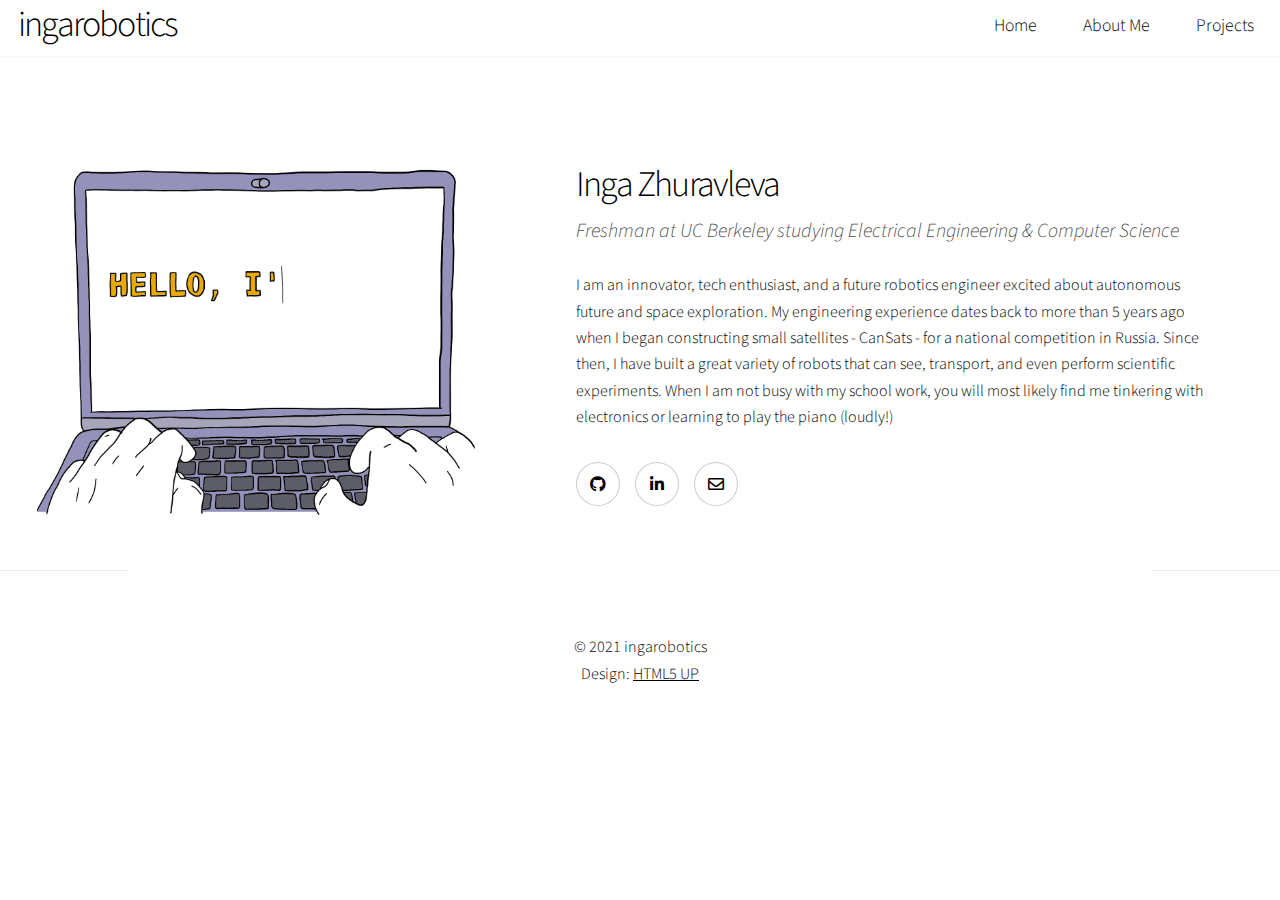
==== commit 848c2751: "Added a project gallery and changed the color scheme" ====
--- a/index.html
+++ b/index.html
@@ -20,9 +20,8 @@
 				<nav>
 					<ul>
 						<li><a href="index.html">Home</a></li>
-						<li><a href="about.html">About Me</a></li>
+						<li><a href="#">About Me</a></li>
 						<li><a href="projects.html">Projects</a></li>
-						<li><a href="#">Resume</a></li>
 					</ul>
 				</nav>
 			</header>
@@ -36,10 +35,19 @@
 								<h2>Inga Zhuravleva</h2>
 								<p>Freshman at UC Berkeley studying Electrical Engineering & Computer Science</p>
 							</header>
-							<p>Lorem ipsum dolor sit amet, consectetur adipiscing elit. Morbi id ante sed ex pharetra lacinia sit amet vel massa.
-								Donec facilisis laoreet nulla eu bibendum. Donec ut ex risus.
-								Fusce lorem lectus, pharetra pretium massa et, hendrerit vestibulum odio lorem ipsum.</p>
+							<p>I am an innovator, tech enthusiast, and a future robotics engineer
+								excited about autonomous future and space exploration.
+								My engineering experience dates back to more than 5 years ago
+								when I began constructing small satellites - CanSats - for a national competition in Russia.
+								Since then, I have built a great variety of robots that can see, transport, and even perform scientific experiments.
+								When I am not busy with my school work,
+								you will most likely find me tinkering with electronics or learning to play the piano (loudly!)</p>
 							</p>
+							<ul class="icons">
+								<li><a href="https://github.com/ingazhur" target="_blank" class="icon brands style2 fa-github"><span class="label">GitHub</span></a></li>
+								<li><a href="https://www.linkedin.com/in/inga-zhuravleva/" target="_blank" class="icon brands style2 fa-linkedin-in"><span class="label">LinkedIn</span></a></li>
+								<li><a href="mailto:izhuravleva@berkeley.edu" class="icon style2 fa-envelope"><span class="label">Email</span></a></li>
+							</ul>
 						</div>
 						<div class="image">
 							<img src="images/hello.gif" alt="" />
@@ -49,7 +57,7 @@
 				<!-- Footer -->
 					<footer class="wrapper style1 align-center">
 						<div class="inner">
-							<p>Copyright &copy; 2021 ingarobotics <br/>
+							<p>&copy; 2021 ingarobotics <br/>
 							Design: <a href="https://html5up.net">HTML5 UP</a></p>
 						</div>
 					</footer>
--- a/assets/css/main.css
+++ b/assets/css/main.css
@@ -75,7 +75,7 @@
 /* Header */
 
 	#header {
-		position: fixed;
+		position: absolute;
 		z-index: 10000;
 		left: 0;
 		top: 0;
@@ -366,7 +366,8 @@
 	}
 
 		a:hover {
-			color: #47D3E5;
+			/*color: #897cad;*/
+			color: #967ECB;
 		}
 
 	strong, b {
@@ -2238,8 +2239,8 @@
 		input[type="button"]:hover,
 		button:hover,
 		.button:hover {
-			box-shadow: inset 0 0 0 1px #47D3E5;
-			color: #47D3E5 !important;
+			box-shadow: inset 0 0 0 1px #967ECB;
+			color: #967ECB !important;
 		}
 
 		input[type="submit"]:active,
@@ -2248,8 +2249,8 @@
 		button:active,
 		.button:active {
 			background-color: rgba(71, 211, 229, 0.2);
-			box-shadow: inset 0 0 0 1px #47D3E5;
-			color: #47D3E5 !important;
+			box-shadow: inset 0 0 0 1px #967ECB;
+			color: #967ECB !important;
 		}
 
 		input[type="submit"].primary,
@@ -2267,7 +2268,7 @@
 			input[type="button"].primary:hover,
 			button.primary:hover,
 			.button.primary:hover {
-				background-color: #47D3E5;
+				background-color: #967ECB;
 			}
 
 			input[type="submit"].primary:active,
@@ -2538,8 +2539,8 @@
 		input[type="url"]:focus,
 		select:focus,
 		textarea:focus {
-			border-color: #47D3E5;
-			box-shadow: 0 0 0 1px #47D3E5;
+			border-color: #967ECB;
+			box-shadow: 0 0 0 1px #967ECB;
 		}
 
 	select {
@@ -2570,8 +2571,8 @@
 
 	input[type="checkbox"]:focus + label:before,
 	input[type="radio"]:focus + label:before {
-		border-color: #47D3E5;
-		box-shadow: 0 0 0 1px #47D3E5;
+		border-color: #967ECB;
+		box-shadow: 0 0 0 1px #967ECB;
 	}
 
 	::-webkit-input-placeholder {
@@ -2657,14 +2658,14 @@
 	}
 
 	a.icon.style2:hover:before {
-		box-shadow: inset 0 0 0 1px #47D3E5;
-		color: #47D3E5;
+		box-shadow: inset 0 0 0 1px #967ECB;
+		color: #967ECB;
 	}
 
 	a.icon.style2:active:before {
 		background-color: rgba(71, 211, 229, 0.1);
-		box-shadow: inset 0 0 0 1px #47D3E5;
-		color: #47D3E5;
+		box-shadow: inset 0 0 0 1px #967ECB;
+		color: #967ECB;
 	}
 
 /* Image */
@@ -4917,7 +4918,7 @@
 			-webkit-flex-shrink: 1;
 			-ms-flex-shrink: 1;
 			flex-shrink: 1;
-			width: 65%;
+			width: 60%;
 			max-width: 64rem;
 			margin: 0 auto;
 		}
@@ -4931,7 +4932,7 @@
 			-webkit-flex-shrink: 0;
 			-ms-flex-shrink: 0;
 			flex-shrink: 0;
-			width: 35%;
+			width: 40%;
 			min-width: 25rem;
 			border-radius: 0;
 		}
@@ -4957,7 +4958,7 @@
 		@media screen and (max-width: 1680px) {
 
 			.spotlight.style1 .content {
-				padding: 5rem 5rem 3rem 5rem ;
+				padding: 3rem 3rem 3rem 3rem ;
 			}
 
 		}
@@ -6425,7 +6426,7 @@
 		}
 
 			.gallery.style1 a:hover {
-				color: #47D3E5;
+				color: #967ECB;
 			}
 
 		.gallery.style1 strong, .gallery.style1 b {
@@ -6464,8 +6465,8 @@
 			.gallery.style1 input[type="button"]:hover,
 			.gallery.style1 button:hover,
 			.gallery.style1 .button:hover {
-				box-shadow: inset 0 0 0 1px #47D3E5;
-				color: #47D3E5 !important;
+				box-shadow: inset 0 0 0 1px #967ECB;
+				color: #967ECB !important;
 			}
 
 			.gallery.style1 input[type="submit"]:active,
@@ -6474,8 +6475,8 @@
 			.gallery.style1 button:active,
 			.gallery.style1 .button:active {
 				background-color: rgba(71, 211, 229, 0.2);
-				box-shadow: inset 0 0 0 1px #47D3E5;
-				color: #47D3E5 !important;
+				box-shadow: inset 0 0 0 1px #967ECB;
+				color: #967ECB !important;
 			}
 
 			.gallery.style1 input[type="submit"].primary,
@@ -6493,7 +6494,7 @@
 				.gallery.style1 input[type="button"].primary:hover,
 				.gallery.style1 button.primary:hover,
 				.gallery.style1 .button.primary:hover {
-					background-color: #47D3E5;
+					background-color: #967ECB;
 				}
 
 				.gallery.style1 input[type="submit"].primary:active,
@@ -6749,7 +6750,7 @@
 		}
 
 			.gallery.style2 a:hover {
-				color: #47D3E5;
+				color: #967ECB;
 			}
 
 		.gallery.style2 strong, .gallery.style2 b {
@@ -6788,8 +6789,8 @@
 			.gallery.style2 input[type="button"]:hover,
 			.gallery.style2 button:hover,
 			.gallery.style2 .button:hover {
-				box-shadow: inset 0 0 0 1px #47D3E5;
-				color: #47D3E5 !important;
+				box-shadow: inset 0 0 0 1px #967ECB;
+				color: #967ECB !important;
 			}
 
 			.gallery.style2 input[type="submit"]:active,
@@ -6798,8 +6799,8 @@
 			.gallery.style2 button:active,
 			.gallery.style2 .button:active {
 				background-color: rgba(71, 211, 229, 0.2);
-				box-shadow: inset 0 0 0 1px #47D3E5;
-				color: #47D3E5 !important;
+				box-shadow: inset 0 0 0 1px #967ECB;
+				color: #967ECB !important;
 			}
 
 			.gallery.style2 input[type="submit"].primary,
@@ -6817,7 +6818,7 @@
 				.gallery.style2 input[type="button"].primary:hover,
 				.gallery.style2 button.primary:hover,
 				.gallery.style2 .button.primary:hover {
-					background-color: #47D3E5;
+					background-color: #967ECB;
 				}
 
 				.gallery.style2 input[type="submit"].primary:active,
@@ -7274,7 +7275,7 @@
 	@media screen and (max-width: 1680px) {
 
 		.wrapper.style1 > .inner {
-			padding: 5rem 2.5rem 3rem 2.5rem ;
+			padding: 0rem 2.5rem 3rem 2.5rem ;
 		}
 
 	}
@@ -8297,7 +8298,7 @@
 		background-color: inherit;
 		width: 100%;
 		overflow-x: hidden;
-		margin-top: 10em;
+		margin-top: 6em;
 	}
 
 		#wrapper > .invert {
@@ -8314,7 +8315,7 @@
 			}
 
 				#wrapper > .invert a:hover {
-					color: #47D3E5;
+					color: #967ECB;
 				}
 
 			#wrapper > .invert strong, #wrapper > .invert b {
@@ -8357,8 +8358,8 @@
 				#wrapper > .invert input[type="button"]:hover,
 				#wrapper > .invert button:hover,
 				#wrapper > .invert .button:hover {
-					box-shadow: inset 0 0 0 1px #47D3E5;
-					color: #47D3E5 !important;
+					box-shadow: inset 0 0 0 1px #967ECB;
+					color: #967ECB !important;
 				}
 
 				#wrapper > .invert input[type="submit"]:active,
@@ -8367,8 +8368,8 @@
 				#wrapper > .invert button:active,
 				#wrapper > .invert .button:active {
 					background-color: rgba(71, 211, 229, 0.2);
-					box-shadow: inset 0 0 0 1px #47D3E5;
-					color: #47D3E5 !important;
+					box-shadow: inset 0 0 0 1px #967ECB;
+					color: #967ECB !important;
 				}
 
 				#wrapper > .invert input[type="submit"].primary,
@@ -8386,7 +8387,7 @@
 					#wrapper > .invert input[type="button"].primary:hover,
 					#wrapper > .invert button.primary:hover,
 					#wrapper > .invert .button.primary:hover {
-						background-color: #47D3E5;
+						background-color: #967ECB;
 					}
 
 					#wrapper > .invert input[type="submit"].primary:active,
@@ -8420,8 +8421,8 @@
 				#wrapper > .invert input[type="url"]:focus,
 				#wrapper > .invert select:focus,
 				#wrapper > .invert textarea:focus {
-					border-color: #47D3E5;
-					box-shadow: 0 0 0 1px #47D3E5;
+					border-color: #967ECB;
+					box-shadow: 0 0 0 1px #967ECB;
 				}
 
 			#wrapper > .invert select {
@@ -8452,8 +8453,8 @@
 
 			#wrapper > .invert input[type="checkbox"]:focus + label:before,
 			#wrapper > .invert input[type="radio"]:focus + label:before {
-				border-color: #47D3E5;
-				box-shadow: 0 0 0 1px #47D3E5;
+				border-color: #967ECB;
+				box-shadow: 0 0 0 1px #967ECB;
 			}
 
 			#wrapper > .invert ::-webkit-input-placeholder {
@@ -8477,14 +8478,14 @@
 			}
 
 			#wrapper > .invert a.icon.style2:hover:before {
-				box-shadow: inset 0 0 0 1px #47D3E5;
-				color: #47D3E5;
+				box-shadow: inset 0 0 0 1px #967ECB;
+				color: #967ECB;
 			}
 
 			#wrapper > .invert a.icon.style2:active:before {
 				background-color: rgba(71, 211, 229, 0.1);
-				box-shadow: inset 0 0 0 1px #47D3E5;
-				color: #47D3E5;
+				box-shadow: inset 0 0 0 1px #967ECB;
+				color: #967ECB;
 			}
 
 			#wrapper > .invert ul.alt li {
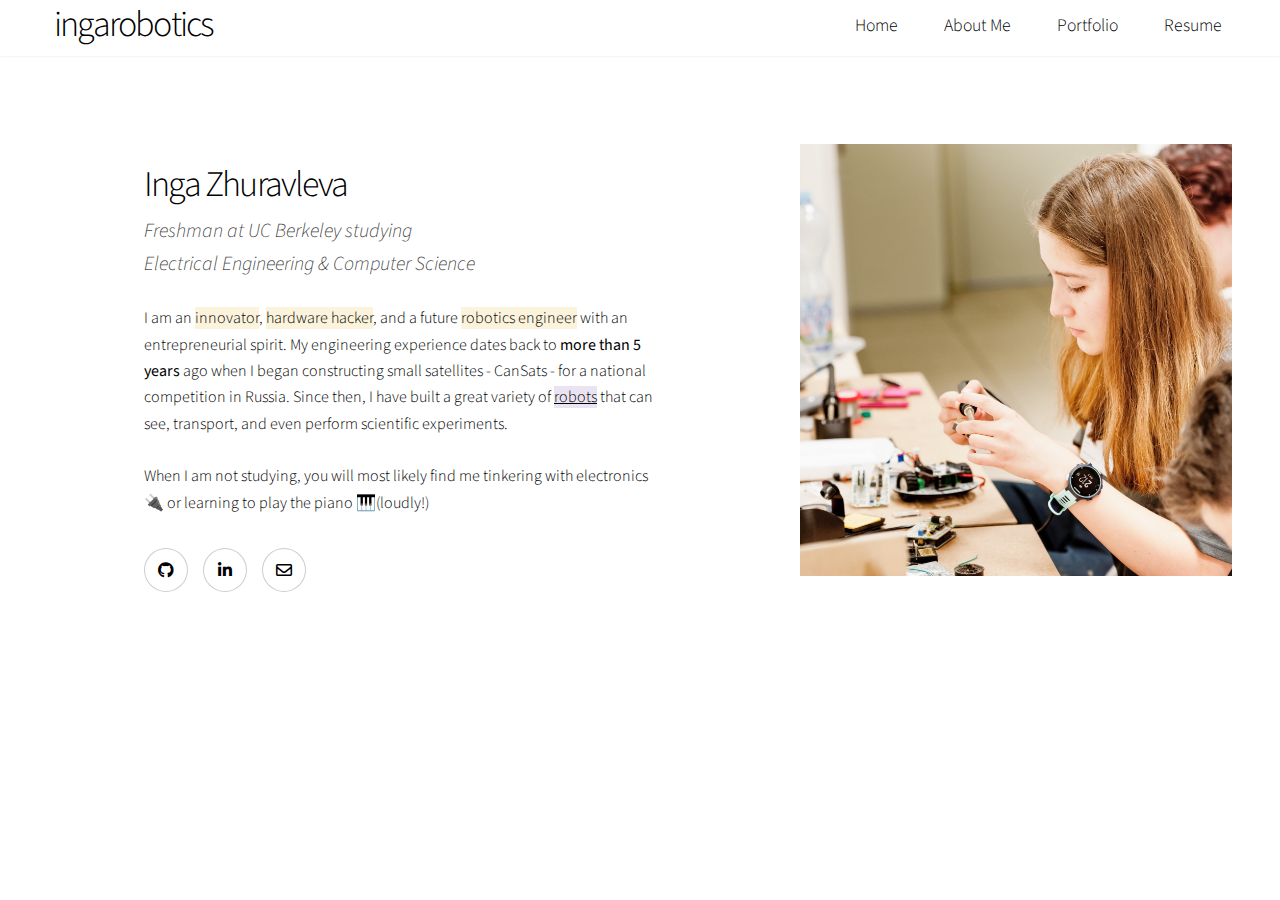
==== commit b5d6d0a1: "redesigned the website, added About Me page" ====
--- a/index.html
+++ b/index.html
@@ -13,15 +13,15 @@
 		<noscript><link rel="stylesheet" href="assets/css/noscript.css" /></noscript>
 	</head>
 	<body class="is-preload">
-
 		<!-- Header -->
 			<header id="header">
-				<h2 style="height: 1em; padding: 0 1em 0 0.5em;"><a href="index.html">ingarobotics</a></h1>
+				<h2 style="height: 1em; padding: 0 1em 0 1.5em;"><a href="index.html">ingarobotics</a></h1>
 				<nav>
-					<ul>
+					<ul style="padding: 0 2em 0 1.5em">
 						<li><a href="index.html">Home</a></li>
-						<li><a href="#">About Me</a></li>
-						<li><a href="projects.html">Projects</a></li>
+						<li><a href="about.html">About Me</a></li>
+						<li><a href="portfolio.html" target="_blank">Portfolio</a></li>
+						<li><a href="https://drive.google.com/file/d/1uG-6wK-Mja-Z6eqce_iOcE_Yiwm3wo59/view?usp=sharing" target="_blank">Resume</a></li>
 					</ul>
 				</nav>
 			</header>
@@ -29,38 +29,35 @@
 		<!-- Wrapper -->
 			<div id="wrapper" class="divided">
 				<!-- Two -->
-					<section class="spotlight style1 orient-right content-align-left image-position-center onscroll-image-fade-in onload-content-fade-right" id="first">
+					<section class="spotlight style1 orient-left content-align-left image-position-center onscroll-image-fade-in onload-content-fade-right" id="first">
 						<div class="content">
 							<header>
 								<h2>Inga Zhuravleva</h2>
-								<p>Freshman at UC Berkeley studying Electrical Engineering & Computer Science</p>
+								<p>Freshman at UC Berkeley studying </br> Electrical Engineering & Computer Science </p>
 							</header>
-							<p>I am an innovator, tech enthusiast, and a future robotics engineer
-								excited about autonomous future and space exploration.
-								My engineering experience dates back to more than 5 years ago
-								when I began constructing small satellites - CanSats - for a national competition in Russia.
-								Since then, I have built a great variety of robots that can see, transport, and even perform scientific experiments.
-								When I am not busy with my school work,
-								you will most likely find me tinkering with electronics or learning to play the piano (loudly!)</p>
+							<p>I am an <span style="background-color: #FBF3DB">innovator</span>, <span style="background-color: #FBF3DB">hardware hacker</span>,
+								and a future <span style="background-color: #FBF3DB">robotics engineer</span> with an entrepreneurial spirit.
+								My engineering experience dates back to <b>more than 5 years</b> ago
+								when I began constructing small satellites️ - CanSats - for a national competition in Russia.
+								Since then, I have built a great variety of <a href="portfolio.html" target="_blank"><span style="background-color: #EAE4F2">robots</span></a>
+								that can see, transport, and even perform scientific experiments.
+							</br></br>
+								When I am not studying,
+								you will most likely find me tinkering with electronics 🔌 or learning to play the piano 🎹(loudly!)</p>
 							</p>
 							<ul class="icons">
 								<li><a href="https://github.com/ingazhur" target="_blank" class="icon brands style2 fa-github"><span class="label">GitHub</span></a></li>
 								<li><a href="https://www.linkedin.com/in/inga-zhuravleva/" target="_blank" class="icon brands style2 fa-linkedin-in"><span class="label">LinkedIn</span></a></li>
 								<li><a href="mailto:izhuravleva@berkeley.edu" class="icon style2 fa-envelope"><span class="label">Email</span></a></li>
+								<!--<li><a href="#" style="text-decoration: none;">:D</a>-->
 							</ul>
 						</div>
-						<div class="image">
-							<img src="images/hello.gif" alt="" />
+						<div class="image" style="margin: 3rem 3rem 0 0em; padding: 1rem 1rem 1rem 1rem">
+							<img src="images/about.jpg" alt="" />
 						</div>
 					</section>
+				<!-- Footer -->
 
-				<!-- Footer -->
-					<footer class="wrapper style1 align-center">
-						<div class="inner">
-							<p>&copy; 2021 ingarobotics <br/>
-							Design: <a href="https://html5up.net">HTML5 UP</a></p>
-						</div>
-					</footer>
 
 			</div>
 
--- a/assets/css/main.css
+++ b/assets/css/main.css
@@ -23,7 +23,9 @@
 	border: 0;
 	font-size: 100%;
 	font: inherit;
-	vertical-align: baseline;}
+	vertical-align: baseline;
+
+}
 
 article, aside, details, figcaption, figure,
 footer, header, hgroup, menu, nav, section {
@@ -4905,7 +4907,7 @@
 	}
 
 		.spotlight.style1 .content {
-			padding: 7rem 7rem 5rem 7rem ;
+			padding: 8rem 7rem 5rem 7rem ;
 			-moz-align-self: center;
 			-webkit-align-self: center;
 			-ms-align-self: center;
@@ -4919,7 +4921,7 @@
 			-ms-flex-shrink: 1;
 			flex-shrink: 1;
 			width: 60%;
-			max-width: 64rem;
+			max-width: 40rem;
 			margin: 0 auto;
 		}
 
@@ -4934,7 +4936,8 @@
 			flex-shrink: 0;
 			width: 40%;
 			min-width: 25rem;
-			border-radius: 0;
+			max-height: 27rem;
+			max-width: 27rem;
 		}
 
 			.spotlight.style1 .image img {
